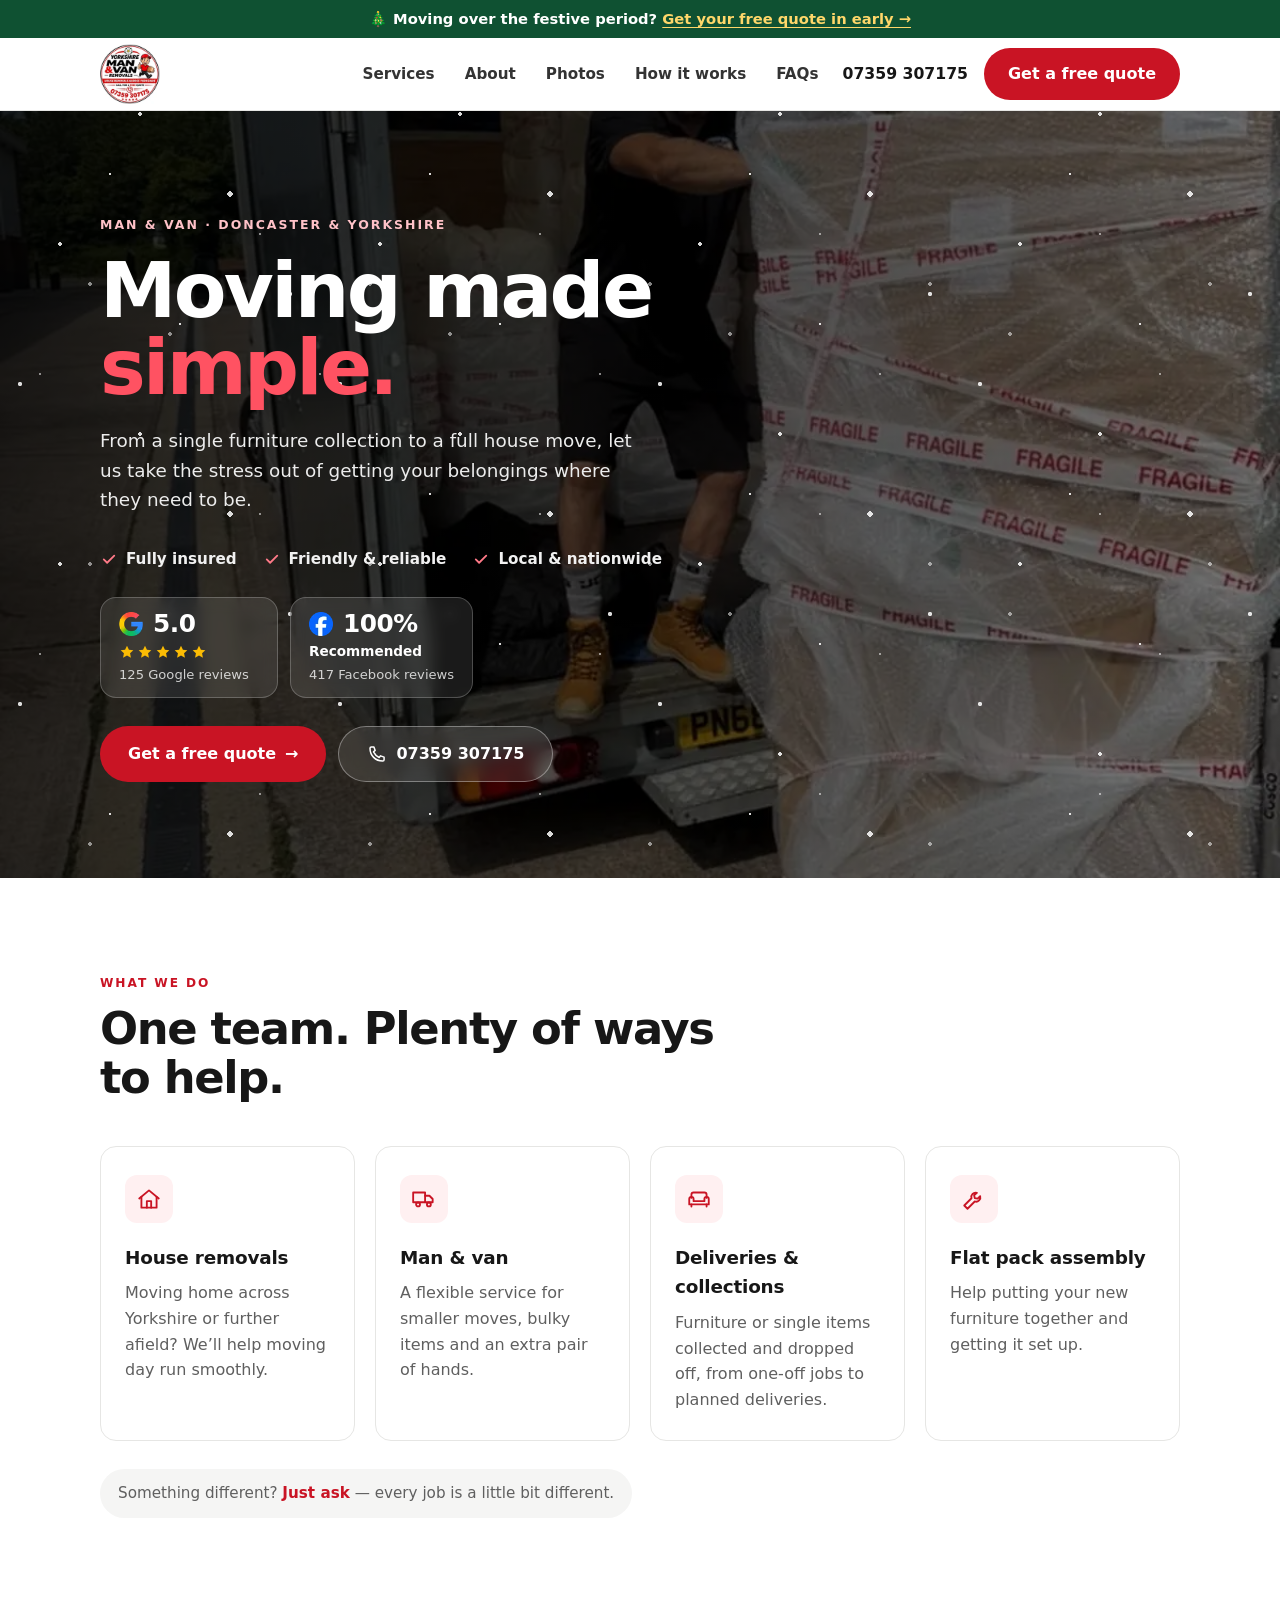
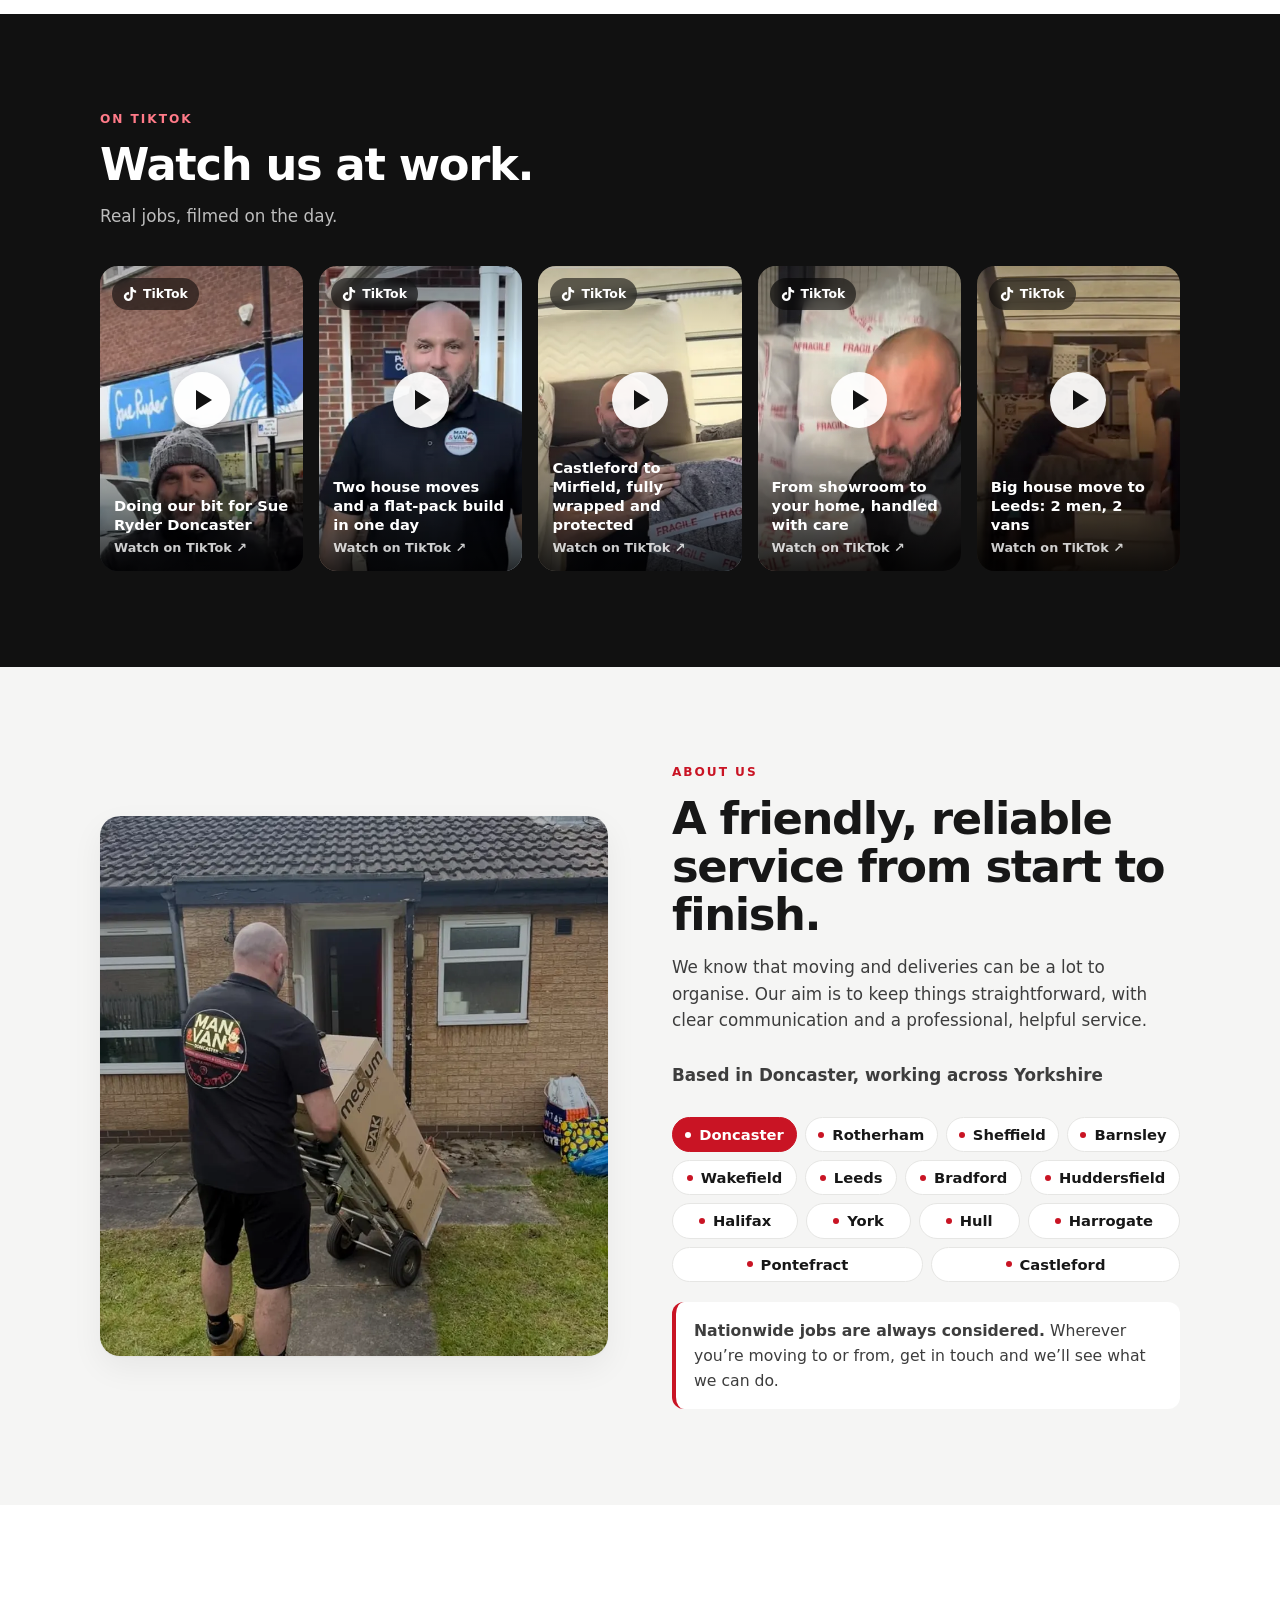
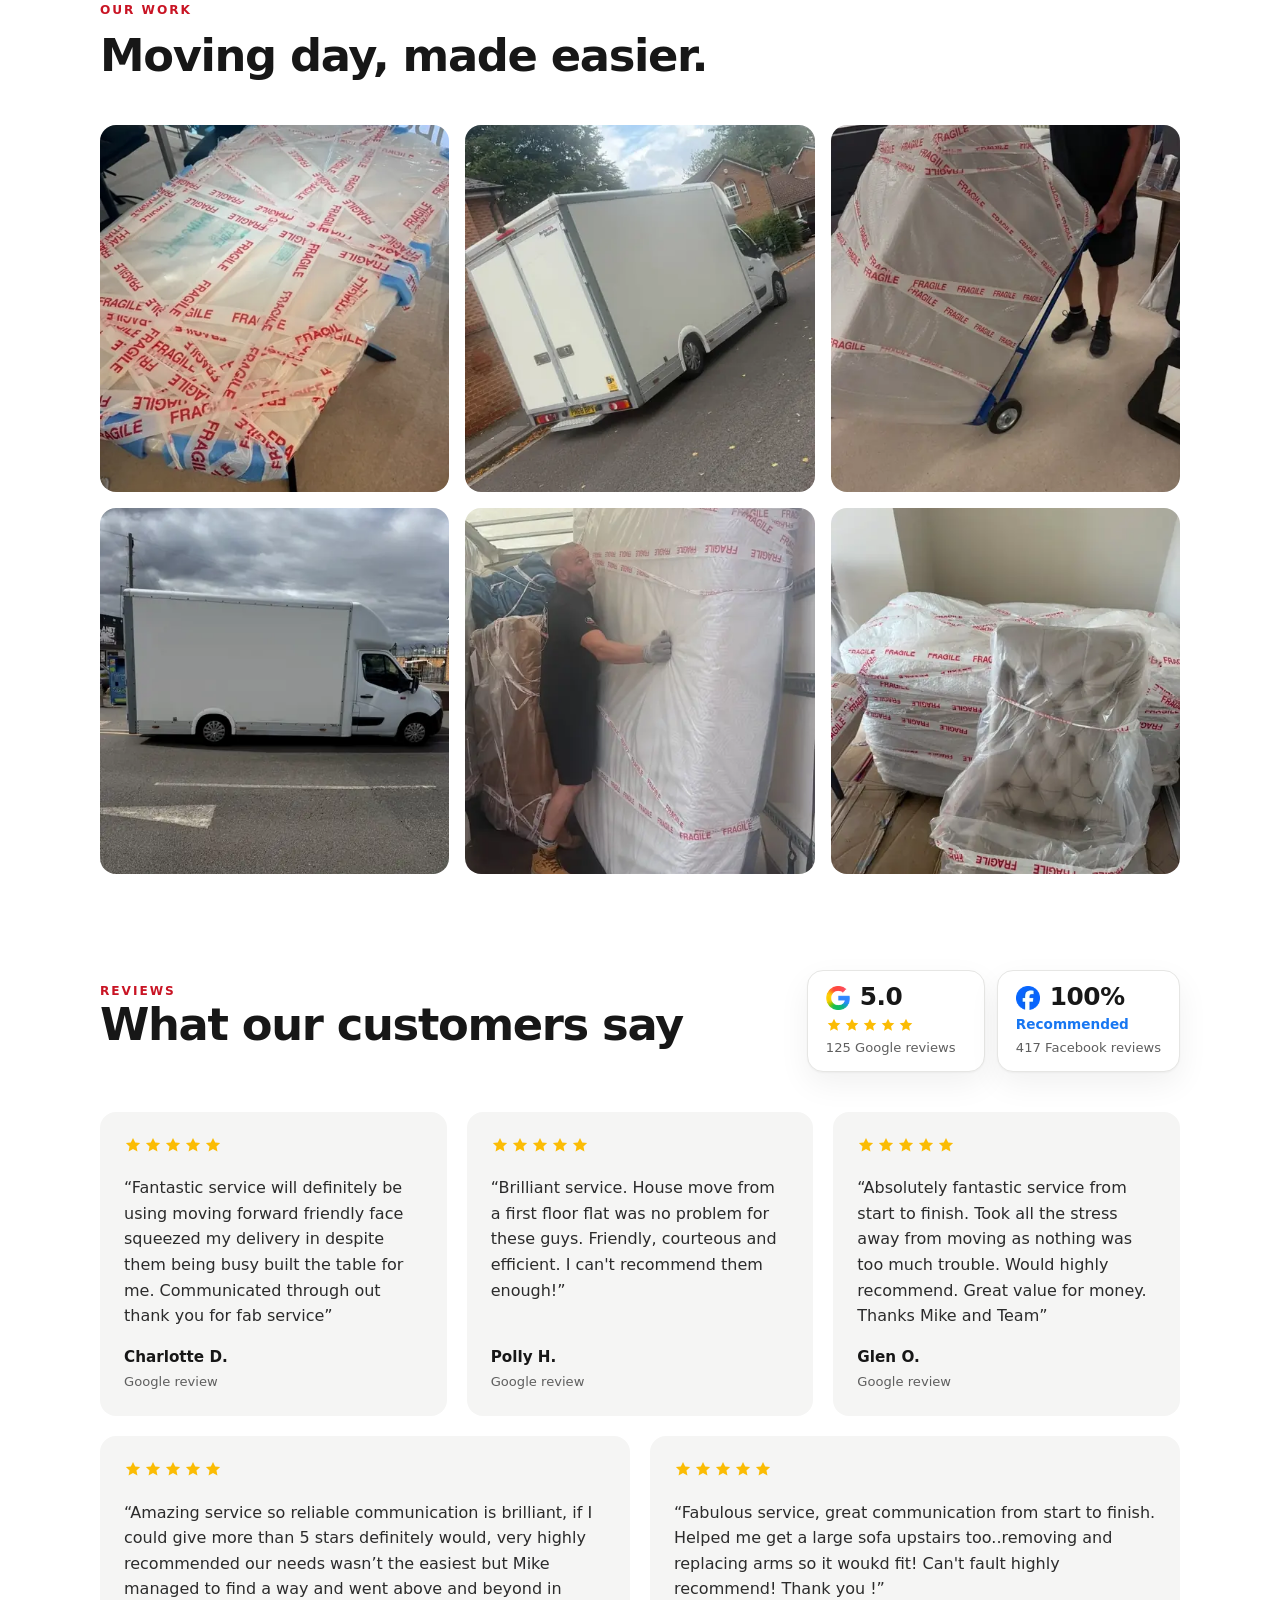
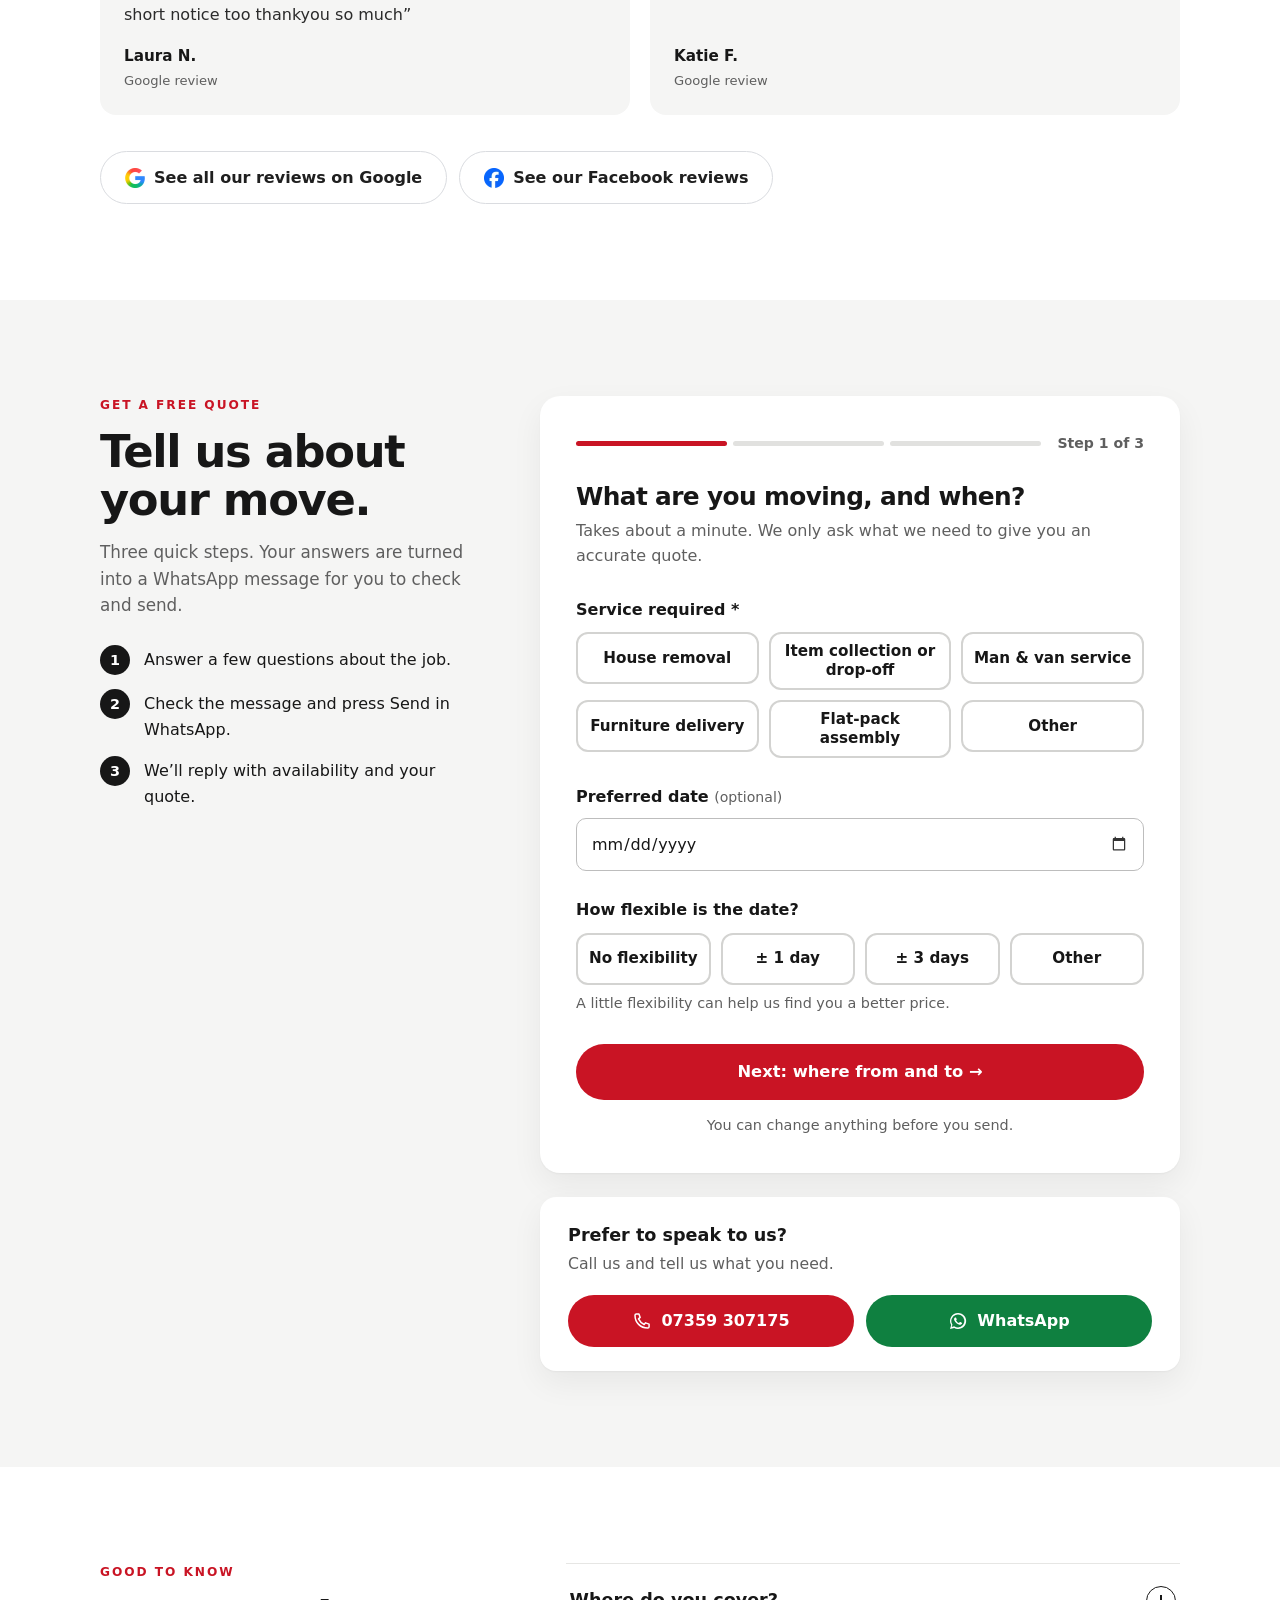
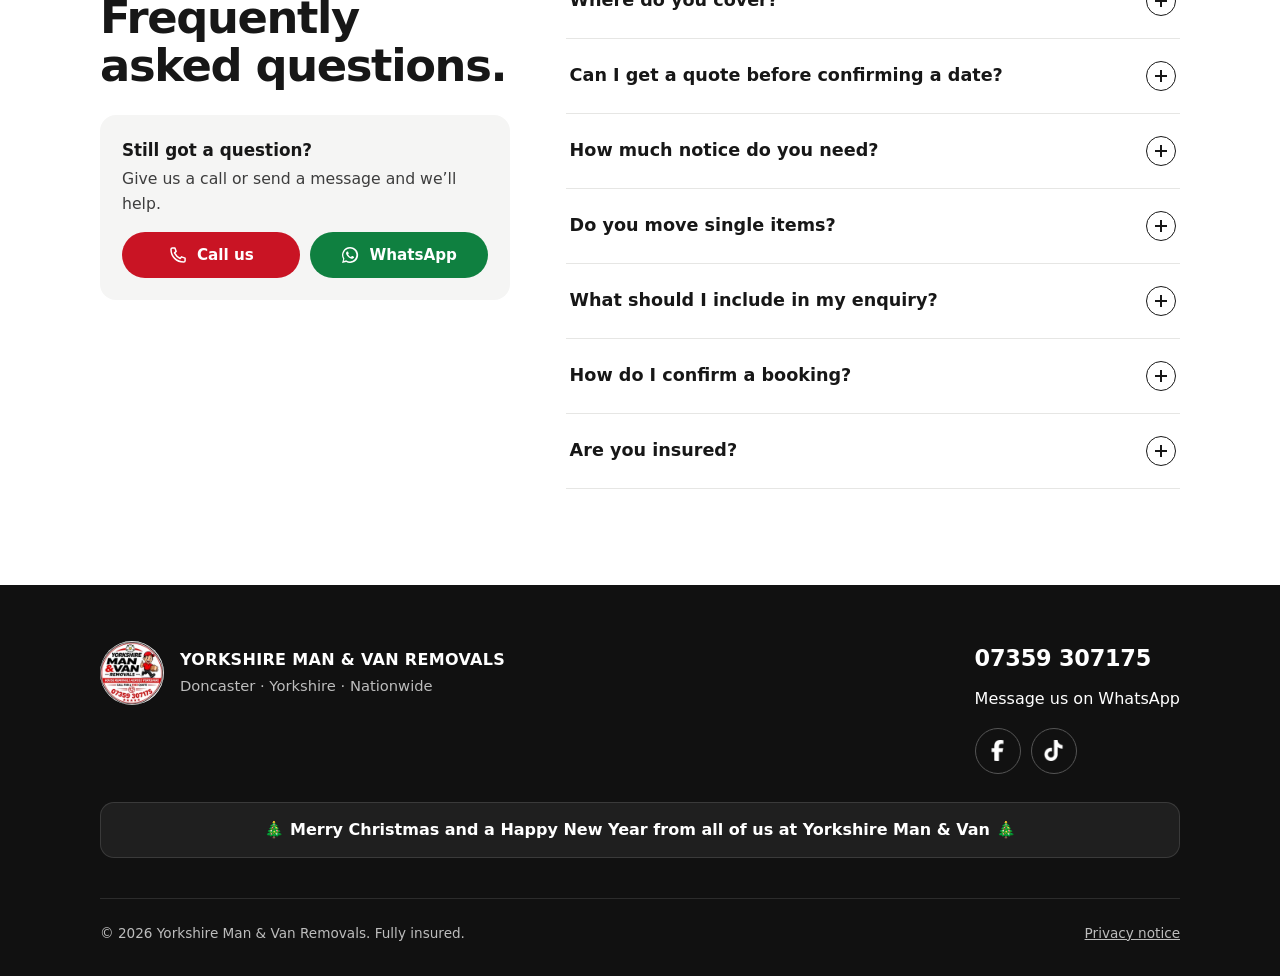
==== public/index.html @ eab1116a "Christmas touches: festive banner, gentle snowfall over main banner, footer greeting (all in css/fes" ====
<!doctype html>
<html lang="en-GB">
<head>
  <meta charset="utf-8">
  <meta name="viewport" content="width=device-width, initial-scale=1">
  <title>Yorkshire Man & Van Removals | Doncaster &amp; Yorkshire Removals – Free Quote</title>
  <meta name="description" content="Man and van, house removals, furniture deliveries and flat pack assembly across Doncaster and Yorkshire. Fully insured and friendly. Call 07359 307175 or get a free quote on WhatsApp.">
  <meta name="theme-color" content="#c91424">
  <link rel="canonical" href="https://yorkshiremanandvanremovals.co.uk/">

  <link rel="icon" type="image/png" sizes="32x32" href="favicon-32.png">
  <link rel="apple-touch-icon" href="apple-touch-icon.png">
  <link rel="manifest" href="site.webmanifest">

  <meta property="og:type" content="website">
  <meta property="og:locale" content="en_GB">
  <meta property="og:site_name" content="Yorkshire Man & Van Removals">
  <meta property="og:title" content="Yorkshire Man & Van Removals — Free Quote">
  <meta property="og:description" content="House removals, man and van, furniture deliveries and flat pack assembly across Doncaster and Yorkshire. Fully insured.">
  <meta property="og:url" content="https://yorkshiremanandvanremovals.co.uk/">
  <meta property="og:image" content="https://yorkshiremanandvanremovals.co.uk/og-image.jpg">
  <meta property="og:image:width" content="1200">
  <meta property="og:image:height" content="630">
  <meta property="og:image:type" content="image/jpeg">
  <meta property="og:image:alt" content="Yorkshire Man &amp; Van Removals van and team">
  <meta name="twitter:card" content="summary_large_image">

  <link rel="preload" as="image" href="assets/hero-1200.webp" imagesrcset="assets/hero-700.webp 700w, assets/hero-1200.webp 1200w" imagesizes="100vw" fetchpriority="high">
  <link rel="stylesheet" href="css/styles.css?v=50">
  <link rel="stylesheet" href="css/festive.css?v=50">

  <script type="application/ld+json">
  {
    "@context": "https://schema.org",
    "@type": "MovingCompany",
    "name": "Yorkshire Man & Van Removals",
    "url": "https://yorkshiremanandvanremovals.co.uk/",
    "logo": "https://yorkshiremanandvanremovals.co.uk/icon-512.png",
    "image": "https://yorkshiremanandvanremovals.co.uk/og-image.jpg",
    "telephone": "+447359307175",
    "description": "House removals, man and van services, furniture deliveries, flat pack assembly and collections across Doncaster and Yorkshire.",
    "areaServed": [
      {"@type": "AdministrativeArea", "name": "Yorkshire"},
      {"@type": "City", "name": "Doncaster"}
    ],
    "sameAs": [
      "https://www.facebook.com/100084891281969",
      "https://www.tiktok.com/@manandvandoncaste",
      "https://maps.app.goo.gl/fW2u2MpgDU1QJ3SB8"
    ]
  }
  </script>
</head>
<body>
  <!-- Icon sprite (defined once, reused everywhere) -->
  <svg width="0" height="0" focusable="false" aria-hidden="true" class="sr-only">
    <symbol id="i-wa" viewBox="0 0 32 32"><path fill="currentColor" d="M16.04 3.2A12.72 12.72 0 0 0 5.1 22.42L3.3 28.9l6.64-1.74A12.8 12.8 0 1 0 16.04 3.2Zm0 23.2c-2 0-3.96-.54-5.67-1.57l-.4-.24-3.94 1.03 1.05-3.84-.26-.42a10.43 10.43 0 1 1 9.22 5.04Zm5.73-7.8c-.31-.16-1.84-.91-2.13-1.01-.29-.1-.5-.16-.71.16-.21.31-.82 1.01-1 1.22-.18.21-.37.24-.68.08-.31-.16-1.31-.48-2.5-1.53-.92-.82-1.54-1.84-1.72-2.15-.18-.31-.02-.48.14-.64.14-.14.31-.37.47-.55.16-.18.21-.31.31-.52.1-.21.05-.39-.03-.55-.08-.16-.71-1.71-.97-2.34-.26-.61-.52-.53-.71-.54h-.61c-.21 0-.55.08-.84.39-.29.31-1.1 1.07-1.1 2.62s1.13 3.04 1.29 3.25c.16.21 2.22 3.39 5.38 4.75.75.32 1.34.52 1.8.66.76.24 1.45.21 2 .13.61-.09 1.84-.75 2.1-1.48.26-.73.26-1.35.18-1.48-.08-.13-.29-.21-.6-.37Z"/></symbol>
    <symbol id="i-phone" viewBox="0 0 24 24"><path d="M5.2 3.5h3.1l1.5 4.2-2 1.7a15.2 15.2 0 0 0 6.8 6.8l1.7-2 4.2 1.5v3.1c0 .9-.7 1.6-1.6 1.6C10.1 20.4 3.6 13.9 3.6 5.1c0-.9.7-1.6 1.6-1.6Z" fill="none" stroke="currentColor" stroke-width="1.8" stroke-linecap="round" stroke-linejoin="round"/></symbol>
    <symbol id="i-star" viewBox="0 0 24 24"><path fill="currentColor" d="M12 2.6l2.9 6 6.6.8-4.9 4.6 1.3 6.5L12 17.3l-5.9 3.2 1.3-6.5-4.9-4.6 6.6-.8z"/></symbol>
    <symbol id="i-check" viewBox="0 0 24 24"><path d="m5 12.5 4.5 4.5L19 7.5" fill="none" stroke="currentColor" stroke-width="2.4" stroke-linecap="round" stroke-linejoin="round"/></symbol>
    <symbol id="i-house" viewBox="0 0 24 24"><g fill="none" stroke="currentColor" stroke-width="1.7" stroke-linecap="round" stroke-linejoin="round"><path d="M3 11.5 12 4l9 7.5"/><path d="M5 10v10h14V10"/><path d="M10 20v-6h4v6"/></g></symbol>
    <symbol id="i-van" viewBox="0 0 24 24"><g fill="none" stroke="currentColor" stroke-width="1.7" stroke-linecap="round" stroke-linejoin="round"><path d="M2 6h11v9H2z"/><path d="M13 9h4l3 3v3h-7"/><circle cx="6.5" cy="17" r="1.8"/><circle cx="16.5" cy="17" r="1.8"/></g></symbol>
    <symbol id="i-sofa" viewBox="0 0 24 24"><g fill="none" stroke="currentColor" stroke-width="1.7" stroke-linecap="round" stroke-linejoin="round"><path d="M5 11V8a2 2 0 0 1 2-2h10a2 2 0 0 1 2 2v3"/><path d="M3 12a2 2 0 0 1 4 0v2h10v-2a2 2 0 0 1 4 0v5H3z"/><path d="M5 17v2M19 17v2"/></g></symbol>
    <symbol id="i-tools" viewBox="0 0 24 24"><g fill="none" stroke="currentColor" stroke-width="1.7" stroke-linecap="round" stroke-linejoin="round"><path d="M14.7 6.3a4 4 0 0 0-5 5L3 18l3 3 6.7-6.7a4 4 0 0 0 5-5l-2.4 2.4-2.6-.6-.6-2.6z"/></g></symbol>
  </svg>

  <a class="skip-link" href="#main">Skip to main content</a>

  <!-- festive: start -->
  <div class="festive-bar"><span class="fb-tree" aria-hidden="true">🎄</span>Moving over the festive period? <a href="#quote">Get your free quote in early →</a></div>
  <!-- festive: end -->

  <header><div class="wrap nav">
    <a class="brand" href="#home" aria-label="Yorkshire Man and Van Removals — home">
      <img src="assets/logo-160.webp" srcset="assets/logo-160.webp 1x, assets/logo-320.webp 2x" width="60" height="60" alt="Yorkshire Man & Van Removals logo" class="brand-logo">
    </a>
    <nav class="nav-links" id="site-nav" aria-label="Main">
      <a href="#services">Services</a><a href="#about">About</a><a href="#gallery">Photos</a><a href="#quote">How it works</a><a href="#faq">FAQs</a>
    </nav>
    <div class="header-actions">
      <a class="header-call" href="tel:+447359307175">07359 307175</a>
      <a class="btn" href="#quote">Get a free quote</a>
      <button class="menu-toggle" type="button" aria-expanded="false" aria-controls="site-nav" aria-label="Menu"><span></span></button>
    </div>
  </div></header>

  <main id="main">
    <section class="hero" id="home">
      <div class="snow" aria-hidden="true"></div><!-- festive -->
      <img class="hero-bg" src="assets/hero-1200.webp" srcset="assets/hero-700.webp 700w, assets/hero-1200.webp 1200w" sizes="100vw" width="1200" height="1598" alt="" fetchpriority="high" decoding="async">
      <div class="wrap">
        <div class="eyebrow">Man &amp; van · Doncaster &amp; Yorkshire</div>
        <h1>Moving made <span>simple.</span></h1>
        <p>From a single furniture collection to a full house move, let us take the stress out of getting your belongings where they need to be.</p>
        <ul class="hero-points">
          <li><svg aria-hidden="true"><use href="#i-check"/></svg> Fully insured</li>
          <li><svg aria-hidden="true"><use href="#i-check"/></svg> Friendly &amp; reliable</li>
          <li><svg aria-hidden="true"><use href="#i-check"/></svg> Local &amp; nationwide</li>
        </ul>
        <div class="rating-chips on-dark">
          <a class="rating-chip" href="https://maps.app.goo.gl/fW2u2MpgDU1QJ3SB8" target="_blank" rel="noopener"><span class="rc-top"><img src="assets/google-g-40.webp" srcset="assets/google-g-40.webp 1x, assets/google-g-80.webp 2x" width="24" height="24" alt=""><strong>5.0</strong></span><span class="rc-mid"><span class="star-row" aria-hidden="true"><svg><use href="#i-star"/></svg><svg><use href="#i-star"/></svg><svg><use href="#i-star"/></svg><svg><use href="#i-star"/></svg><svg><use href="#i-star"/></svg></span></span><span class="rc-sub">125 Google reviews</span></a>
          <a class="rating-chip" href="https://www.facebook.com/100084891281969/reviews" target="_blank" rel="noopener"><span class="rc-top"><img src="assets/facebook-f-40.webp" srcset="assets/facebook-f-40.webp 1x, assets/facebook-f-80.webp 2x" width="24" height="24" alt=""><strong>100%</strong></span><span class="rc-mid rc-rec">Recommended</span><span class="rc-sub">417 Facebook reviews</span></a>
        </div>
        <div class="hero-actions">
          <a class="btn" href="#quote">Get a free quote <span aria-hidden="true">→</span></a>
          <a class="btn hero-call-btn" href="tel:+447359307175"><svg aria-hidden="true"><use href="#i-phone"/></svg> 07359 307175</a>
        </div>
      </div>
    </section>


    <section id="services"><div class="wrap">
      <div class="section-head"><div class="kicker">What we do</div><h2>One team. Plenty of ways to help.</h2></div>
      <div class="services">
        <article class="service"><div class="icon" aria-hidden="true"><svg><use href="#i-house"/></svg></div><h3>House removals</h3><p>Moving home across Yorkshire or further afield? We’ll help moving day run smoothly.</p></article>
        <article class="service"><div class="icon" aria-hidden="true"><svg><use href="#i-van"/></svg></div><h3>Man &amp; van</h3><p>A flexible service for smaller moves, bulky items and an extra pair of hands.</p></article>
        <article class="service"><div class="icon" aria-hidden="true"><svg><use href="#i-sofa"/></svg></div><h3>Deliveries &amp; collections</h3><p>Furniture or single items collected and dropped off, from one-off jobs to planned deliveries.</p></article>
        <article class="service"><div class="icon" aria-hidden="true"><svg><use href="#i-tools"/></svg></div><h3>Flat pack assembly</h3><p>Help putting your new furniture together and getting it set up.</p></article>
      </div>
      <p class="services-note">Something different? <a href="#quote">Just ask</a> — every job is a little bit different.</p>
    </div></section>

    <section class="videos" id="videos"><div class="wrap">
      <div class="videos-head"><div class="section-head"><div class="kicker">On TikTok</div><h2>Watch us at work.</h2><p>Real jobs, filmed on the day.</p></div></div>
      <div class="video-grid">
          <a class="video-card" href="https://vm.tiktok.com/ZN8HejHgw/" target="_blank" rel="noopener"><img src="assets/tiktok-charity-360.webp" srcset="assets/tiktok-charity-360.webp 360w, assets/tiktok-charity-600.webp 600w" sizes="(max-width:800px) 70vw, 220px" width="360" height="450" loading="lazy" decoding="async" alt="Our driver giving a thumbs up outside the Sue Ryder charity shop in Doncaster"><span class="vc-badge"><span class="glyph glyph-tt" aria-hidden="true"></span> TikTok</span><span class="vc-play" aria-hidden="true"></span><span class="vc-caption">Doing our bit for Sue Ryder Doncaster<small>Watch on TikTok <span aria-hidden="true">↗</span></small></span></a>
          <a class="video-card" href="https://vm.tiktok.com/ZN8HeJXYy/" target="_blank" rel="noopener"><img src="assets/tiktok-busy-day-360.webp" srcset="assets/tiktok-busy-day-360.webp 360w, assets/tiktok-busy-day-600.webp 600w" sizes="(max-width:800px) 70vw, 220px" width="360" height="450" loading="lazy" decoding="async" alt="Our driver in a branded polo shirt outside a customer’s new home"><span class="vc-badge"><span class="glyph glyph-tt" aria-hidden="true"></span> TikTok</span><span class="vc-play" aria-hidden="true"></span><span class="vc-caption">Two house moves and a flat-pack build in one day<small>Watch on TikTok <span aria-hidden="true">↗</span></small></span></a>
          <a class="video-card" href="https://vm.tiktok.com/ZN8HeeKpD/" target="_blank" rel="noopener"><img src="assets/tiktok-castleford-360.webp" srcset="assets/tiktok-castleford-360.webp 360w, assets/tiktok-castleford-600.webp 600w" sizes="(max-width:800px) 70vw, 220px" width="360" height="450" loading="lazy" decoding="async" alt="Our driver in the van with wrapped mattresses and furniture"><span class="vc-badge"><span class="glyph glyph-tt" aria-hidden="true"></span> TikTok</span><span class="vc-play" aria-hidden="true"></span><span class="vc-caption">Castleford to Mirfield, fully wrapped and protected<small>Watch on TikTok <span aria-hidden="true">↗</span></small></span></a>
          <a class="video-card" href="https://vm.tiktok.com/ZN8HeU7eN/" target="_blank" rel="noopener"><img src="assets/tiktok-showroom-360.webp" srcset="assets/tiktok-showroom-360.webp 360w, assets/tiktok-showroom-600.webp 600w" sizes="(max-width:800px) 70vw, 220px" width="360" height="450" loading="lazy" decoding="async" alt="Our driver carrying furniture wrapped in fragile tape"><span class="vc-badge"><span class="glyph glyph-tt" aria-hidden="true"></span> TikTok</span><span class="vc-play" aria-hidden="true"></span><span class="vc-caption">From showroom to your home, handled with care<small>Watch on TikTok <span aria-hidden="true">↗</span></small></span></a>
          <a class="video-card" href="https://vm.tiktok.com/ZN8HeDAfo/" target="_blank" rel="noopener"><img src="assets/tiktok-leeds-360.webp" srcset="assets/tiktok-leeds-360.webp 360w, assets/tiktok-leeds-600.webp 600w" sizes="(max-width:800px) 70vw, 220px" width="360" height="450" loading="lazy" decoding="async" alt="Two of our team loading a fully packed removals van"><span class="vc-badge"><span class="glyph glyph-tt" aria-hidden="true"></span> TikTok</span><span class="vc-play" aria-hidden="true"></span><span class="vc-caption">Big house move to Leeds: 2 men, 2 vans<small>Watch on TikTok <span aria-hidden="true">↗</span></small></span></a>
      </div>
    </div></section>
    <section class="about" id="about"><div class="wrap about-grid">
      <img class="about-photo" src="assets/new_home_delivery-900.webp" srcset="assets/new_home_delivery-480.webp 480w, assets/new_home_delivery-900.webp 900w" sizes="(max-width:800px) 100vw, 520px" width="900" height="1198" loading="lazy" decoding="async" alt="Our driver carrying a boxed item on a sack truck to a customer's front door">
      <div>
        <div class="kicker">About us</div>
        <h2>A friendly, reliable service from start to finish.</h2>
        <p>We know that moving and deliveries can be a lot to organise. Our aim is to keep things straightforward, with clear communication and a professional, helpful service.</p>
        <p class="areas-label">Based in Doncaster, working across Yorkshire</p>
        <ul class="area-list">
          <li class="base">Doncaster</li><li>Rotherham</li><li>Sheffield</li><li>Barnsley</li><li>Wakefield</li><li>Leeds</li><li>Bradford</li><li>Huddersfield</li><li>Halifax</li><li>York</li><li>Hull</li><li>Harrogate</li><li>Pontefract</li><li>Castleford</li></ul>
        <p class="nationwide"><strong>Nationwide jobs are always considered.</strong> Wherever you’re moving to or from, get in touch and we’ll see what we can do.</p>
      </div>
    </div></section>

    <section class="gallery" id="gallery"><div class="wrap">
      <div class="section-head"><div class="kicker">Our work</div><h2>Moving day, made easier.</h2></div>
      <div class="photos">
        <button class="photo" type="button" data-full="assets/wrapped_table-900.webp" aria-label="Enlarge photo: Furniture carefully wrapped and protected before transport"><img src="assets/wrapped_table-480.webp" srcset="assets/wrapped_table-480.webp 480w, assets/wrapped_table-900.webp 900w" sizes="(max-width:800px) 50vw, 350px" width="480" height="639" loading="lazy" decoding="async" alt="Furniture carefully wrapped and protected before transport"></button>
        <button class="photo" type="button" data-full="assets/new_van_exterior-900.webp" aria-label="Enlarge photo: Yorkshire Man and Van removals vehicle"><img src="assets/new_van_exterior-480.webp" srcset="assets/new_van_exterior-480.webp 480w, assets/new_van_exterior-900.webp 900w" sizes="(max-width:800px) 50vw, 350px" width="480" height="639" loading="lazy" decoding="async" alt="Yorkshire Man and Van removals vehicle"></button>
        <button class="photo" type="button" data-full="assets/new_trolley_collection-900.webp" aria-label="Enlarge photo: Large furniture item protected and moved on a trolley"><img src="assets/new_trolley_collection-480.webp" srcset="assets/new_trolley_collection-480.webp 480w, assets/new_trolley_collection-900.webp 900w" sizes="(max-width:800px) 50vw, 350px" width="480" height="639" loading="lazy" decoding="async" alt="Large furniture item protected and moved on a trolley"></button>
        <button class="photo" type="button" data-full="assets/new_van_side-900.webp" aria-label="Enlarge photo: Removals van ready for a local job"><img src="assets/new_van_side-480.webp" srcset="assets/new_van_side-480.webp 480w, assets/new_van_side-900.webp 900w" sizes="(max-width:800px) 50vw, 350px" width="480" height="639" loading="lazy" decoding="async" alt="Removals van ready for a local job"></button>
        <button class="photo" type="button" data-full="assets/new_mattress_loading-900.webp" aria-label="Enlarge photo: Mattress safely loaded and secured inside the removals van"><img src="assets/new_mattress_loading-480.webp" srcset="assets/new_mattress_loading-480.webp 480w, assets/new_mattress_loading-900.webp 900w" sizes="(max-width:800px) 50vw, 350px" width="480" height="639" loading="lazy" decoding="async" alt="Mattress safely loaded and secured inside the removals van"></button>
        <button class="photo" type="button" data-full="assets/new_wrapped_sofa-900.webp" aria-label="Enlarge photo: Upholstered furniture protected with wrapping for delivery"><img src="assets/new_wrapped_sofa-480.webp" srcset="assets/new_wrapped_sofa-480.webp 480w, assets/new_wrapped_sofa-900.webp 900w" sizes="(max-width:800px) 50vw, 350px" width="480" height="639" loading="lazy" decoding="async" alt="Upholstered furniture protected with wrapping for delivery"></button>
      </div>
    </div></section>

    <dialog class="lightbox" id="lightbox" aria-label="Photo viewer">
      <div class="lightbox-inner">
        <img id="lightbox-img" src="[data-uri]" alt="">
        <div class="lightbox-bar">
          <button type="button" id="lb-prev" aria-label="Previous photo">‹</button>
          <span class="lightbox-count" id="lb-count" aria-live="polite"></span>
          <button type="button" id="lb-next" aria-label="Next photo">›</button>
          <button type="button" id="lb-close" aria-label="Close photo viewer">✕</button>
        </div>
      </div>
    </dialog>

    <section class="reviews" id="reviews"><div class="wrap">
      <div class="reviews-head">
      <div class="section-head"><div class="kicker">Reviews</div><h2>What our customers say</h2></div>
      <div class="rating-chips on-light">
        <a class="rating-chip" href="https://maps.app.goo.gl/fW2u2MpgDU1QJ3SB8" target="_blank" rel="noopener"><span class="rc-top"><img src="assets/google-g-40.webp" srcset="assets/google-g-40.webp 1x, assets/google-g-80.webp 2x" width="24" height="24" alt="" loading="lazy"><strong>5.0</strong></span><span class="rc-mid"><span class="star-row" aria-hidden="true"><svg><use href="#i-star"/></svg><svg><use href="#i-star"/></svg><svg><use href="#i-star"/></svg><svg><use href="#i-star"/></svg><svg><use href="#i-star"/></svg></span></span><span class="rc-sub">125 Google reviews</span></a>
        <a class="rating-chip" href="https://www.facebook.com/100084891281969/reviews" target="_blank" rel="noopener"><span class="rc-top"><img src="assets/facebook-f-40.webp" srcset="assets/facebook-f-40.webp 1x, assets/facebook-f-80.webp 2x" width="24" height="24" alt="" loading="lazy"><strong>100%</strong></span><span class="rc-mid rc-rec">Recommended</span><span class="rc-sub">417 Facebook reviews</span></a>
      </div>
      </div>
      <div class="review-grid">
        <figure class="review"><div class="review-stars" role="img" aria-label="5 out of 5 stars"><span class="star-row" aria-hidden="true"><svg><use href="#i-star"/></svg><svg><use href="#i-star"/></svg><svg><use href="#i-star"/></svg><svg><use href="#i-star"/></svg><svg><use href="#i-star"/></svg></span></div><blockquote><p>“Fantastic service will definitely be using moving forward friendly face squeezed my delivery in despite them being busy built the table for me. Communicated through out thank you for fab service”</p></blockquote><figcaption>Charlotte D.<span>Google review</span></figcaption></figure>
        <figure class="review"><div class="review-stars" role="img" aria-label="5 out of 5 stars"><span class="star-row" aria-hidden="true"><svg><use href="#i-star"/></svg><svg><use href="#i-star"/></svg><svg><use href="#i-star"/></svg><svg><use href="#i-star"/></svg><svg><use href="#i-star"/></svg></span></div><blockquote><p>“Brilliant service. House move from a first floor flat was no problem for these guys. Friendly, courteous and efficient. I can&#39;t recommend them enough!”</p></blockquote><figcaption>Polly H.<span>Google review</span></figcaption></figure>
        <figure class="review"><div class="review-stars" role="img" aria-label="5 out of 5 stars"><span class="star-row" aria-hidden="true"><svg><use href="#i-star"/></svg><svg><use href="#i-star"/></svg><svg><use href="#i-star"/></svg><svg><use href="#i-star"/></svg><svg><use href="#i-star"/></svg></span></div><blockquote><p>“Absolutely fantastic service from start to finish. Took all the stress away from moving as nothing was too much trouble. Would highly recommend. Great value for money. Thanks Mike and Team”</p></blockquote><figcaption>Glen O.<span>Google review</span></figcaption></figure>
        <figure class="review"><div class="review-stars" role="img" aria-label="5 out of 5 stars"><span class="star-row" aria-hidden="true"><svg><use href="#i-star"/></svg><svg><use href="#i-star"/></svg><svg><use href="#i-star"/></svg><svg><use href="#i-star"/></svg><svg><use href="#i-star"/></svg></span></div><blockquote><p>“Amazing service so reliable communication is brilliant, if I could give more than 5 stars definitely would, very highly recommended our needs wasn’t the easiest but Mike managed to find a way and went above and beyond in short notice too thankyou so much”</p></blockquote><figcaption>Laura N.<span>Google review</span></figcaption></figure>
        <figure class="review"><div class="review-stars" role="img" aria-label="5 out of 5 stars"><span class="star-row" aria-hidden="true"><svg><use href="#i-star"/></svg><svg><use href="#i-star"/></svg><svg><use href="#i-star"/></svg><svg><use href="#i-star"/></svg><svg><use href="#i-star"/></svg></span></div><blockquote><p>“Fabulous service, great communication from start to finish. Helped me get a large sofa upstairs too..removing and replacing arms so it woukd fit! Can&#39;t fault highly recommend! Thank you !”</p></blockquote><figcaption>Katie F.<span>Google review</span></figcaption></figure>
      </div>
      <p class="reviews-link"><a class="btn google" href="https://maps.app.goo.gl/fW2u2MpgDU1QJ3SB8" target="_blank" rel="noopener"><img src="assets/google-g-40.webp" srcset="assets/google-g-40.webp 1x, assets/google-g-80.webp 2x" width="20" height="20" alt="" loading="lazy"> See all our reviews on Google</a><a class="btn fb-light" href="https://www.facebook.com/100084891281969/reviews" target="_blank" rel="noopener"><img src="assets/facebook-f-40.webp" srcset="assets/facebook-f-40.webp 1x, assets/facebook-f-80.webp 2x" width="20" height="20" alt="" loading="lazy"> See our Facebook reviews</a></p>
    </div></section>

    <section class="quote" id="quote"><div class="wrap quote-grid">
      <div class="quote-intro">
        <div class="kicker">Get a free quote</div>
        <h2>Tell us about your move.</h2>
        <p>Three quick steps. Your answers are turned into a WhatsApp message for you to check and send.</p>
        <ol class="next-steps">
          <li>Answer a few questions about the job.</li>
          <li>Check the message and press Send in WhatsApp.</li>
          <li>We’ll reply with availability and your quote.</li>
        </ol>
      </div>

      <div class="quote-main">
      <form id="bookingForm" novalidate>
        <div class="form-top">
          <div class="progress" id="progress" role="progressbar" aria-label="Enquiry progress" aria-valuemin="1" aria-valuemax="3" aria-valuenow="1"><span class="on"></span><span></span><span></span></div>
          <p class="step-count" id="stepCount">Step 1 of 3</p>
        </div>

        <!-- STEP 1 -->
        <section class="step" data-step="1" aria-labelledby="s1-title">
          <h3 id="s1-title" tabindex="-1">What are you moving, and when?</h3>
          <p class="step-lead">Takes about a minute. We only ask what we need to give you an accurate quote.</p>
          <div class="step-body">
            <fieldset>
              <legend>Service required *</legend>
              <div class="choices svc">
                <label class="choice"><input type="radio" name="service" value="House removal" required><span>House removal</span></label>
                <label class="choice"><input type="radio" name="service" value="Item collection or drop-off"><span>Item collection or drop-off</span></label>
                <label class="choice"><input type="radio" name="service" value="Man &amp; van service"><span>Man &amp; van service</span></label>
                <label class="choice"><input type="radio" name="service" value="Furniture delivery"><span>Furniture delivery</span></label>
                <label class="choice"><input type="radio" name="service" value="Flat-pack assembly"><span>Flat-pack assembly</span></label>
                <label class="choice"><input type="radio" name="service" value="Other"><span>Other</span></label>
              </div>
            </fieldset>
            <div class="field"><label for="date">Preferred date <span class="opt">(optional)</span></label><input id="date" name="date" type="date"></div>
            <fieldset>
              <legend>How flexible is the date?</legend>
              <div class="choices cols-4">
                <label class="choice"><input type="radio" name="flexibility" value="No flexibility"><span>No flexibility</span></label>
                <label class="choice"><input type="radio" name="flexibility" value="± 1 day"><span>± 1 day</span></label>
                <label class="choice"><input type="radio" name="flexibility" value="± 3 days"><span>± 3 days</span></label>
                <label class="choice"><input type="radio" name="flexibility" value="Other"><span>Other</span></label>
              </div>
              <small class="help">A little flexibility can help us find you a better price.</small>
              <div class="field extra-gap" id="flexOtherWrap" hidden><label for="flexOther">Tell us a bit more <span class="opt">(optional)</span></label><input id="flexOther" name="flexOther" type="text" placeholder="For example: any weekday after 3 February"></div>
            </fieldset>
          </div>
          <div class="step-actions"><button class="btn primary" type="button" data-next>Next: where from and to →</button></div>
          <p class="micro">You can change anything before you send.</p>
        </section>

        <!-- STEP 2 -->
        <section class="step" data-step="2" aria-labelledby="s2-title" hidden>
          <h3 id="s2-title" tabindex="-1">Where from, and where to?</h3>
          <p class="step-lead">A postcode is enough for now. The access questions help us plan time and team size.</p>
          <div class="step-body">

            <div class="addr-card" id="collectionCard">
              <h4>Collection</h4>
              <div class="field"><label for="c-post">Postcode *</label><input id="c-post" name="c-post" type="text" autocomplete="postal-code" autocapitalize="characters" required pattern="[A-Za-z]{1,2}[0-9][A-Za-z0-9]?\s*[0-9][A-Za-z]{2}" title="Please enter a UK postcode, for example DN1 1AA" placeholder="For example: DN1 1AA"></div>
              <div class="row2">
                <div class="field"><label for="c-type">Property</label><select id="c-type" name="c-type"><option value="">Choose</option><option>House</option><option>Flat</option><option>Storage unit</option><option>Shop or office</option></select></div>
                <div class="field"><label for="c-floor">Floor</label><select id="c-floor" name="c-floor"><option value="">Choose</option><option>Ground</option><option>1st</option><option>2nd</option><option>3rd or higher</option></select></div>
              </div>
              <fieldset id="c-lift-wrap" hidden><legend>Is there a lift?</legend>
                <div class="choices cols-3">
                  <label class="choice"><input type="radio" name="c-lift" value="Yes"><span>Yes</span></label>
                  <label class="choice"><input type="radio" name="c-lift" value="No"><span>No</span></label>
                  <label class="choice"><input type="radio" name="c-lift" value="Not sure"><span>Not sure</span></label>
                </div>
              </fieldset>
              <fieldset><legend>How far is parking from the door?</legend>
                <div class="choices cols-3">
                  <label class="choice"><input type="radio" name="c-park" value="At the door"><span>At the door</span></label>
                  <label class="choice"><input type="radio" name="c-park" value="Short walk"><span>Short walk</span></label>
                  <label class="choice"><input type="radio" name="c-park" value="Long carry"><span>Long carry</span></label>
                </div>
              </fieldset>
            </div>

            <div class="addr-card" id="deliveryCard">
              <h4>Delivery</h4>
              <div class="check"><input id="noDelivery" name="noDelivery" type="checkbox"><label for="noDelivery">No delivery address needed (for example, assembly only)</label></div>
              <div class="addr-fields" id="deliveryFields">
              <div class="field"><label for="d-post">Postcode *</label><input id="d-post" name="d-post" type="text" autocapitalize="characters" required pattern="[A-Za-z]{1,2}[0-9][A-Za-z0-9]?\s*[0-9][A-Za-z]{2}" title="Please enter a UK postcode, for example S1 2AB" placeholder="For example: S1 2AB"></div>
              <div class="row2">
                <div class="field"><label for="d-type">Property</label><select id="d-type" name="d-type"><option value="">Choose</option><option>House</option><option>Flat</option><option>Storage unit</option><option>Shop or office</option></select></div>
                <div class="field"><label for="d-floor">Floor</label><select id="d-floor" name="d-floor"><option value="">Choose</option><option>Ground</option><option>1st</option><option>2nd</option><option>3rd or higher</option></select></div>
              </div>
              <fieldset id="d-lift-wrap" hidden><legend>Is there a lift?</legend>
                <div class="choices cols-3">
                  <label class="choice"><input type="radio" name="d-lift" value="Yes"><span>Yes</span></label>
                  <label class="choice"><input type="radio" name="d-lift" value="No"><span>No</span></label>
                  <label class="choice"><input type="radio" name="d-lift" value="Not sure"><span>Not sure</span></label>
                </div>
              </fieldset>
              <fieldset><legend>How far is parking from the door?</legend>
                <div class="choices cols-3">
                  <label class="choice"><input type="radio" name="d-park" value="At the door"><span>At the door</span></label>
                  <label class="choice"><input type="radio" name="d-park" value="Short walk"><span>Short walk</span></label>
                  <label class="choice"><input type="radio" name="d-park" value="Long carry"><span>Long carry</span></label>
                </div>
              </fieldset>
              </div>
            </div>

          </div>
          <div class="step-actions">
            <button class="btn primary" type="button" data-next>Next: what’s being moved →</button>
            <button class="btn link" type="button" data-back>← Back</button>
          </div>
        </section>

        <!-- STEP 3 -->
        <section class="step" data-step="3" aria-labelledby="s3-title" hidden>
          <h3 id="s3-title" tabindex="-1">What’s being moved?</h3>
          <p class="step-lead">Rough numbers are fine. We’ll confirm the details with you.</p>
          <div class="step-body">

            <fieldset>
              <legend>Items</legend>
              <div class="items">
                <div class="item" data-one="bed or mattress" data-many="beds or mattresses"><span class="item-label">Beds and mattresses</span><div class="stepper"><button type="button" class="step-btn" data-dir="-1" aria-label="Remove one: beds and mattresses" disabled>−</button><output class="count">0</output><button type="button" class="step-btn" data-dir="1" aria-label="Add one: beds and mattresses">+</button></div></div>
                <div class="item" data-one="sofa or armchair" data-many="sofas or armchairs"><span class="item-label">Sofas and armchairs</span><div class="stepper"><button type="button" class="step-btn" data-dir="-1" aria-label="Remove one: sofas and armchairs" disabled>−</button><output class="count">0</output><button type="button" class="step-btn" data-dir="1" aria-label="Add one: sofas and armchairs">+</button></div></div>
                <div class="item" data-one="wardrobe or chest of drawers" data-many="wardrobes or chests of drawers"><span class="item-label">Wardrobes and drawers</span><div class="stepper"><button type="button" class="step-btn" data-dir="-1" aria-label="Remove one: wardrobes and drawers" disabled>−</button><output class="count">0</output><button type="button" class="step-btn" data-dir="1" aria-label="Add one: wardrobes and drawers">+</button></div></div>
                <div class="item" data-one="table or chair" data-many="tables or chairs"><span class="item-label">Tables and chairs</span><div class="stepper"><button type="button" class="step-btn" data-dir="-1" aria-label="Remove one: tables and chairs" disabled>−</button><output class="count">0</output><button type="button" class="step-btn" data-dir="1" aria-label="Add one: tables and chairs">+</button></div></div>
                <div class="item" data-one="large appliance" data-many="large appliances"><span class="item-label">Fridge, washer or cooker</span><div class="stepper"><button type="button" class="step-btn" data-dir="-1" aria-label="Remove one: fridge, washer or cooker" disabled>−</button><output class="count">0</output><button type="button" class="step-btn" data-dir="1" aria-label="Add one: fridge, washer or cooker">+</button></div></div>
                <div class="item" data-one="box or bag" data-many="boxes and bags"><span class="item-label">Boxes and bags</span><div class="stepper"><button type="button" class="step-btn" data-dir="-1" aria-label="Remove one: boxes and bags" disabled>−</button><output class="count">0</output><button type="button" class="step-btn" data-dir="1" aria-label="Add one: boxes and bags">+</button></div></div>
              </div>
            </fieldset>

            <div class="field"><label for="heavy">Anything heavy or awkward? <span class="opt">(optional)</span></label><textarea id="heavy" name="heavy" placeholder="For example: piano, safe, glass cabinet"></textarea></div>

            <fieldset>
              <legend>Need any extras?</legend>
              <div>
                <div class="check"><input id="x-dismantle" type="checkbox" name="extras" value="Dismantling and reassembly"><label for="x-dismantle">Dismantling and reassembly</label></div>
                <div class="check"><input id="x-assembly" type="checkbox" name="extras" value="Flat-pack assembly"><label for="x-assembly">Flat-pack assembly</label></div>
              </div>
            </fieldset>

            <fieldset>
              <legend>Team size</legend>
              <div class="choices cols-2">
                <label class="choice"><input type="radio" name="team" value="Just the driver"><span>Just the driver</span></label>
                <label class="choice"><input type="radio" name="team" value="Driver + 1"><span>Driver + 1</span></label>
                <label class="choice"><input type="radio" name="team" value="Driver + 2"><span>Driver + 2</span></label>
                <label class="choice"><input type="radio" name="team" value="Not sure"><span>Not sure</span></label>
              </div>
              <small class="help">Who do you need on the day?</small>
            </fieldset>

            <div class="row2">
              <div class="field"><label for="name">Your name *</label><input id="name" name="name" type="text" autocomplete="name" required placeholder="Full name"></div>
              <div class="field"><label for="phone">Phone number *</label><input id="phone" name="phone" type="tel" inputmode="tel" autocomplete="tel" required pattern="[0-9+\s\-\(\)]{10,}" title="Please enter a valid phone number, for example 07123 456789" placeholder="07..."></div>
            </div>
            <div class="field"><label for="email">Email <span class="opt">(optional)</span></label><input id="email" name="email" type="email" autocomplete="email" placeholder="you@example.com"></div>

            <div class="tip"><strong>Got photos?</strong> When WhatsApp opens, add a few pictures of the larger items. It helps us quote accurately.</div>
          </div>

          <div class="step-actions">
            <button class="btn whatsapp primary" type="submit"><svg aria-hidden="true"><use href="#i-wa"/></svg> Continue to WhatsApp</button>
            <button class="btn link" type="button" data-back>← Back</button>
          </div>
          <p class="micro">Nothing is sent until you press Send in WhatsApp. <a href="privacy.html">Privacy notice</a></p>

          <div class="form-result" id="formResult" hidden role="status">
            <p>WhatsApp should now be opening with your message ready to send. Nothing has been sent until you press Send there.</p>
            <div class="form-result-actions">
              <a class="btn whatsapp" id="resultLink" href="https://wa.me/447359307175" target="_blank" rel="noopener">Open WhatsApp again</a>
              <button class="btn ghost" type="button" id="copyBtn">Copy my message</button>
            </div>
          </div>
        </section>
      </form>
        <div class="talk">
          <div class="talk-text">
            <h3>Prefer to speak to us?</h3>
            <p>Call us and tell us what you need.</p>
          </div>
          <div class="talk-actions">
            <a class="btn" href="tel:+447359307175"><svg aria-hidden="true"><use href="#i-phone"/></svg> 07359 307175</a>
            <a class="btn whatsapp" href="https://wa.me/447359307175" target="_blank" rel="noopener"><svg aria-hidden="true"><use href="#i-wa"/></svg> WhatsApp</a>
          </div>
        </div>
      </div>
    </div></section>

    <section id="faq"><div class="wrap">
      <div class="faq-grid">
      <div class="faq-side">
        <div class="section-head"><div class="kicker">Good to know</div><h2>Frequently asked questions.</h2></div>
        <div class="faq-cta"><p><strong>Still got a question?</strong> Give us a call or send a message and we’ll help.</p><div class="faq-cta-actions"><a class="btn" href="tel:+447359307175"><svg aria-hidden="true"><use href="#i-phone"/></svg> Call us</a><a class="btn whatsapp" href="https://wa.me/447359307175" target="_blank" rel="noopener"><svg aria-hidden="true"><use href="#i-wa"/></svg> WhatsApp</a></div></div>
      </div>
      <div class="faq-list">
        <details class="faq"><summary>Where do you cover?</summary><div class="faq-body"><p>We’re based in Doncaster and cover the whole of Yorkshire. Nationwide jobs are considered too — send us your collection and delivery postcodes and we’ll let you know.</p></div></details>
        <details class="faq"><summary>Can I get a quote before confirming a date?</summary><div class="faq-body"><p>Of course. Quotes are free, and your date can be provisional — just send us the details you have.</p></div></details>
        <details class="faq"><summary>How much notice do you need?</summary><div class="faq-body"><p>The more notice the better, especially for full house moves. But we always try to help with short-notice jobs too, so get in touch and we’ll check what we can do.</p></div></details>
        <details class="faq"><summary>Do you move single items?</summary><div class="faq-body"><p>Yes. Single items, furniture deliveries and smaller man and van jobs are all welcome.</p></div></details>
        <details class="faq"><summary>What should I include in my enquiry?</summary><div class="faq-body"><p>The form covers it: collection and delivery postcodes, roughly what’s being moved, your preferred date and access details such as stairs, lifts and parking. Photos sent on WhatsApp help too.</p></div></details>
        <details class="faq"><summary>How do I confirm a booking?</summary><div class="faq-body"><p>Send your enquiry and we’ll discuss the details, availability and quote with you directly.</p></div></details>
        <details class="faq"><summary>Are you insured?</summary><div class="faq-body"><p>Yes, we’re fully insured, so you can relax while we look after your belongings.</p></div></details>
      </div>
      </div>
    </div></section>
  </main>

  <footer><div class="wrap">
    <div class="footer-row">
      <div class="footer-brand">
        <img src="assets/logo-160.webp" width="64" height="64" alt="" loading="lazy">
        <div><strong>YORKSHIRE MAN &amp; VAN REMOVALS</strong><span class="footer-muted">Doncaster · Yorkshire · Nationwide</span></div>
      </div>
      <div class="footer-contact">
        <a class="big" href="tel:+447359307175">07359 307175</a>
        <a href="https://wa.me/447359307175" target="_blank" rel="noopener">Message us on WhatsApp</a>
        <div class="socials">
          <a href="https://www.facebook.com/100084891281969" target="_blank" rel="noopener" aria-label="Yorkshire Man &amp; Van on Facebook"><span class="glyph glyph-fb" aria-hidden="true"></span></a>
          <a href="https://www.tiktok.com/@manandvandoncaste?_r=1&amp;_t=ZN-9BcSqRmfzFe" target="_blank" rel="noopener" aria-label="Yorkshire Man &amp; Van on TikTok"><span class="glyph glyph-tt" aria-hidden="true"></span></a>
        </div>
      </div>
    </div>
    <p class="festive-greeting"><span aria-hidden="true">🎄</span>Merry Christmas and a Happy New Year from all of us at Yorkshire Man &amp; Van<span aria-hidden="true">🎄</span></p><!-- festive -->
    <div class="footer-small"><span>© <span id="year">2026</span> Yorkshire Man &amp; Van Removals. Fully insured.</span><a href="privacy.html">Privacy notice</a></div>
  </div></footer>

  <div class="sticky-actions" id="stickyActions">
    <a class="btn" href="tel:+447359307175"><svg aria-hidden="true"><use href="#i-phone"/></svg> Call</a>
    <a class="btn whatsapp" href="https://wa.me/447359307175" target="_blank" rel="noopener" aria-label="Message us on WhatsApp"><svg aria-hidden="true"><use href="#i-wa"/></svg> WhatsApp</a>
  </div>

  <script src="js/main.js?v=50" defer></script>
</body>
</html>
---- public/css/styles.css ----
/* Yorkshire Man & Van Removals — stylesheet (v11: simplified, calmer layout) */
:root{
  --gutter:24px;
  --red:#c91424;--red-dark:#a80f1d;--red-tint:#fff0f1;--ink:#171717;--muted:#5f5f5f;--soft:#f5f5f4;--line:#e6e6e4;
  --wa:#0f8040;--wa-dark:#0b6a35;           /* WhatsApp green darkened so white text passes WCAG AA */
  --radius:16px;--header-h:72px;
  --shadow:0 1px 2px rgba(0,0,0,.04),0 12px 32px rgba(0,0,0,.06);
}
*{box-sizing:border-box}
html{scroll-behavior:smooth;scroll-padding-top:calc(var(--header-h) + 16px);-webkit-text-size-adjust:100%}
body{margin:0;font-family:system-ui,-apple-system,"Segoe UI",Roboto,Helvetica,Arial,sans-serif;color:var(--ink);background:#fff;line-height:1.6;-webkit-font-smoothing:antialiased}
a{color:inherit;text-decoration:none}
img{max-width:100%;display:block}
[hidden]{display:none!important}
.wrap{width:min(1080px,calc(100% - 48px));margin:auto}
.sr-only{position:absolute;width:1px;height:1px;overflow:hidden;clip:rect(0 0 0 0);white-space:nowrap}

/* Accessibility */
.skip-link{position:absolute;left:12px;top:-60px;z-index:100;background:#111;color:#fff;padding:12px 18px;border-radius:10px;font-weight:700;transition:top .15s}
.skip-link:focus{top:12px}
:focus-visible{outline:3px solid #111;outline-offset:3px;border-radius:6px}
.hero :focus-visible,footer :focus-visible{outline-color:#fff}

/* Header */
header{position:sticky;top:0;z-index:30;background:rgba(255,255,255,.94);-webkit-backdrop-filter:saturate(1.4) blur(10px);backdrop-filter:saturate(1.4) blur(10px);border-bottom:1px solid var(--line)}
.nav{min-height:var(--header-h);display:flex;align-items:center;justify-content:space-between;gap:24px}
.brand-logo{width:60px;height:60px;object-fit:contain}
.nav-links{display:flex;gap:30px;align-items:center;font-size:.95rem;font-weight:600;margin-left:auto}
.nav-links a{color:#333}
.nav-links a:hover{color:var(--red)}
.header-actions{display:flex;align-items:center;gap:16px}
.header-call{font-weight:800;font-size:.98rem;white-space:nowrap}
.header-call:hover{color:var(--red)}
.menu-toggle{display:none;width:46px;height:46px;border:1.5px solid #111;border-radius:12px;background:#fff;cursor:pointer;padding:0;align-items:center;justify-content:center}
.menu-toggle span,.menu-toggle span:before,.menu-toggle span:after{display:block;width:20px;height:2px;background:#111;border-radius:2px;position:relative;transition:.2s}
.menu-toggle span:before,.menu-toggle span:after{content:"";position:absolute;left:0}
.menu-toggle span:before{top:-6px}.menu-toggle span:after{top:6px}
.menu-toggle[aria-expanded="true"] span{background:transparent}
.menu-toggle[aria-expanded="true"] span:before{top:0;transform:rotate(45deg)}
.menu-toggle[aria-expanded="true"] span:after{top:0;transform:rotate(-45deg)}

/* Buttons */
.btn{display:inline-flex;align-items:center;justify-content:center;gap:9px;background:var(--red);color:#fff;padding:13px 24px;border:0;border-radius:999px;font:inherit;font-weight:700;cursor:pointer;transition:background .2s,transform .2s;min-height:48px;white-space:nowrap}
.btn:hover{background:var(--red-dark);transform:translateY(-1px)}
.btn.whatsapp{background:var(--wa)}
.btn.whatsapp:hover{background:var(--wa-dark)}
.btn.ghost{background:transparent;color:var(--ink);border:1.5px solid #cfcfcf}
.btn.ghost:hover{background:var(--soft);transform:none}
.btn.link{background:none;color:var(--ink);text-decoration:underline;padding:10px 14px;min-height:44px}
.btn.link:hover{background:none;color:var(--red);transform:none}
.btn svg{width:20px;height:20px;flex:0 0 auto}

/* Hero */
.hero{position:relative;isolation:isolate;overflow:hidden;background:#111;color:#fff;padding:104px 0 96px}
.hero-bg{position:absolute;inset:0;width:100%;height:100%;object-fit:cover;object-position:center;z-index:-2}
.hero:after{content:"";position:absolute;inset:0;z-index:-1;background:linear-gradient(105deg,rgba(0,0,0,.88),rgba(0,0,0,.5))}
.eyebrow{font-weight:700;letter-spacing:.16em;text-transform:uppercase;font-size:.78rem;color:#ffc2c8}
h1{font-size:clamp(2.6rem,6vw,4.8rem);line-height:1;letter-spacing:-.035em;font-weight:800;margin:18px 0 20px;max-width:720px}
h1 span{color:#ff5262}
.hero p{font-size:1.15rem;color:#ececec;max-width:540px;margin:0 0 32px}
.hero-actions{display:flex;gap:12px;flex-wrap:wrap}
.hero-actions .btn{min-height:54px;padding:14px 28px;font-size:1rem}
.hero-points{display:flex;flex-wrap:wrap;gap:8px 26px;list-style:none;margin:0 0 26px;padding:0;font-size:.95rem;font-weight:600;color:#f1f1f1}
.hero-points li{display:flex;align-items:center;gap:8px}
.hero-points svg{width:18px;height:18px;color:#ff7a88;flex:0 0 auto}

/* Sections */
section{padding:96px 0}
.section-head{max-width:620px;margin-bottom:44px}
.kicker{color:var(--red);font-weight:700;text-transform:uppercase;letter-spacing:.16em;font-size:.76rem}
h2{font-size:clamp(1.9rem,3.6vw,2.8rem);line-height:1.08;letter-spacing:-.03em;font-weight:800;margin:12px 0 14px}
.section-head p{color:var(--muted);margin:0;font-size:1.05rem}

/* Services */
.services{display:grid;grid-template-columns:repeat(4,1fr);gap:20px}
.service{border:1px solid var(--line);border-radius:var(--radius);padding:28px 24px;background:#fff;transition:transform .2s,box-shadow .2s}
.service:hover{transform:translateY(-3px);box-shadow:var(--shadow)}
.service .icon{width:48px;height:48px;border-radius:12px;background:var(--red-tint);color:var(--red);display:grid;place-items:center;margin-bottom:20px}
.service .icon svg{width:26px;height:26px}
.service h3{margin:0 0 8px;font-size:1.15rem;letter-spacing:-.01em}
.service p{color:var(--muted);margin:0;font-size:1rem}
.services-note{margin:28px 0 0;color:var(--muted)}
.services-note a{color:var(--red);font-weight:700}

/* About + areas */
.about{background:var(--soft)}
.about-grid{display:grid;grid-template-columns:1fr 1fr;gap:64px;align-items:center}
.about-photo{width:100%;height:100%;min-height:420px;max-height:540px;object-fit:cover;border-radius:20px;box-shadow:var(--shadow)}
.about p{font-size:1.05rem;color:#3d3d3d;margin:0 0 28px}
.areas-label{font-weight:700;font-size:.95rem;margin:0 0 12px}
.area-list{display:grid;grid-template-columns:repeat(2,minmax(0,1fr));gap:12px 20px;list-style:none;margin:0;padding:22px 24px;background:#fff;border:1px solid var(--line);border-radius:14px}
.area-list li{display:flex;align-items:center;gap:9px;font-weight:600;font-size:.98rem;line-height:1.3}
.area-list li:before{content:"";flex:0 0 7px;height:7px;border-radius:50%;background:var(--red)}
.area-list li.base{font-weight:800}
.about .nationwide{margin:22px 0 0;font-size:.98rem;color:#3d3d3d}

/* Gallery */
.photos{display:grid;grid-template-columns:repeat(3,minmax(0,1fr));gap:16px}
.photo{padding:0;border:0;background:#eee;border-radius:var(--radius);overflow:hidden;cursor:zoom-in;display:block;position:relative;aspect-ratio:1/1.05}
.photo img{height:100%;width:100%;object-fit:cover;transition:transform .4s}
.photo:hover img{transform:scale(1.04)}
.lightbox{border:0;padding:0;background:transparent;max-width:100vw;max-height:100vh;width:100%;height:100%;color:#fff}
.lightbox::backdrop{background:rgba(0,0,0,.92)}
.lightbox-inner{display:grid;grid-template-rows:1fr auto;height:100%;padding:18px;gap:12px;place-items:center}
.lightbox img{max-width:100%;max-height:calc(100vh - 120px);width:auto;height:auto;object-fit:contain;border-radius:12px}
.lightbox-bar{display:flex;gap:10px;align-items:center;justify-content:center}
.lightbox-bar button{min-width:52px;min-height:52px;border-radius:999px;border:2px solid #fff;background:#111;color:#fff;font-size:1.3rem;font-weight:700;cursor:pointer;padding:0 18px}
.lightbox-bar button:hover{background:#fff;color:#111}
.lightbox-count{min-width:70px;text-align:center;font-weight:600}

/* Quote section */
.quote{background:var(--soft)}
.quote-grid{display:grid;grid-template-columns:.75fr 1.25fr;gap:56px;align-items:start}
.quote-intro{position:sticky;top:calc(var(--header-h) + 28px)}
.quote-intro>p{color:var(--muted);font-size:1.05rem;margin:0 0 28px}
.next-steps{list-style:none;margin:0 0 32px;padding:0;counter-reset:s;display:grid;gap:16px}
.next-steps li{counter-increment:s;display:flex;gap:14px;align-items:flex-start;font-size:1rem}
.next-steps li:before{content:counter(s);flex:0 0 30px;height:30px;border-radius:50%;background:var(--ink);color:#fff;font-weight:700;font-size:.9rem;display:grid;place-items:center;margin-top:-2px}
.quote-main{display:grid;gap:24px;min-width:0}
.talk{background:#fff;border-radius:16px;padding:24px 28px;box-shadow:var(--shadow)}
.talk h3{margin:0 0 2px;font-size:1.1rem}
.talk p{margin:0;color:var(--muted);font-size:.98rem}
.talk-actions{display:grid;grid-template-columns:repeat(2,minmax(0,1fr));gap:12px;margin-top:18px}
.talk-actions .btn{min-height:52px;padding:12px 16px;width:100%}

/* Social band */
.social-band{background:var(--soft);text-align:center;padding:72px 0}
.social-band h2{font-size:clamp(1.5rem,3vw,2.1rem);margin:0 0 10px}
.social-band p{margin:0;color:var(--muted);font-size:1.05rem}
.social-actions{display:grid;grid-template-columns:repeat(2,150px);justify-content:center;gap:12px;margin:26px 0 0}
.social-actions .btn{min-height:50px;padding:12px 14px;width:100%}
.social-actions .btn{color:#fff}
.btn.social-fb{background:#1665d8;color:#fff}.btn.social-fb:hover{background:#0b57c8}
.btn.fb-light{background:#fff;color:#1f1f1f;border:1.5px solid #dadce0}.btn.fb-light:hover{background:#f8f9fa;border-color:#c4c7c5}
.btn.fb-light img{width:20px;height:20px;flex:0 0 auto}
.glyph{display:inline-block;width:20px;height:20px;flex:0 0 auto;background:currentColor;-webkit-mask:var(--g) center/contain no-repeat;mask:var(--g) center/contain no-repeat}
.glyph-fb{--g:url(../assets/facebook-f-glyph.webp)}
.glyph-tt{--g:url(../assets/tiktok-glyph.webp)}
.socials .glyph{width:21px;height:21px}
.social-tt{background:#111}.social-tt:hover{background:#000}

/* Form */
form{background:#fff;padding:36px;border-radius:20px;box-shadow:var(--shadow);min-width:0}
.form-top{display:flex;align-items:center;gap:16px;margin-bottom:28px}
.progress{display:flex;gap:6px;flex:1}
.progress span{flex:1;height:5px;border-radius:3px;background:#e1e1df;transition:background .25s}
.progress span.on{background:var(--red)}
.step-count{margin:0;font-size:.88rem;font-weight:700;color:var(--muted);white-space:nowrap}
.step{padding:0}
.step h3{margin:0 0 6px;font-size:1.55rem;line-height:1.15;letter-spacing:-.025em;font-weight:800;outline:none}
.step-lead{margin:0 0 28px;color:var(--muted)}
.step-body{display:grid;gap:26px}
fieldset{border:0;margin:0;padding:0;min-width:0}
legend,label.lbl{display:block;font-weight:700;font-size:1rem;margin-bottom:10px;padding:0}
.opt{font-weight:500;color:var(--muted);font-size:.88em}
.help{display:block;margin-top:8px;color:var(--muted);font-size:.9rem;line-height:1.5}
.field{display:flex;flex-direction:column;gap:8px;min-width:0}
.field label{font-weight:700;font-size:1rem}
.row2{display:grid;grid-template-columns:minmax(0,1fr) minmax(0,1fr);gap:16px}
input[type=text],input[type=tel],input[type=email],input[type=date],select,textarea{display:block;width:100%;min-width:0;max-width:100%;font:inherit;font-size:16px;line-height:1.45;padding:13px 14px;border:1px solid #bdbdbd;border-radius:10px;background:#fff;color:var(--ink)}
input[type=text],input[type=tel],input[type=email],input[type=date],select{min-height:52px}
input[type=date]{-webkit-appearance:none;appearance:none;overflow:hidden}
input[type=date]::-webkit-date-and-time-value{text-align:left;min-height:1.45em}
input[type=date]::-webkit-calendar-picker-indicator{margin-left:8px;opacity:.8}
input:focus,select:focus,textarea:focus{outline:3px solid #f3a0a8;border-color:var(--red)}
input:user-invalid,select:user-invalid{border-color:#b00020;background:#fff7f8}
textarea{min-height:96px;resize:vertical}
::placeholder{color:#6f6f6f;opacity:1}

/* Choice tiles (real radio buttons, visually restyled) */
.choices{display:grid;gap:10px}
.cols-2{grid-template-columns:repeat(2,minmax(0,1fr))}
.cols-3,.svc{grid-template-columns:repeat(3,minmax(0,1fr))}
.cols-4{grid-template-columns:repeat(4,minmax(0,1fr))}
.extra-gap{margin-top:14px}
.choice{position:relative;display:block}
.choice input{position:absolute;inset:0;width:100%;height:100%;margin:0;opacity:0;cursor:pointer}
.choice span{display:flex;align-items:center;justify-content:center;text-align:center;min-height:52px;padding:8px 10px;border:2px solid #d3d3d1;border-radius:12px;background:#fff;font-weight:600;font-size:.95rem;line-height:1.25;transition:border-color .15s,background .15s}
.choice input:hover+span{border-color:#9a9a9a}
.choice input:checked+span{background:var(--red-tint);border-color:var(--red);color:var(--red-dark);font-weight:700}
.choice input:focus-visible+span{outline:3px solid #111;outline-offset:2px}
.choices.left .choice span{justify-content:flex-start;text-align:left;padding-left:16px}

/* Address cards */
.addr-card{border:1px solid var(--line);background:#fafaf9;border-radius:14px;padding:22px;display:grid;gap:22px}
.addr-fields{display:grid;gap:22px}
.addr-card .check{background:#fff;border:1px solid #d3d3d1;border-radius:12px;padding:6px 16px}
.addr-card h4{margin:0;font-size:1.05rem;color:var(--red);letter-spacing:-.01em}
.check{display:flex;align-items:center;gap:12px;min-height:48px}
.check input{width:22px;height:22px;margin:0;accent-color:var(--red);flex:0 0 auto}
.check label{font-size:1rem;line-height:1.4}

/* Item steppers */
.items{display:grid}
.item{display:flex;align-items:center;justify-content:space-between;gap:12px;min-height:60px;border-bottom:1px solid var(--line)}
.item:first-child{border-top:1px solid var(--line)}
.item-label{font-weight:600;line-height:1.3}
.stepper{display:flex;align-items:center;gap:4px;flex:0 0 auto}
.step-btn{width:44px;height:44px;border-radius:50%;border:2px solid var(--ink);background:#fff;color:var(--ink);font:inherit;font-size:1.4rem;font-weight:600;line-height:1;cursor:pointer;padding:0}
.step-btn:hover:not(:disabled){background:var(--ink);color:#fff}
.step-btn:disabled{border-color:#d0d0d0;color:#a0a0a0;cursor:not-allowed}
.count{min-width:34px;text-align:center;font-size:1.1rem;font-weight:700}

.tip{background:#effaf3;border:1px dashed #5aa97b;border-radius:14px;padding:16px 18px;font-size:.95rem;color:#1b3a28}
.step-actions{display:flex;align-items:center;gap:12px;margin-top:30px;flex-wrap:wrap}
.step-actions .btn:first-child{flex:1 1 220px}
.step-actions .primary{min-height:56px;font-size:1.02rem}
.micro{margin:14px 0 0;text-align:center;font-size:.9rem;color:var(--muted)}
.micro a{text-decoration:underline;font-weight:600}
.form-result{margin-top:20px;padding:18px;border-radius:14px;background:#effaf3;border:1px solid #9bd6b1}
.form-result p{margin:0 0 12px;font-weight:600}
.form-result-actions{display:flex;flex-wrap:wrap;gap:10px}
.form-result .btn{min-height:46px;padding:10px 20px;font-size:.95rem}

/* FAQ accordion */
.faq-list{max-width:820px;border-top:1px solid var(--line)}
.faq{border-bottom:1px solid var(--line)}
.faq summary{list-style:none;cursor:pointer;display:flex;align-items:center;justify-content:space-between;gap:20px;padding:22px 4px;min-height:64px;font-weight:700;font-size:1.1rem;line-height:1.35}
.faq summary::-webkit-details-marker{display:none}
.faq summary:hover{color:var(--red)}
.faq summary:after{content:"";flex:0 0 28px;height:28px;border-radius:50%;background:
  linear-gradient(currentColor,currentColor) center/12px 2px no-repeat,
  linear-gradient(currentColor,currentColor) center/2px 12px no-repeat;border:1.5px solid currentColor;transition:transform .25s}
.faq[open] summary:after{background:linear-gradient(currentColor,currentColor) center/12px 2px no-repeat;transform:rotate(180deg)}
.faq[open] summary{color:var(--red)}
.faq-body{padding:0 52px 24px 4px;animation:faqin .25s ease}
.faq-body p{margin:0;color:#444;font-size:1.02rem}
@keyframes faqin{from{opacity:0;transform:translateY(-6px)}to{opacity:1;transform:none}}

/* Footer */
footer{background:#111;color:#fff;padding:56px 0 32px}
.footer-row{display:flex;justify-content:space-between;align-items:flex-start;gap:32px;flex-wrap:wrap}
.footer-brand{display:flex;align-items:center;gap:16px}
.footer-brand img{width:64px;height:64px;border-radius:50%;background:#fff}
.footer-brand strong{display:block;letter-spacing:.02em}
.footer-muted{color:#bdbdbd;font-size:.92rem}
.footer-contact{display:flex;flex-direction:column;gap:10px;align-items:flex-start}
.footer-contact a.big{font-size:1.4rem;font-weight:800;letter-spacing:-.01em}
.footer-contact a:hover{color:#ff7a88}
.socials{display:flex;gap:10px;margin-top:6px}
.socials a{width:46px;height:46px;border-radius:50%;border:1.5px solid #555;display:grid;place-items:center;transition:background .2s,border-color .2s}
.socials a:hover{background:#fff;border-color:#fff;color:#111}
.socials svg{width:22px;height:22px}
.footer-small{color:#bdbdbd;font-size:.85rem;margin-top:40px;padding-top:24px;border-top:1px solid #2c2c2c;display:flex;gap:18px;flex-wrap:wrap;justify-content:space-between}
.footer-small a{text-decoration:underline}

/* Mobile call + WhatsApp bar */
.sticky-actions{display:none}

/* Simple pages (privacy, 404) */
.page{padding:64px 0 80px;max-width:760px}
.page h1{font-size:clamp(2rem,5vw,3rem);line-height:1.1;margin-top:0;color:var(--ink)}
.page h2{font-size:1.35rem;letter-spacing:-.01em;margin:34px 0 8px}
.page p,.page li{color:#333}
.page a:not(.btn){color:var(--red);text-decoration:underline;font-weight:600}

/* Tablet */
@media(max-width:1000px){
  .header-call{display:none}
  .nav-links{gap:22px}
  .services{grid-template-columns:repeat(2,1fr)}
  .about-grid{gap:40px}
  .quote-grid{grid-template-columns:1fr;gap:40px}
  .quote-intro{position:static}
}
@media(max-width:800px){
  :root{--header-h:68px}
  section{padding:72px 0}
  .menu-toggle{display:inline-flex}
  .nav{position:relative}
  .nav-links{display:none;position:absolute;left:-24px;right:-24px;top:100%;flex-direction:column;align-items:stretch;gap:0;background:#fff;border-bottom:1px solid var(--line);box-shadow:0 18px 30px rgba(0,0,0,.12);padding:6px 24px 14px;margin:0}
  .nav-links.open{display:flex}
  .nav-links a{padding:15px 2px;border-bottom:1px solid var(--line);font-size:1.05rem}
  .nav-links a:last-child{border-bottom:0}
  .about-grid{grid-template-columns:1fr}
  .about-photo{min-height:280px;max-height:420px}
  .photos{grid-template-columns:1fr 1fr;gap:12px}
  body{padding-bottom:78px}
  .sticky-actions{display:flex;position:fixed;left:0;right:0;bottom:0;z-index:20;padding:10px 12px calc(10px + env(safe-area-inset-bottom));background:#fff;border-top:1px solid var(--line);box-shadow:0 -8px 24px rgba(0,0,0,.1);transition:opacity .2s,transform .2s}
  .sticky-actions .btn{flex:1 1 0;border-radius:12px;min-height:54px;font-size:1.02rem;margin:0 4px}
  .sticky-actions.is-hidden{opacity:0;pointer-events:none;transform:translateY(16px)}
}
/* Phone */
@media(max-width:520px){
  :root{--gutter:16px}
  .wrap{width:calc(100% - 32px)}
  .nav-links{left:-16px;right:-16px;padding-left:16px;padding-right:16px}
  .header-actions .btn{padding:11px 16px;font-size:.92rem;min-height:44px}
  .brand-logo{width:54px;height:54px}
  section{padding:60px 0}
  .section-head{margin-bottom:32px}
  .hero{padding:68px 0 64px}
  h1{font-size:clamp(2.6rem,11.5vw,3.4rem)}
  .hero p{font-size:1.08rem}
  .hero-actions{flex-direction:column}
  .hero-actions .btn{width:100%}
  .hero-points{flex-direction:column;gap:10px;margin:0 0 24px}
  .social-band{padding:56px 0}
  .social-actions{grid-template-columns:repeat(2,minmax(0,1fr))}
  .services{grid-template-columns:1fr;gap:14px}
  .service{padding:22px}
  form{padding:22px 18px}
  .row2{grid-template-columns:1fr}
  .svc,.cols-4{grid-template-columns:1fr 1fr}
  .choice span{padding:8px 6px;font-size:.92rem}
  .addr-card{padding:18px}
  .step h3{font-size:1.4rem}
  .step-actions{flex-direction:column;align-items:stretch}
  .step-actions .btn,.step-actions .btn:first-child{width:100%;flex:0 0 auto}
  .faq summary{font-size:1.04rem}
  .faq-body{padding-right:8px}
  .footer-row{flex-direction:column}
  .talk-actions{grid-template-columns:1fr}
}
@media(prefers-reduced-motion:reduce){
  html{scroll-behavior:auto}
  *,*:before,*:after{transition:none!important;animation:none!important}
}
@media print{
  header,.sticky-actions,.gallery{display:none!important}
  section{padding:24px 0}
}
.photo.no-zoom{cursor:default}
@media (max-width:360px){.area-list{gap:12px 10px;padding:20px 16px}.area-list li{gap:7px;font-size:.92rem}}

.reviews{background:#fff}
.reviews h2{margin:0 0 22px}
.reviews-intro{margin:0 0 28px;color:var(--muted);font-size:1.05rem}
.review-grid{display:grid;grid-template-columns:repeat(6,minmax(0,1fr));gap:20px}
.review{grid-column:span 2;margin:0;padding:24px;background:var(--soft);border-radius:var(--radius);display:flex;flex-direction:column}
.review:nth-child(n+4){grid-column:span 3}
.stars{color:#d97706;letter-spacing:2px;font-size:1.05rem;margin-bottom:12px}
.review blockquote{margin:0 0 16px;flex:1}
.review blockquote p{margin:0;font-size:1rem;line-height:1.6;color:#2b2b2b}
.review figcaption{font-weight:700;font-size:.95rem}
.reviews-link{margin:32px 0 0}
@media (max-width:900px){.review,.review:nth-child(n+4){grid-column:span 6}}
@media (max-width:600px){.reviews-link .btn{width:100%}}
.reviews-link{display:flex;flex-wrap:wrap;gap:12px}
.reviews-link svg{width:18px;height:18px}
.star-row{display:inline-flex;gap:2px;color:#fbbc04;flex:0 0 auto}
.star-row svg{width:17px;height:17px;display:block}
/* Reviews section layout */
.reviews-head{display:flex;flex-wrap:wrap;align-items:flex-end;justify-content:space-between;gap:20px 32px;margin-bottom:40px}
.reviews-head .section-head{margin-bottom:0}
.btn.google{background:#fff;color:#1f1f1f;border:1.5px solid #dadce0}
.btn.google:hover{background:#f8f9fa;border-color:#c4c7c5}
.btn.google img{width:20px;height:20px;flex:0 0 auto}
.review-stars{margin-bottom:14px}
.review-stars .star-row svg{width:18px;height:18px}
.review figcaption{display:flex;flex-direction:column;gap:2px}
.review figcaption span{font-weight:500;font-size:.82rem;color:var(--muted)}
.reviews-link{margin:36px 0 0}
@media (max-width:700px){
  .reviews-head{margin-bottom:28px}
  .review-grid{display:flex;overflow-x:auto;scroll-snap-type:x mandatory;gap:14px;margin:0 calc(50% - 50vw);padding:4px calc(50vw - 50%) 12px;scroll-padding:0 var(--gutter);-webkit-overflow-scrolling:touch;scrollbar-width:none}
  .review-grid::-webkit-scrollbar{display:none}
  .review,.review:nth-child(n+4){flex:0 0 84%;scroll-snap-align:start}
  .reviews-link{margin-top:24px}
}
/* Rating chips (hero + reviews section) */
.rating-chips{display:flex;flex-wrap:wrap;gap:12px}
.rating-chip{display:flex;flex-direction:column;gap:6px;min-width:178px;padding:14px 18px;border-radius:16px;text-decoration:none;transition:transform .2s,background .2s}
.rating-chip:hover{transform:translateY(-2px)}
.rc-top{display:flex;align-items:center;gap:10px}
.rc-top img{width:24px;height:24px;flex:0 0 auto}
.rc-top strong{font-size:1.55rem;font-weight:800;line-height:1;letter-spacing:-.02em}
.rc-mid{display:flex;align-items:center;height:18px;font-size:.85rem;font-weight:700;line-height:1}
.rc-mid .star-row svg{width:16px;height:16px}
.rc-sub{font-size:.82rem;line-height:1.25}
.on-dark{margin:0 0 28px}
.on-dark .rating-chip{background:rgba(255,255,255,.1);border:1px solid rgba(255,255,255,.22);-webkit-backdrop-filter:blur(8px);backdrop-filter:blur(8px);color:#fff}
.on-dark .rating-chip:hover{background:rgba(255,255,255,.16)}
.on-dark .rc-sub{color:rgba(255,255,255,.78)}
.on-light .rating-chip{background:#fff;border:1px solid var(--line);box-shadow:var(--shadow);color:var(--ink)}
.on-light .rc-sub{color:var(--muted)}
.on-light .rc-rec{color:#1877f2}
@media (max-width:700px){
  .rating-chips{width:100%}
  .rating-chip{flex:1 1 0;min-width:0;padding:12px 14px}
  .rc-top strong{font-size:1.4rem}
}
@media (max-width:380px){.rating-chip{padding:12px}.rc-sub{font-size:.76rem}}

/* ===== Design polish (v42) ===== */
/* Hero: secondary call button */
.btn.hero-call-btn{background:rgba(255,255,255,.1);border:1.5px solid rgba(255,255,255,.35);color:#fff;-webkit-backdrop-filter:blur(8px);backdrop-filter:blur(8px)}
.btn.hero-call-btn:hover{background:rgba(255,255,255,.2)}

/* Services: softer cards, subtle red hover */
.service{background:#fff;border-color:var(--line)}
.service:hover{border-color:#f3c3c8}
.services-note{display:inline-block;margin:28px 0 0;padding:12px 18px;background:var(--soft);border-radius:999px;font-size:.95rem}

/* Areas: compact pills instead of a long list */
.area-list{display:flex;flex-wrap:wrap;gap:8px;padding:0;background:none;border:0;border-radius:0}
.area-list li{gap:8px;padding:8px 14px;background:#fff;border:1px solid var(--line);border-radius:999px;font-size:.92rem;font-weight:600}
.area-list li:before{flex:0 0 6px;height:6px}
.area-list li.base{background:var(--red);border-color:var(--red);color:#fff}
.area-list li.base:before{background:#fff}
.about .nationwide{margin:20px 0 0;padding:16px 18px;background:#fff;border-left:4px solid var(--red);border-radius:12px;font-size:.98rem}

/* Even spacing between same-colour sections */
.gallery{padding-bottom:48px}
.gallery~.reviews{padding-top:48px}

/* FAQ: heading + contact on the left, questions on the right */
.faq-grid{display:grid;grid-template-columns:.8fr 1.2fr;gap:56px;align-items:start}
.faq-side{position:sticky;top:calc(var(--header-h) + 28px)}
.faq-side .section-head{margin-bottom:24px}
.faq-list{max-width:none}
.faq-cta{background:var(--soft);border-radius:var(--radius);padding:22px}
.faq-cta p{margin:0 0 16px;color:#3d3d3d;font-size:.98rem}
.faq-cta p strong{display:block;color:var(--ink);font-size:1.05rem;margin-bottom:2px}
.faq-cta-actions{display:grid;grid-template-columns:1fr 1fr;gap:10px}
.faq-cta-actions .btn{min-height:46px;padding:10px 14px;font-size:.95rem}

/* Social band: tighter */
.social-band{padding:64px 0}

@media(max-width:1000px){
  .faq-grid{grid-template-columns:1fr;gap:28px}
  .faq-side{position:static}
}
@media(max-width:800px){
  .about-photo{min-height:0;max-height:none;aspect-ratio:4/3;height:auto}
  .faq-cta{display:none}
  /* Gallery: swipe on phones, like the reviews */
  .photos{display:flex;overflow-x:auto;scroll-snap-type:x mandatory;gap:12px;margin:0 calc(50% - 50vw);padding:4px calc(50vw - 50%) 8px;scroll-padding:0 var(--gutter);scrollbar-width:none}
  .photos::-webkit-scrollbar{display:none}
  .photo{flex:0 0 72%;scroll-snap-align:start;aspect-ratio:4/5}
}
@media(max-width:520px){
  .hero-actions .btn.hero-call-btn{display:none}
  /* Services: compact rows with the icon beside the title */
  .services{gap:12px}
  .service{display:grid;grid-template-columns:44px 1fr;column-gap:16px;padding:18px}
  .service .icon{grid-row:span 2;width:44px;height:44px;margin:0}
  .service h3{margin:2px 0 4px;font-size:1.08rem}
  .service p{font-size:.95rem;line-height:1.5}
  .services-note{border-radius:14px;display:block}
  .area-list li{padding:7px 12px;font-size:.88rem}
  .gallery{padding-bottom:36px}
  .gallery~.reviews{padding-top:36px}
  .next-steps{gap:12px;margin-bottom:8px}
  .next-steps li{font-size:.96rem}
  .quote-intro>p{margin-bottom:20px}
  .faq summary{padding:18px 2px;min-height:56px}
  .faq-cta-actions .btn{width:100%}
  .social-band{padding:48px 0}
}

/* TikTok highlights */
.videos{background:var(--soft)}
.videos-head{display:flex;flex-wrap:wrap;align-items:flex-end;justify-content:space-between;gap:20px 32px;margin-bottom:36px}
.videos-head .section-head{margin-bottom:0}
.videos-head .social-actions{margin:0}
.video-grid{display:grid;grid-template-columns:repeat(5,minmax(0,1fr));gap:16px}
.video-card{position:relative;display:block;aspect-ratio:4/5;border-radius:18px;overflow:hidden;background:#111;color:#fff;isolation:isolate;box-shadow:var(--shadow)}
.video-card img{position:absolute;inset:0;width:100%;height:100%;object-fit:cover;z-index:-2;transition:transform .4s}
.video-card:after{content:"";position:absolute;inset:0;z-index:-1;background:linear-gradient(180deg,rgba(0,0,0,.25) 0%,rgba(0,0,0,0) 30%,rgba(0,0,0,0) 50%,rgba(0,0,0,.82) 100%)}
.video-card:hover img{transform:scale(1.04)}
.vc-badge{position:absolute;top:12px;left:12px;display:inline-flex;align-items:center;gap:6px;padding:6px 11px;border-radius:999px;background:rgba(0,0,0,.55);-webkit-backdrop-filter:blur(6px);backdrop-filter:blur(6px);font-size:.78rem;font-weight:700}
.vc-badge .glyph{width:14px;height:14px}
.vc-play{position:absolute;top:50%;left:50%;width:56px;height:56px;margin:-28px 0 0 -28px;border-radius:50%;background:rgba(255,255,255,.92);box-shadow:0 8px 24px rgba(0,0,0,.3);transition:transform .2s}
.vc-play:before{content:"";position:absolute;top:50%;left:54%;transform:translate(-50%,-50%);border-style:solid;border-width:10px 0 10px 16px;border-color:transparent transparent transparent #111}
.video-card:hover .vc-play{transform:scale(1.08)}
.vc-caption{position:absolute;left:14px;right:14px;bottom:14px;font-weight:700;font-size:.92rem;line-height:1.3}
.vc-caption small{display:block;margin-top:6px;font-size:.8rem;font-weight:600;color:rgba(255,255,255,.8)}
@media(max-width:1000px){
  .video-grid{display:flex;overflow-x:auto;scroll-snap-type:x mandatory;gap:12px;margin:0 calc(50% - 50vw);padding:4px calc(50vw - 50%) 8px;scroll-padding:0 var(--gutter);scrollbar-width:none}
  .video-grid::-webkit-scrollbar{display:none}
  .video-card{flex:0 0 min(72%,300px);scroll-snap-align:start}
  .vc-caption{font-size:1rem}
}
@media(max-width:800px){.videos-head .social-actions{width:100%}}
@media(min-width:1001px){.video-card{aspect-ratio:2/3}.vc-play{top:44%}}
/* Video section sits between two light sections, so give it a dark backdrop */
.videos{background:#111;color:#fff}
.videos .kicker{color:#ff7a88}
.videos .section-head p{color:#bdbdbd}
.videos .video-card{box-shadow:none}
.videos :focus-visible{outline-color:#fff}
/* Areas: tags keep their natural size but stretch to fill each row, so both edges line up */
.area-list{gap:0 8px;margin-bottom:-8px}
.area-list li{flex:1 1 auto;justify-content:center;padding:7px 12px;margin-bottom:8px}
.area-list li.area-break{flex:0 0 100%;height:0;padding:0;margin:0;border:0;overflow:hidden}
.area-list li.area-break:before{display:none}
@media(max-width:520px){.area-list li{font-size:.88rem}}
---- public/css/festive.css ----
/* ===== Christmas touches =====
   To remove after the holidays: delete this file, its <link> in index.html,
   and the three blocks marked "festive" in index.html. */

/* Top banner */
.festive-bar{position:relative;z-index:31;background:#0f5132;color:#fff;font-size:.92rem;font-weight:600;text-align:center;padding:9px 16px;line-height:1.35}
.festive-bar a{color:#ffd76a;text-decoration:underline;text-underline-offset:3px;white-space:nowrap}
.festive-bar a:hover{color:#fff}
.festive-bar .fb-tree{margin-right:6px}

/* Gentle snowfall over the main banner photo */
.hero .wrap{position:relative;z-index:1}
.snow{position:absolute;inset:-10% 0 0;z-index:0;pointer-events:none;opacity:.85;
  background-image:
    radial-gradient(4.2px 4.2px at 20px 30px,#fff 50%,transparent 51%),
    radial-gradient(3.4px 3.4px at 140px 80px,#fff 50%,transparent 51%),
    radial-gradient(5.1px 5.1px at 230px 160px,#fff 50%,transparent 51%),
    radial-gradient(3.4px 3.4px at 60px 210px,#fff 50%,transparent 51%),
    radial-gradient(4.2px 4.2px at 290px 260px,#fff 50%,transparent 51%),
    radial-gradient(2.5px 2.5px at 110px 140px,#fff 50%,transparent 51%),
    radial-gradient(2.5px 2.5px at 180px 290px,#fff 50%,transparent 51%);
  background-size:320px 320px;animation:snowfall 18s linear infinite}
.snow:after{content:"";position:absolute;inset:0;opacity:.6;
  background-image:
    radial-gradient(2.5px 2.5px at 40px 60px,#fff 50%,transparent 51%),
    radial-gradient(3.4px 3.4px at 170px 20px,#fff 50%,transparent 51%),
    radial-gradient(2.5px 2.5px at 260px 200px,#fff 50%,transparent 51%),
    radial-gradient(3.4px 3.4px at 90px 250px,#fff 50%,transparent 51%);
  background-size:280px 280px;animation:snowfall 26s linear infinite}
@keyframes snowfall{from{background-position:0 0}to{background-position:60px 640px}}
@media (prefers-reduced-motion:reduce){.snow,.snow:after{animation:none}}

/* Footer greeting */
.festive-greeting{margin:28px 0 18px;padding:14px 18px;border-radius:14px;background:rgba(255,255,255,.06);border:1px solid rgba(255,255,255,.12);font-weight:600;text-align:center}
.festive-greeting span{margin:0 6px}
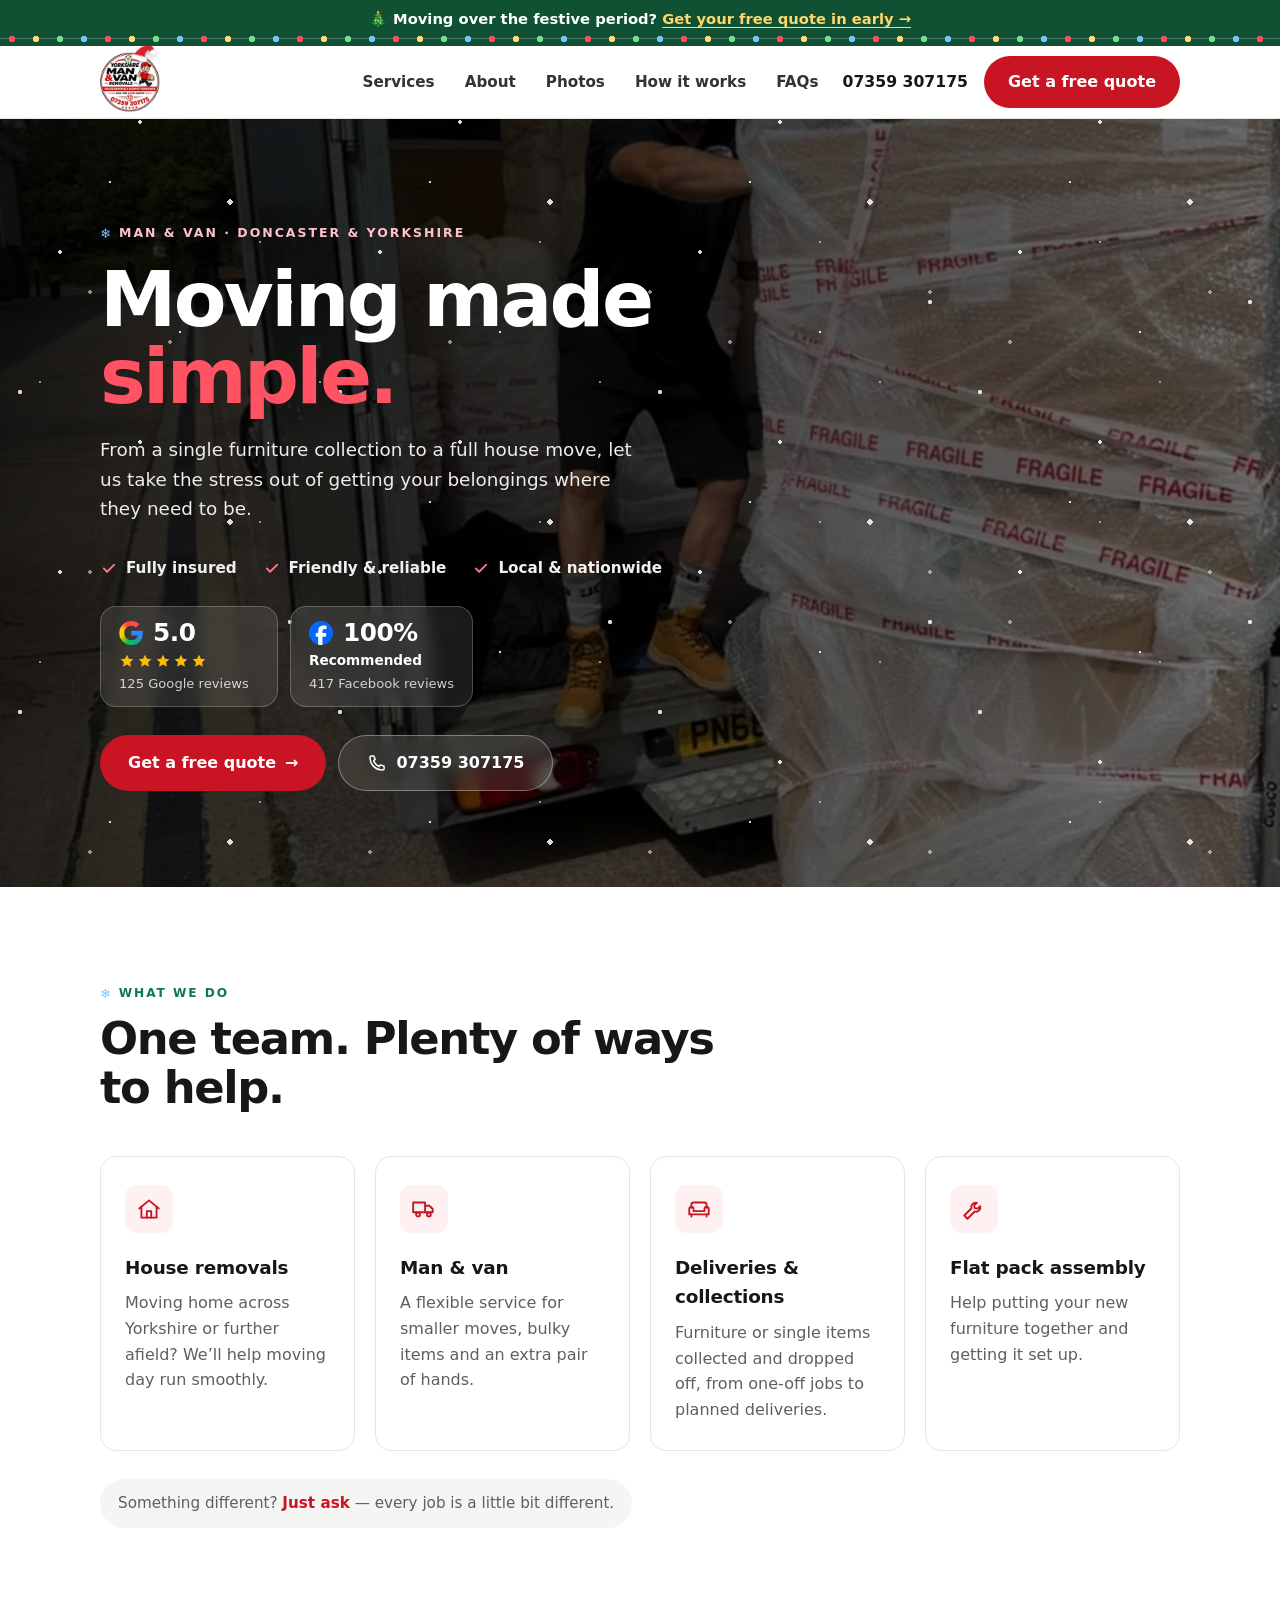
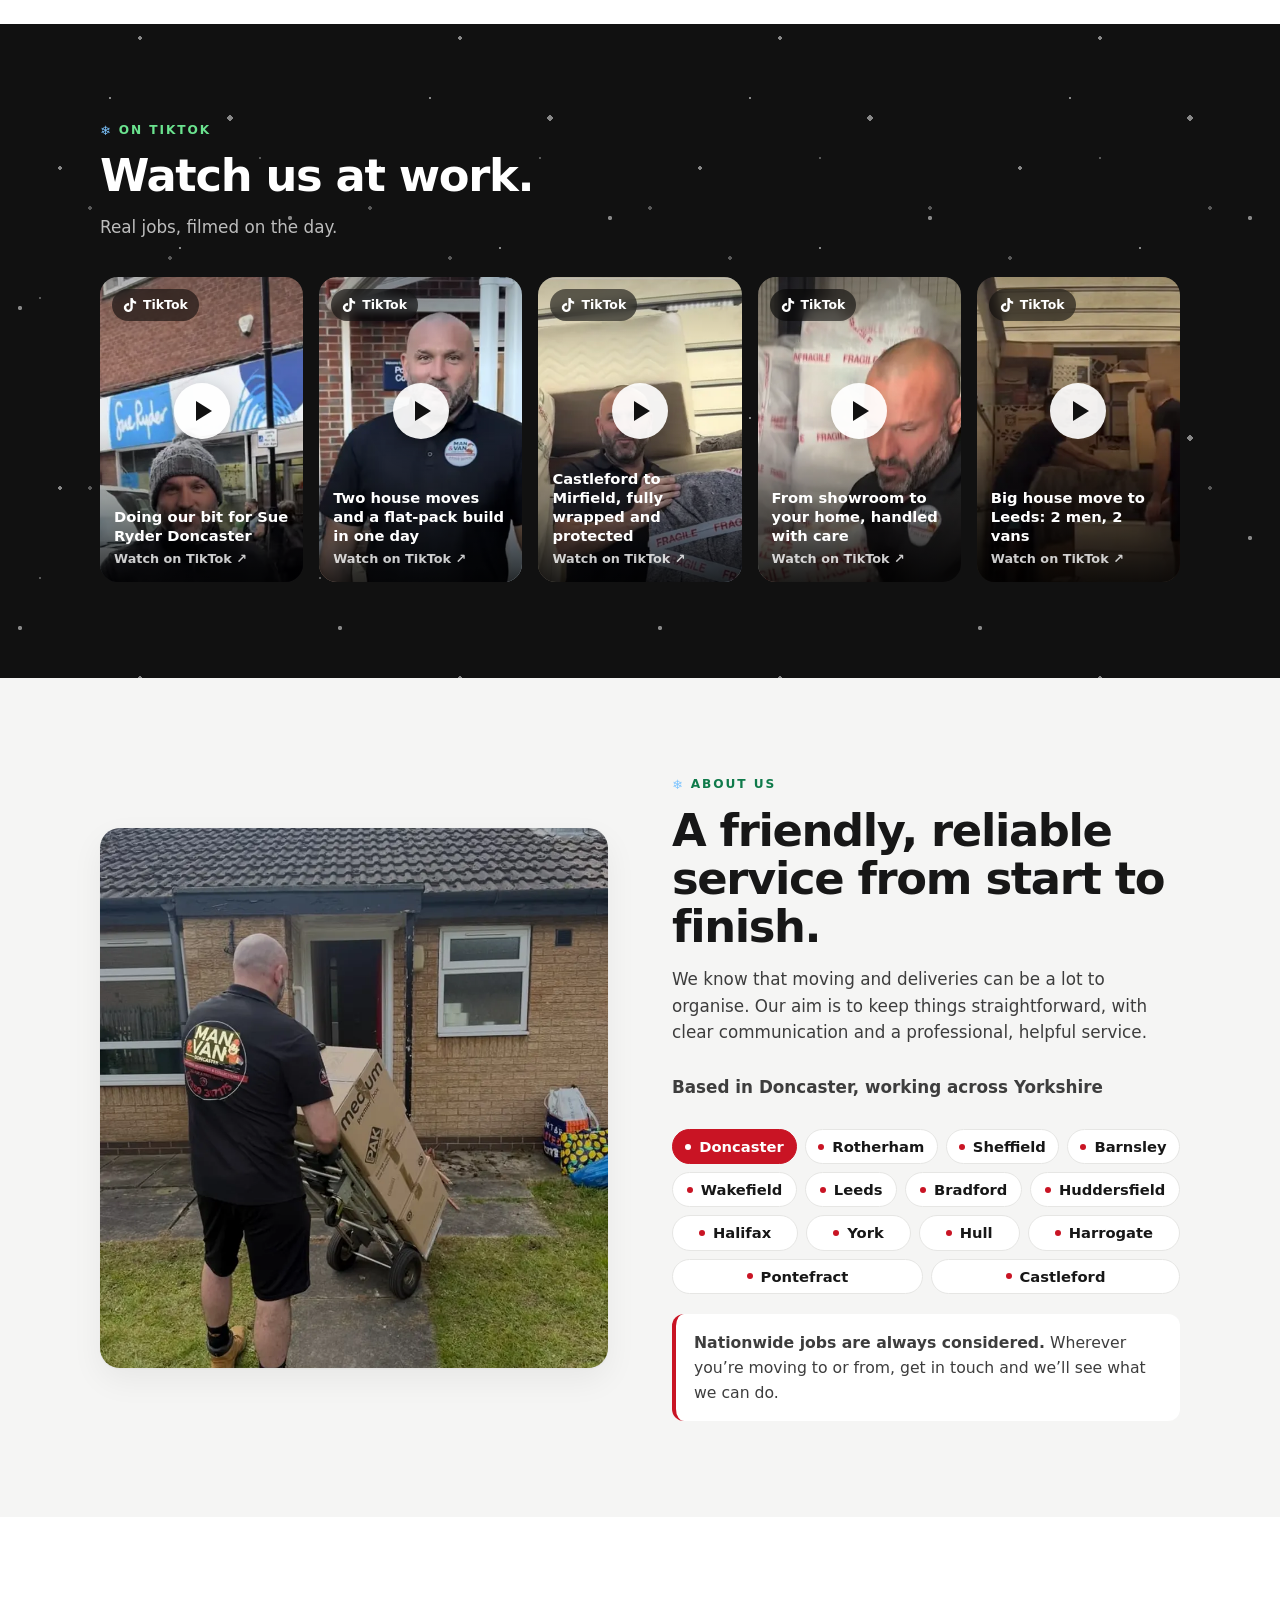
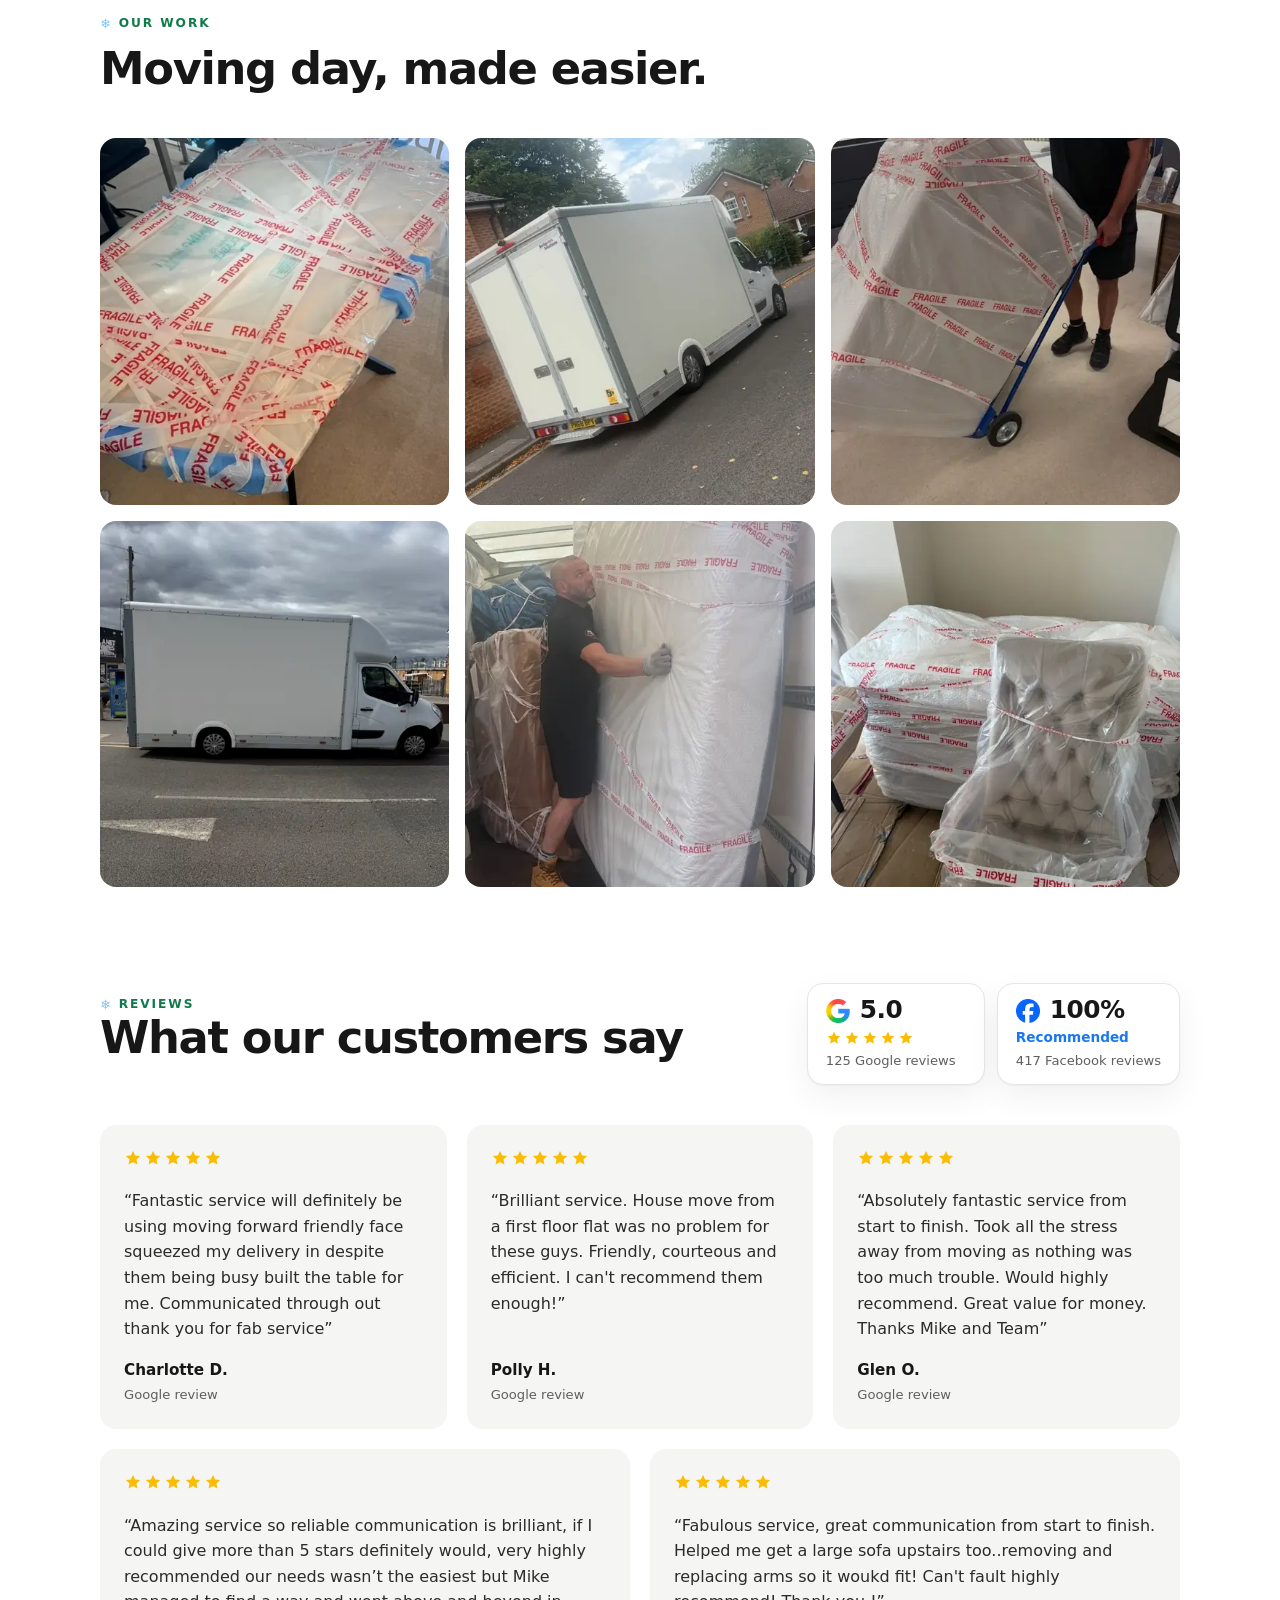
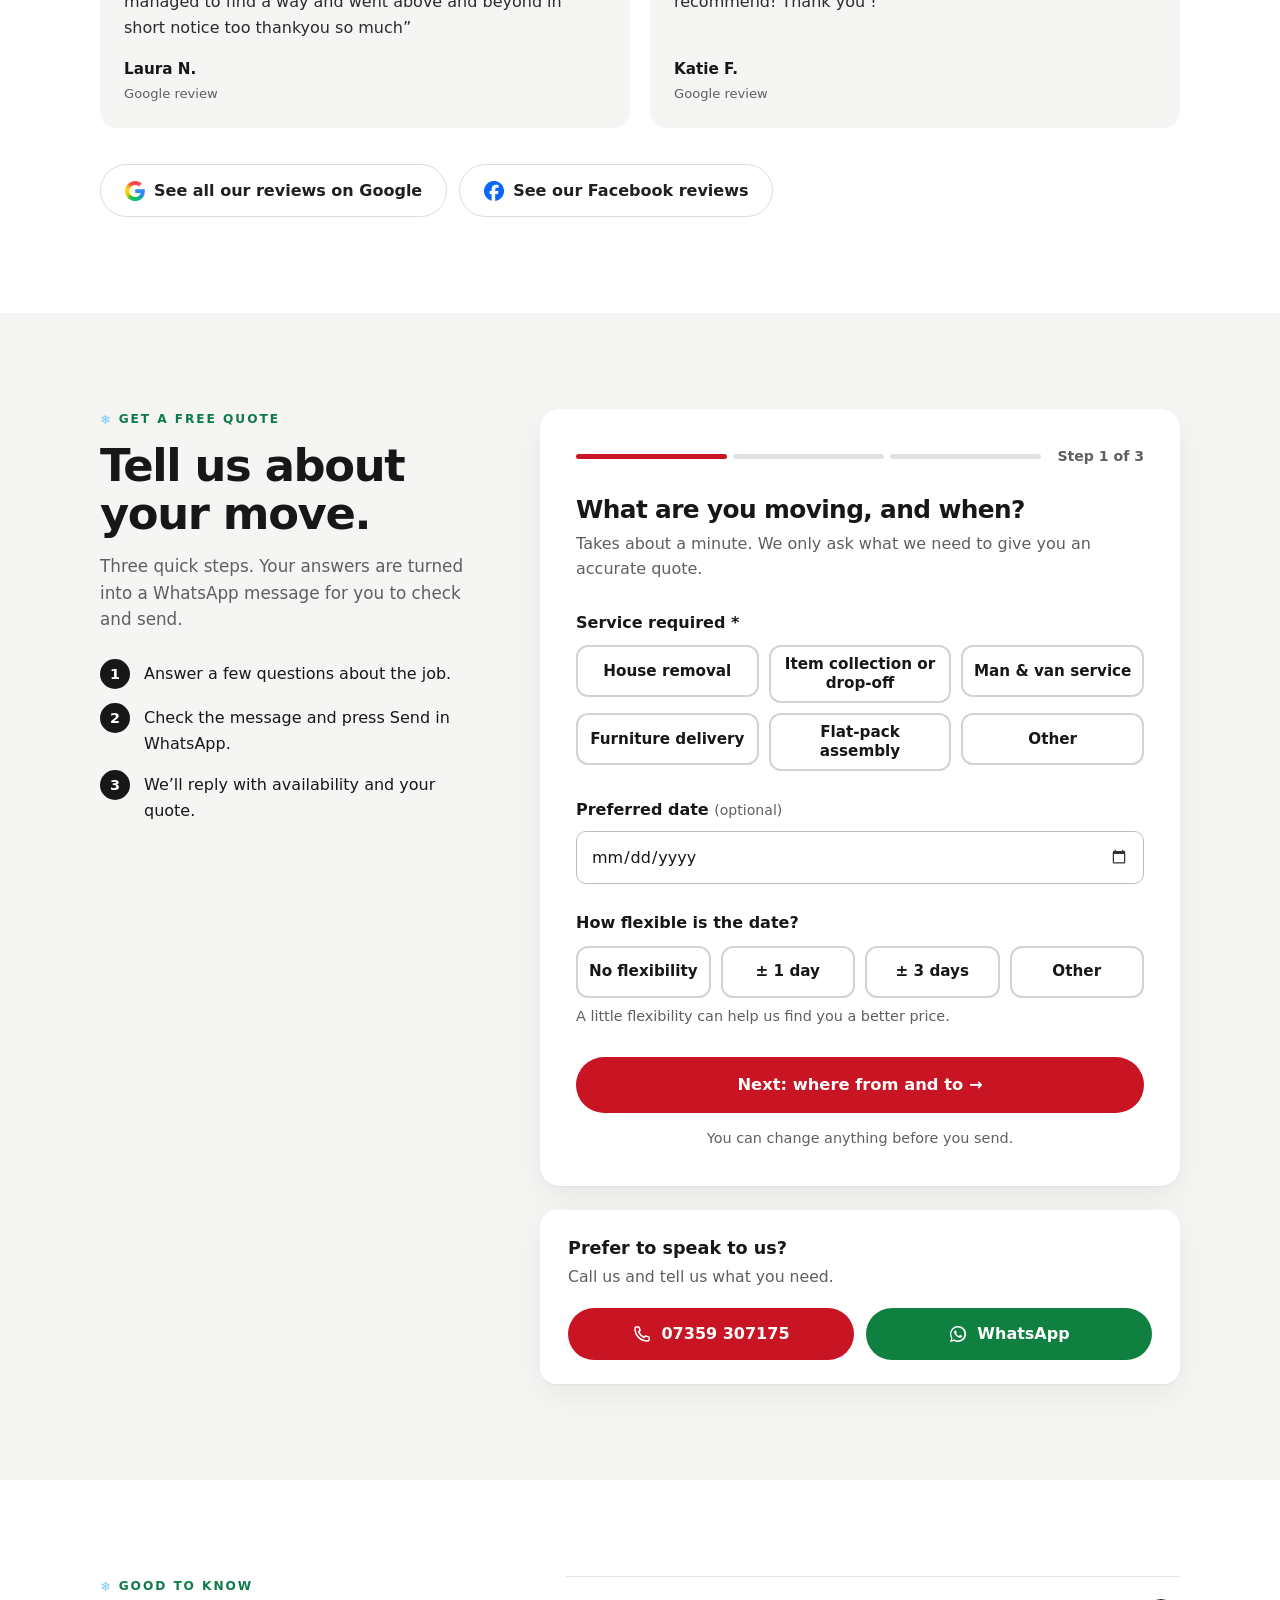
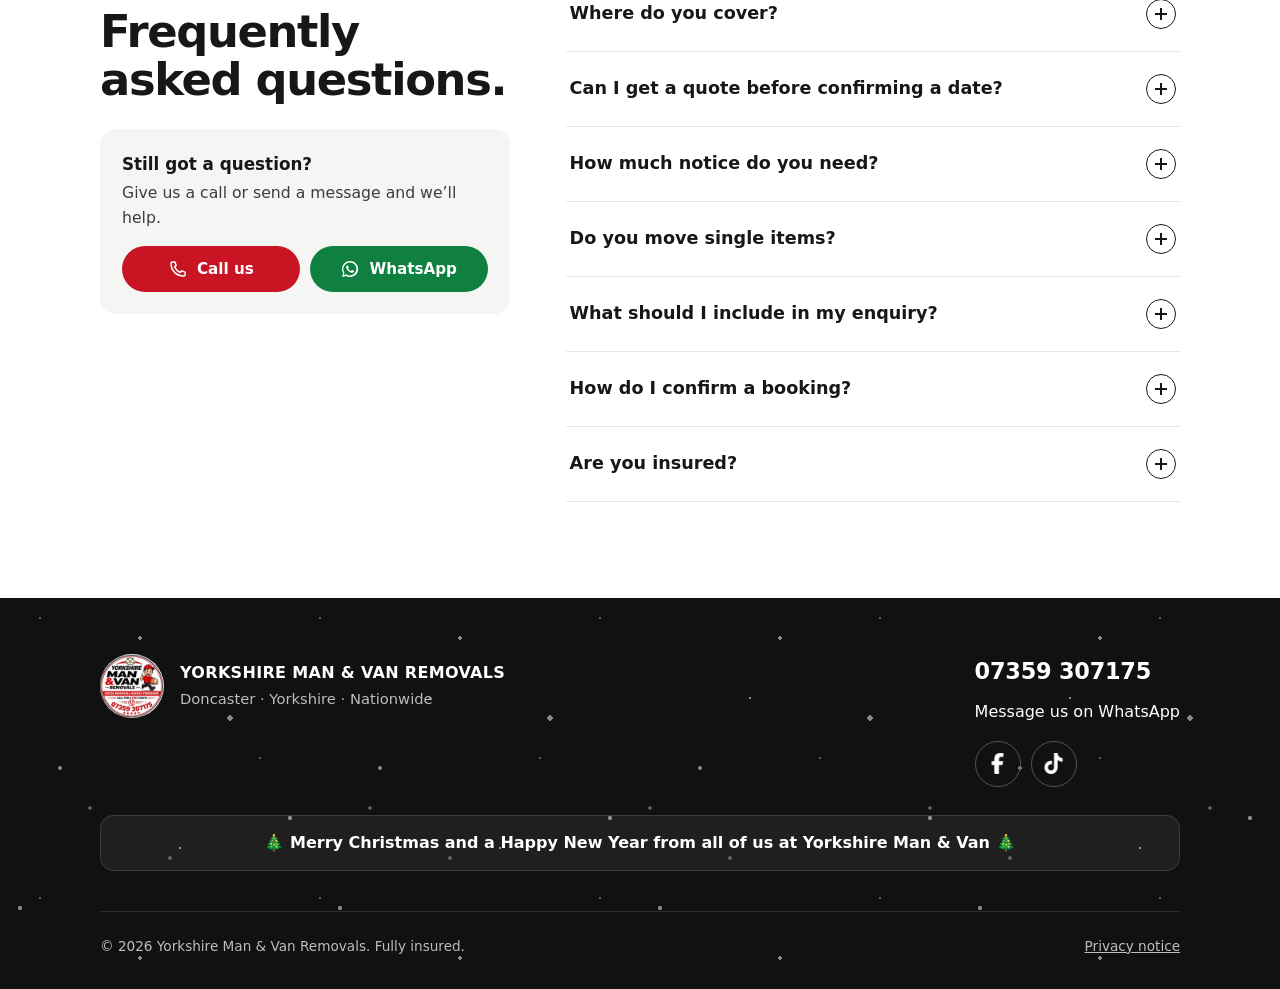
==== commit d871678f: "More festive: fairy lights, Santa hat on logo, snowflake section labels in festive green, snow in Ti" ====
--- a/public/index.html
+++ b/public/index.html
@@ -26,8 +26,8 @@
   <meta name="twitter:card" content="summary_large_image">
 
   <link rel="preload" as="image" href="assets/hero-1200.webp" imagesrcset="assets/hero-700.webp 700w, assets/hero-1200.webp 1200w" imagesizes="100vw" fetchpriority="high">
-  <link rel="stylesheet" href="css/styles.css?v=50">
-  <link rel="stylesheet" href="css/festive.css?v=50">
+  <link rel="stylesheet" href="css/styles.css?v=51">
+  <link rel="stylesheet" href="css/festive.css?v=51">
 
   <script type="application/ld+json">
   {
@@ -73,6 +73,7 @@
   <header><div class="wrap nav">
     <a class="brand" href="#home" aria-label="Yorkshire Man and Van Removals — home">
       <img src="assets/logo-160.webp" srcset="assets/logo-160.webp 1x, assets/logo-320.webp 2x" width="60" height="60" alt="Yorkshire Man & Van Removals logo" class="brand-logo">
+      <svg class="santa-hat" viewBox="0 0 40 36" aria-hidden="true"><!-- festive --><path d="M4 28 C8 14 16 5 28 4 C33 4 36 8 35 13 C33 10 30 9 27 11 C22 15 22 22 24 28 Z" fill="#d6202f"/><path d="M27 11 C30 9 33 10 35 13 C33 12 30 12 27 14 Z" fill="#a8131f"/><rect x="1" y="25" width="27" height="8" rx="4" fill="#fff"/><circle cx="35" cy="14" r="4.5" fill="#fff"/></svg>
     </a>
     <nav class="nav-links" id="site-nav" aria-label="Main">
       <a href="#services">Services</a><a href="#about">About</a><a href="#gallery">Photos</a><a href="#quote">How it works</a><a href="#faq">FAQs</a>
@@ -120,7 +121,7 @@
       <p class="services-note">Something different? <a href="#quote">Just ask</a> — every job is a little bit different.</p>
     </div></section>
 
-    <section class="videos" id="videos"><div class="wrap">
+    <section class="videos" id="videos"><div class="snow" aria-hidden="true"></div><!-- festive --><div class="wrap">
       <div class="videos-head"><div class="section-head"><div class="kicker">On TikTok</div><h2>Watch us at work.</h2><p>Real jobs, filmed on the day.</p></div></div>
       <div class="video-grid">
           <a class="video-card" href="https://vm.tiktok.com/ZN8HejHgw/" target="_blank" rel="noopener"><img src="assets/tiktok-charity-360.webp" srcset="assets/tiktok-charity-360.webp 360w, assets/tiktok-charity-600.webp 600w" sizes="(max-width:800px) 70vw, 220px" width="360" height="450" loading="lazy" decoding="async" alt="Our driver giving a thumbs up outside the Sue Ryder charity shop in Doncaster"><span class="vc-badge"><span class="glyph glyph-tt" aria-hidden="true"></span> TikTok</span><span class="vc-play" aria-hidden="true"></span><span class="vc-caption">Doing our bit for Sue Ryder Doncaster<small>Watch on TikTok <span aria-hidden="true">↗</span></small></span></a>
@@ -394,7 +395,7 @@
     </div></section>
   </main>
 
-  <footer><div class="wrap">
+  <footer><div class="snow" aria-hidden="true"></div><!-- festive --><div class="wrap">
     <div class="footer-row">
       <div class="footer-brand">
         <img src="assets/logo-160.webp" width="64" height="64" alt="" loading="lazy">
@@ -418,6 +419,6 @@
     <a class="btn whatsapp" href="https://wa.me/447359307175" target="_blank" rel="noopener" aria-label="Message us on WhatsApp"><svg aria-hidden="true"><use href="#i-wa"/></svg> WhatsApp</a>
   </div>
 
-  <script src="js/main.js?v=50" defer></script>
+  <script src="js/main.js?v=51" defer></script>
 </body>
 </html>
--- a/public/css/festive.css
+++ b/public/css/festive.css
@@ -33,3 +33,33 @@
 /* Footer greeting */
 .festive-greeting{margin:28px 0 18px;padding:14px 18px;border-radius:14px;background:rgba(255,255,255,.06);border:1px solid rgba(255,255,255,.12);font-weight:600;text-align:center}
 .festive-greeting span{margin:0 6px}
+
+/* Twinkling fairy lights along the bottom of the top banner */
+.festive-bar{padding-bottom:17px}
+.festive-bar:after{content:"";position:absolute;left:0;right:0;bottom:3px;height:9px;
+  background:
+    radial-gradient(circle at 12px 5px,#ff4d5e 0 3px,transparent 3.5px),
+    radial-gradient(circle at 36px 5px,#ffd76a 0 3px,transparent 3.5px),
+    radial-gradient(circle at 60px 5px,#6be38f 0 3px,transparent 3.5px),
+    radial-gradient(circle at 84px 5px,#7cc4ff 0 3px,transparent 3.5px);
+  background-size:96px 9px;animation:twinkle 2.4s ease-in-out infinite}
+.festive-bar:before{content:"";position:absolute;left:0;right:0;bottom:7px;height:1px;background:rgba(255,255,255,.25)}
+@keyframes twinkle{0%,100%{opacity:1;filter:drop-shadow(0 0 3px rgba(255,255,255,.6))}50%{opacity:.55;filter:none}}
+
+/* Santa hat on the header logo */
+.brand{position:relative}
+.santa-hat{position:absolute;top:-10px;right:4px;width:24px;height:21px;transform:rotate(14deg);pointer-events:none;filter:drop-shadow(0 2px 2px rgba(0,0,0,.25))}
+
+/* Little snowflake before each section label */
+.kicker:before,.eyebrow:before{content:"❄";display:inline-block;margin-right:8px;font-size:1.05em;letter-spacing:0;color:#7cc4ff;transform:translateY(1px)}
+
+/* Snow in the dark sections too */
+.videos,footer{position:relative;isolation:isolate;overflow:hidden}
+.videos .wrap,footer .wrap{position:relative;z-index:1}
+.videos .snow,footer .snow{inset:-10% 0 0;opacity:.5}
+
+/* Section labels in festive green on light backgrounds, keep red buttons */
+.section-head .kicker,.about .kicker,.quote-intro .kicker{color:#0f7a4a}
+
+@media (prefers-reduced-motion:reduce){.festive-bar:after{animation:none}}
+.videos .section-head .kicker{color:#6be38f}
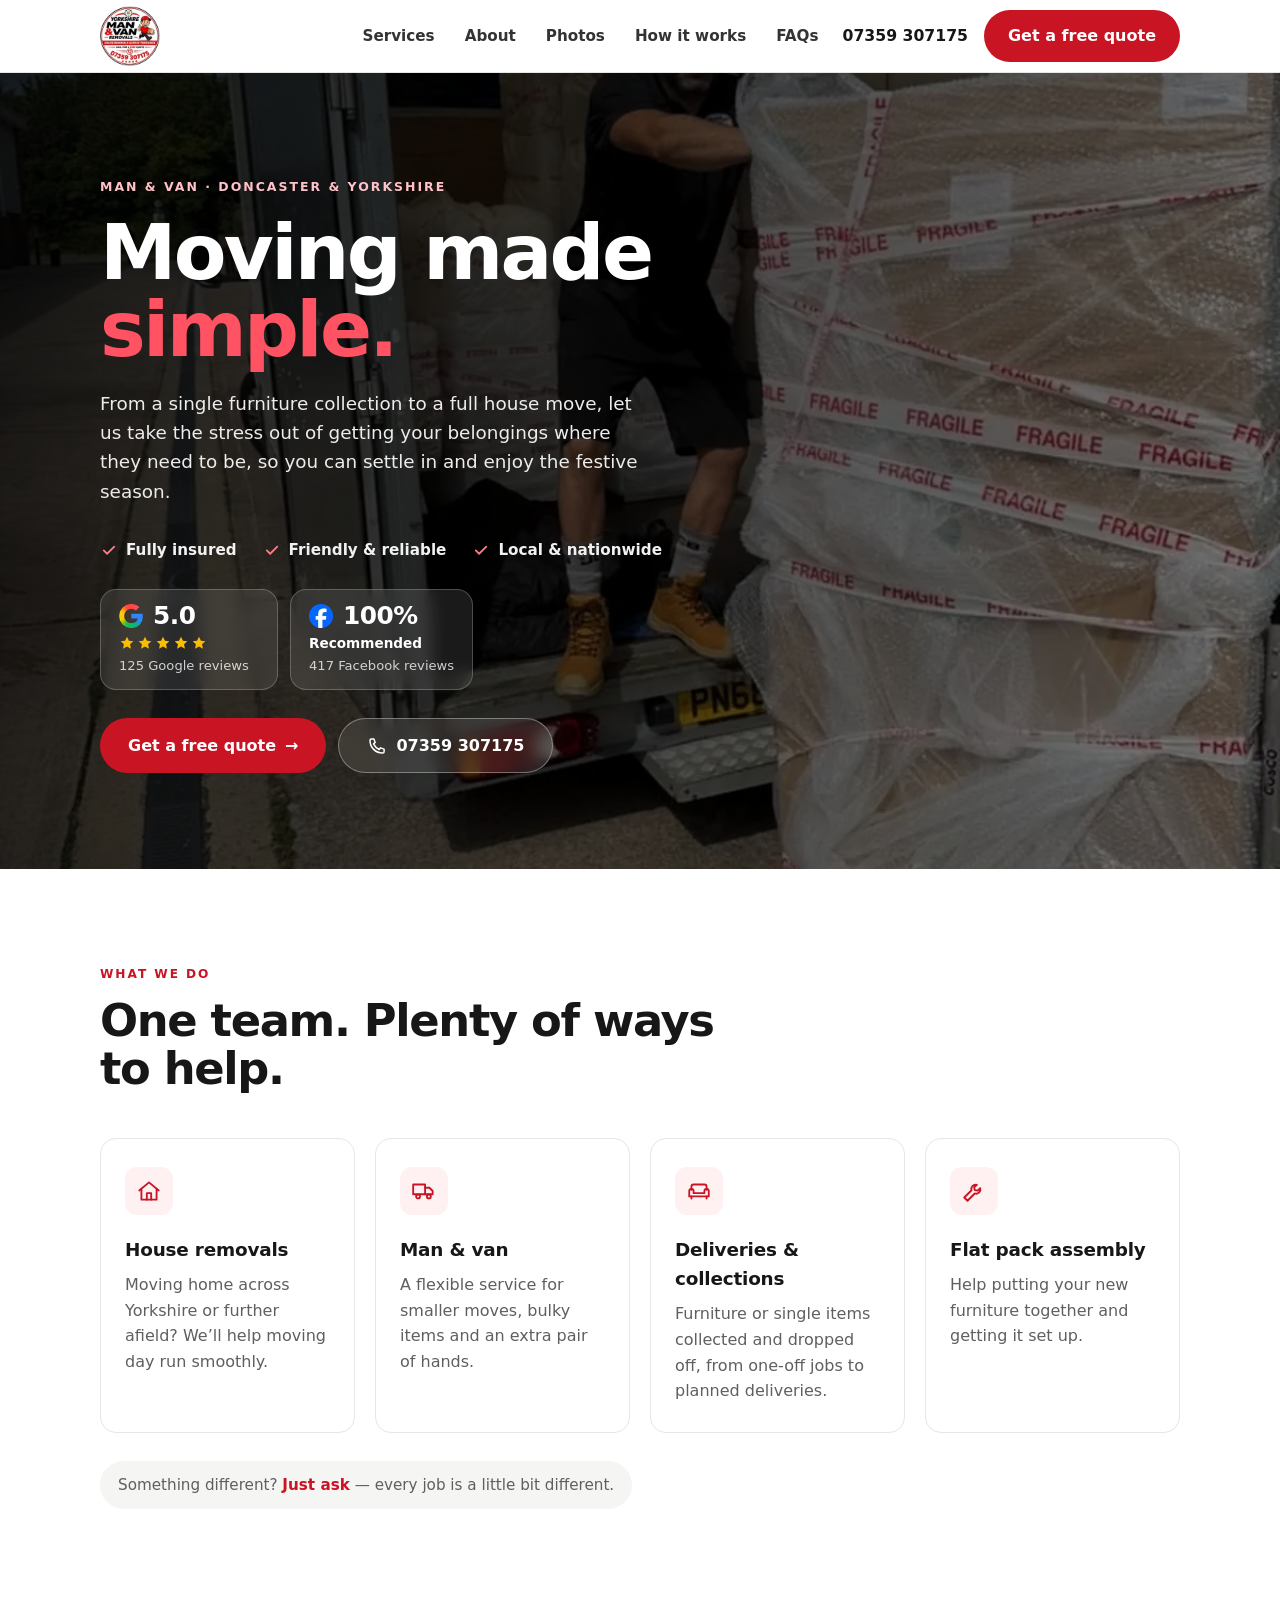
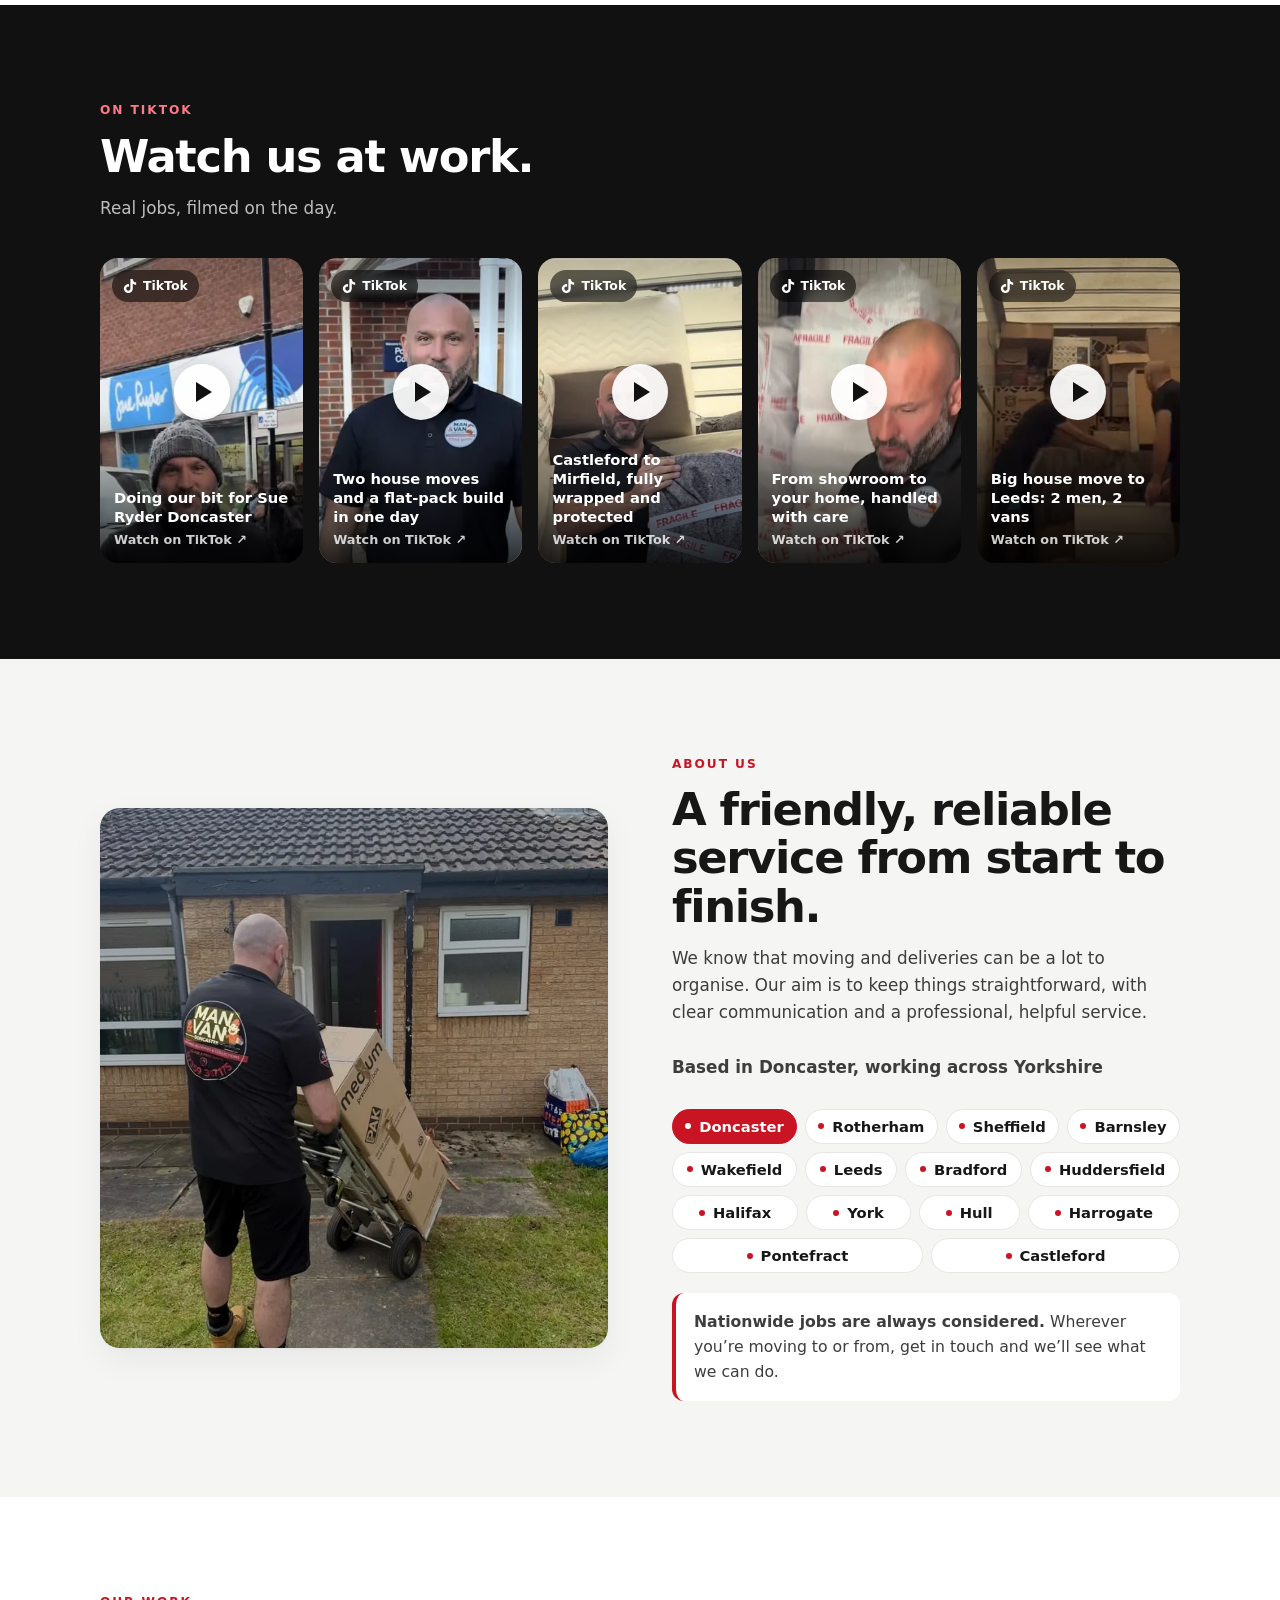
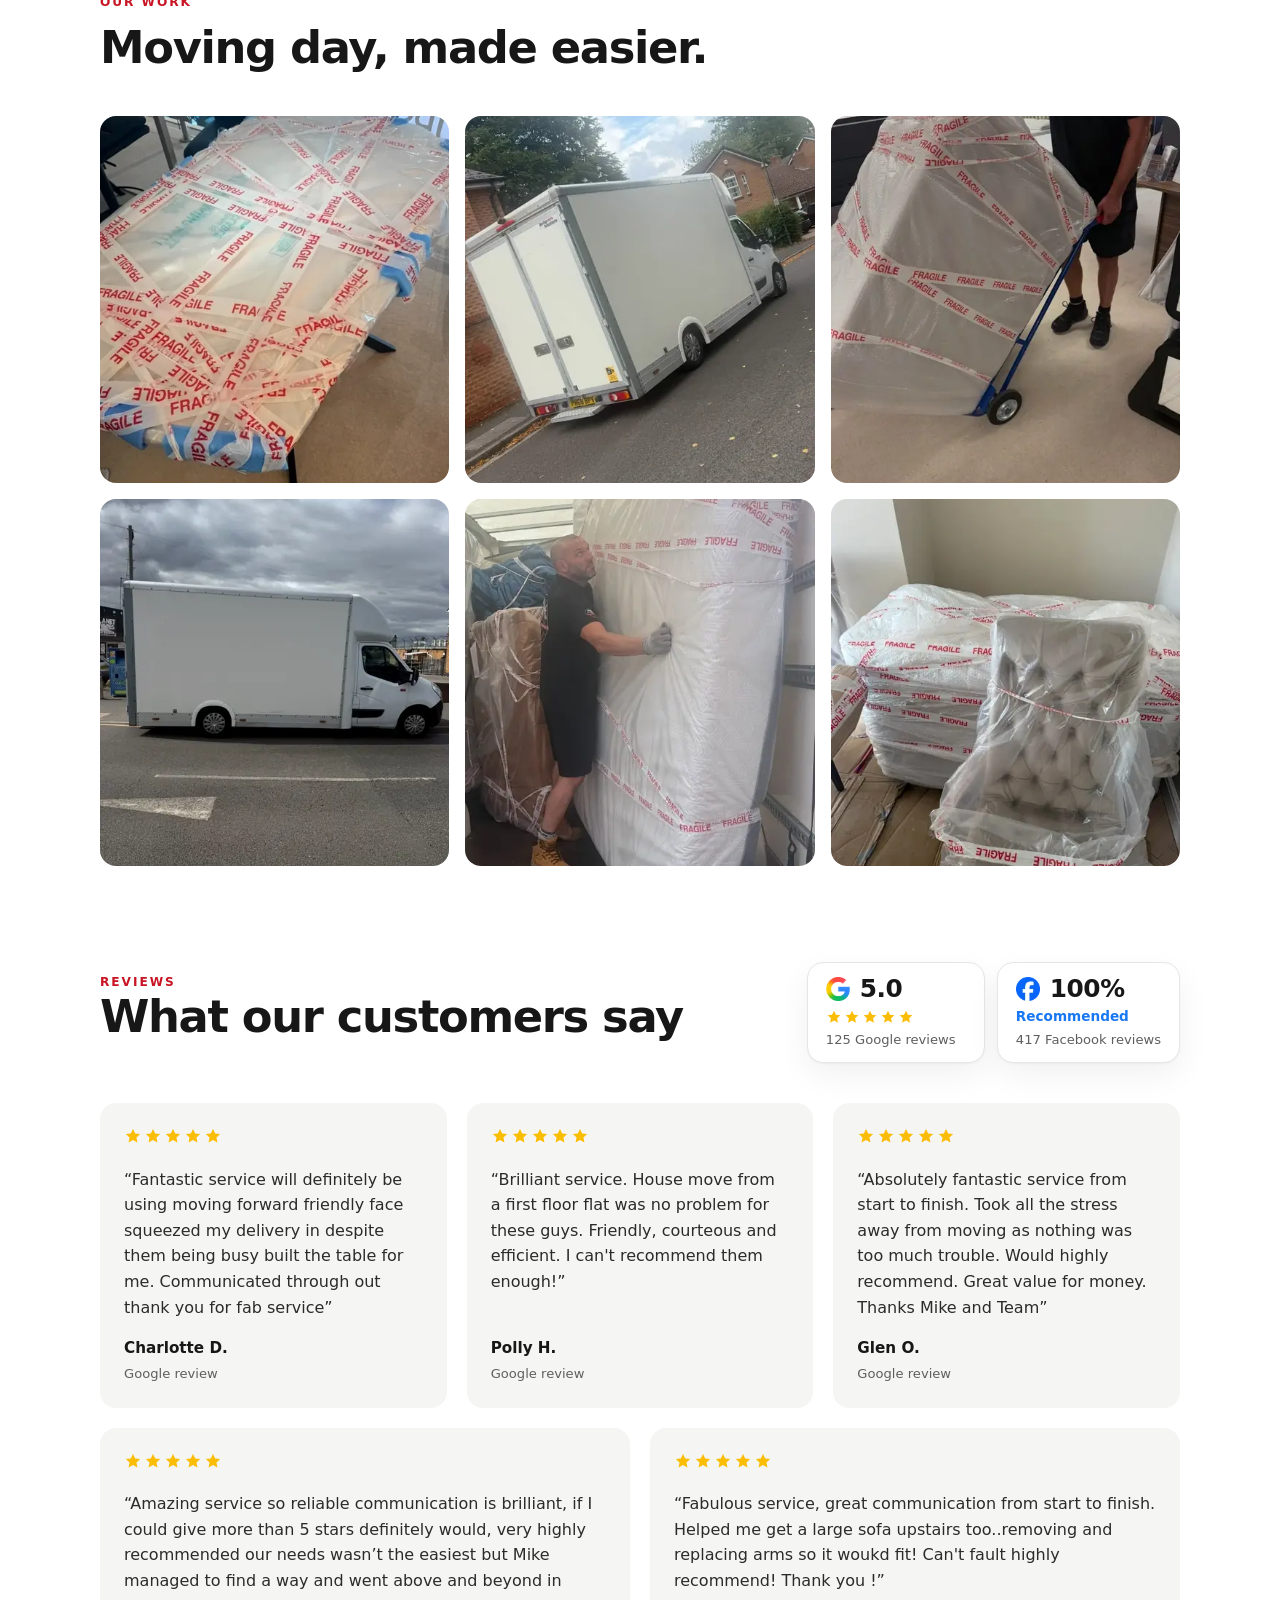
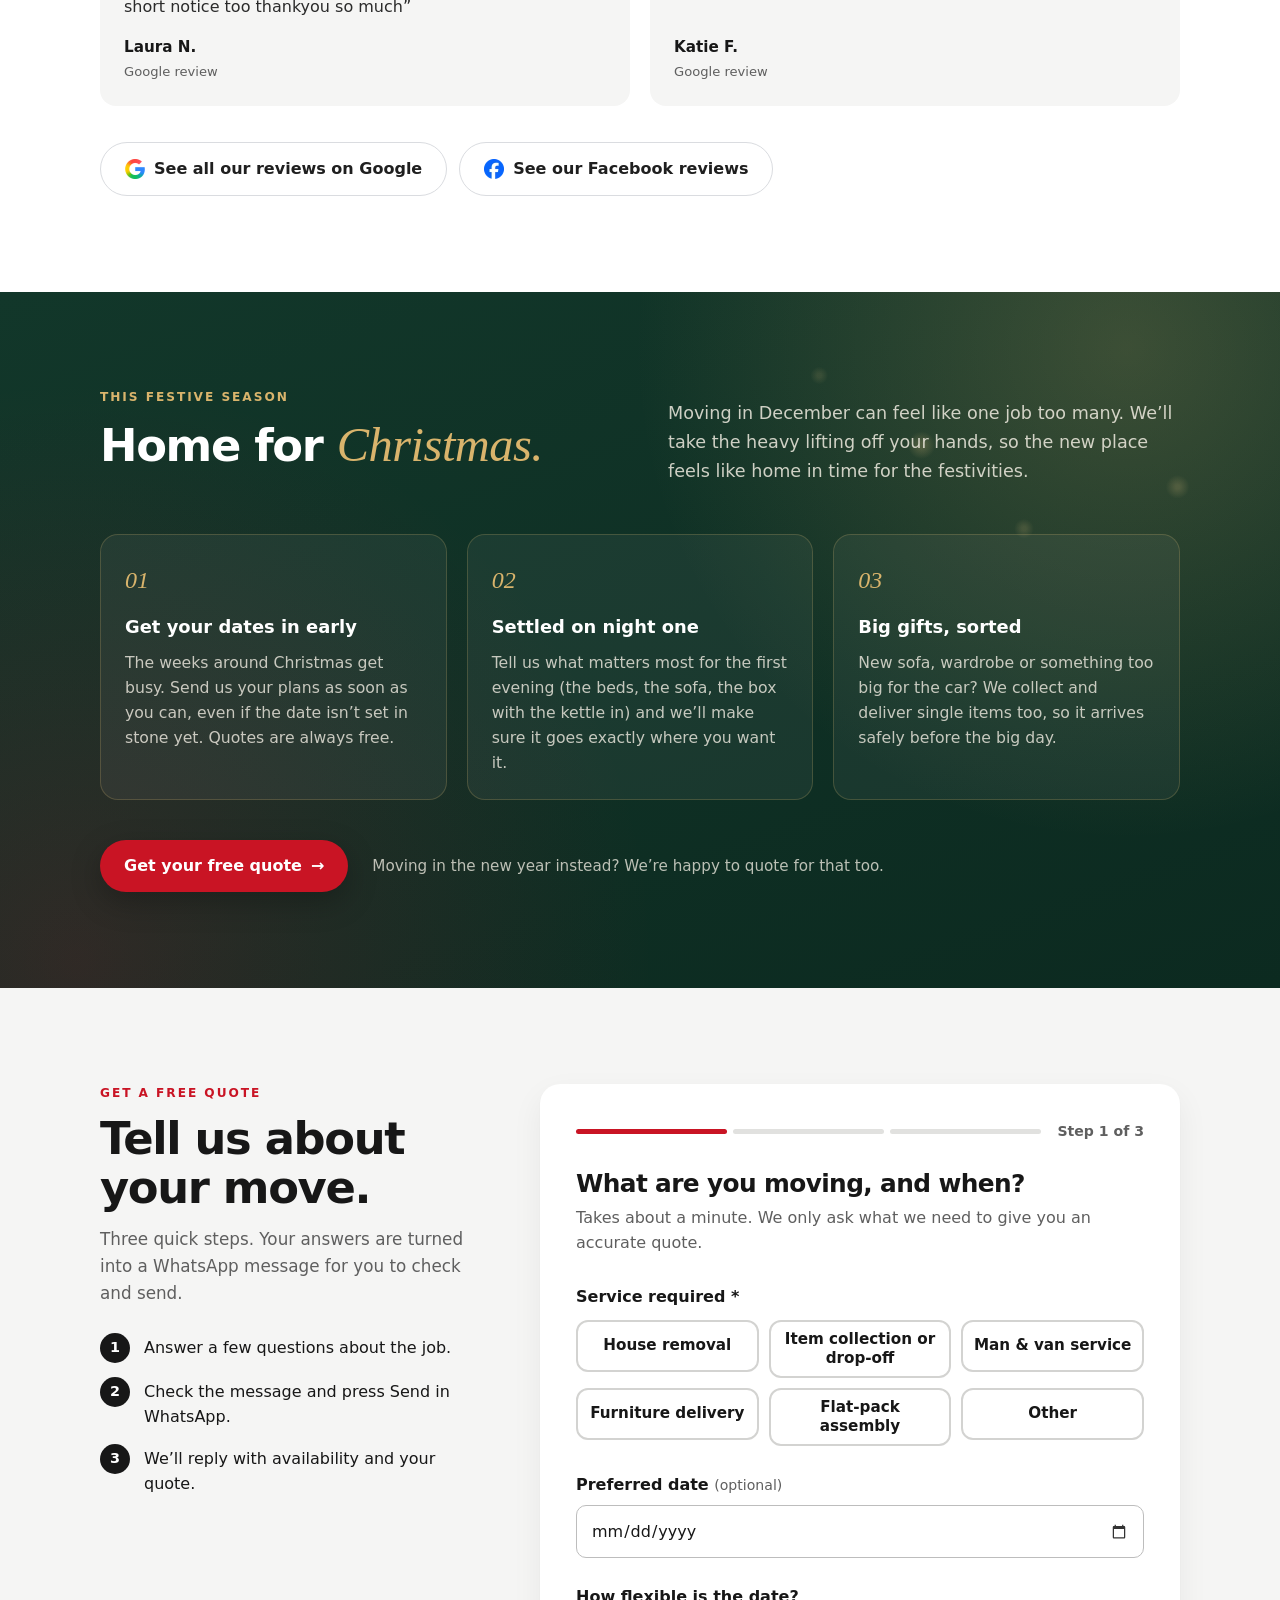
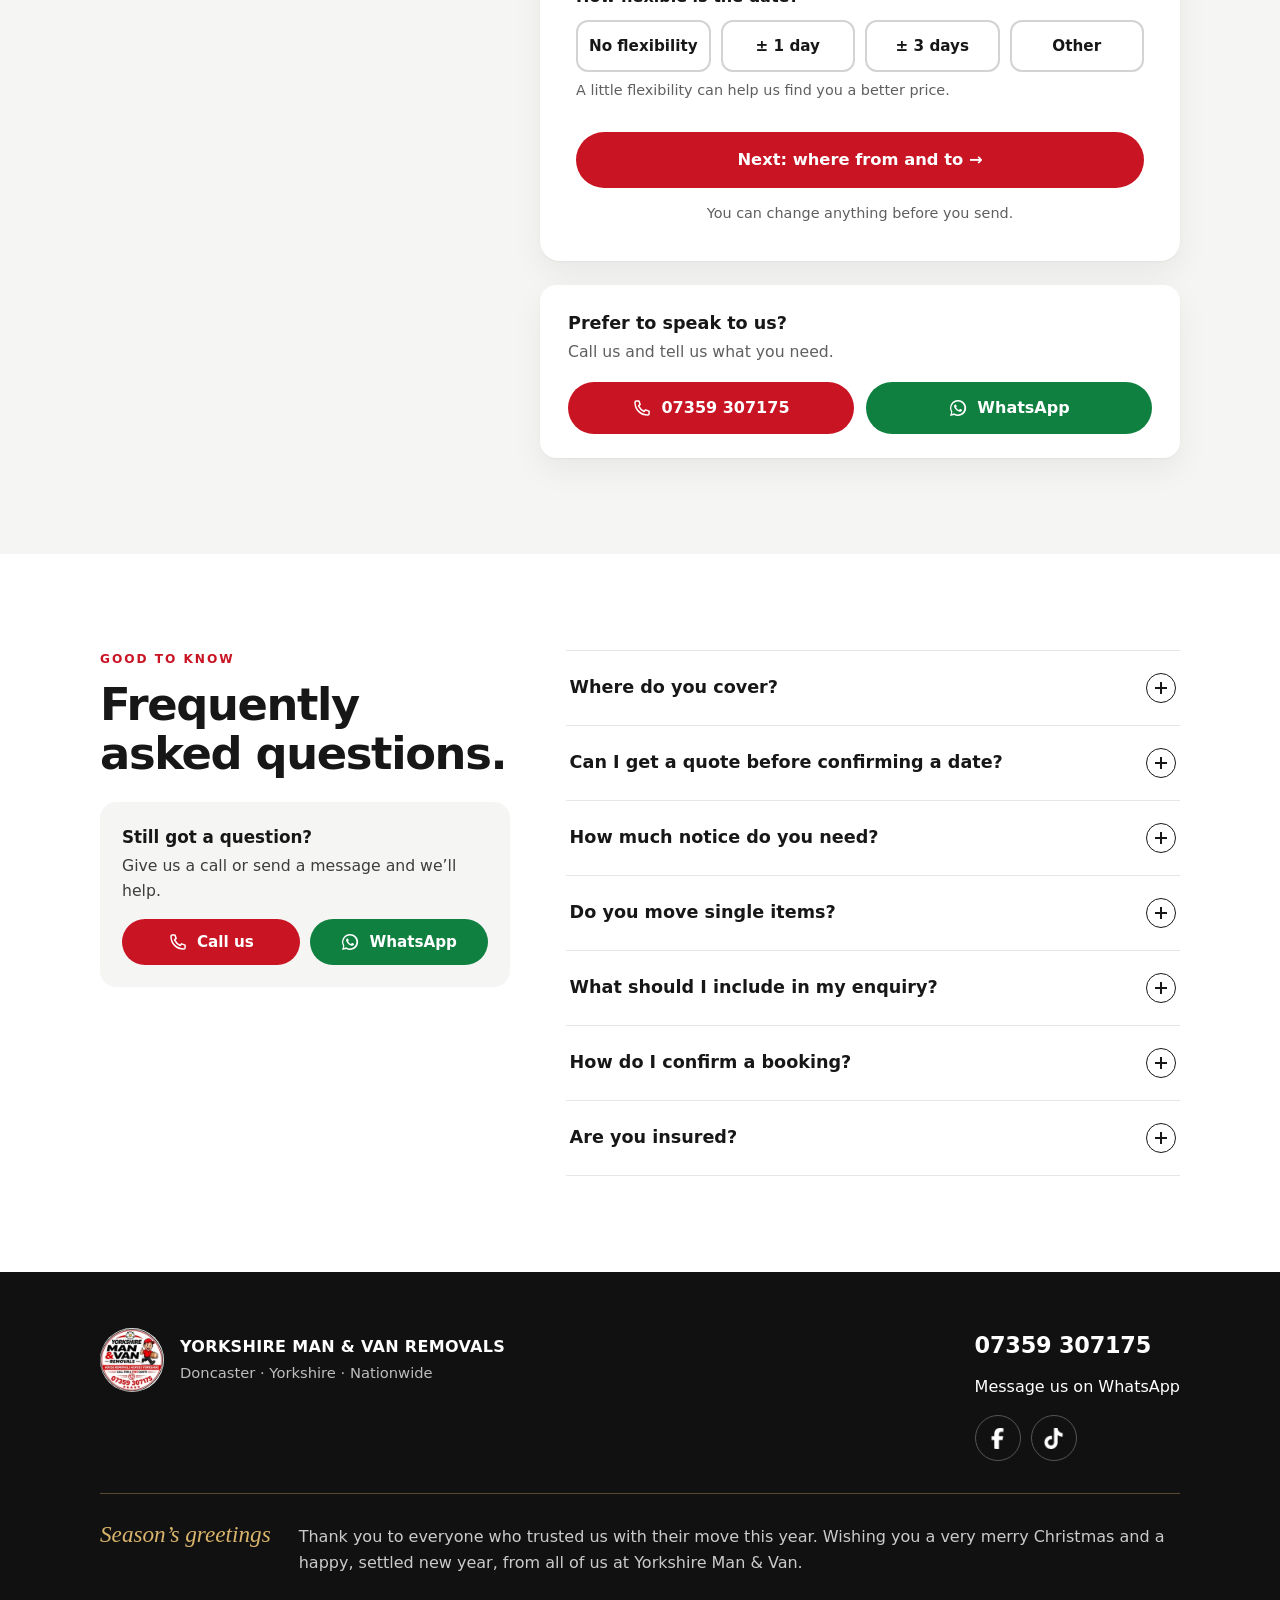
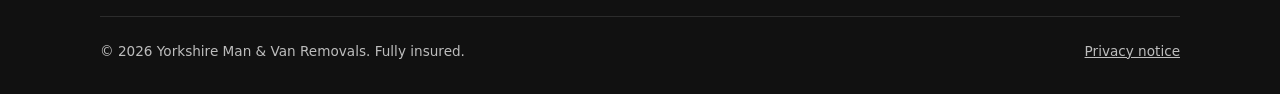
==== commit a5aeed0a: "Christmas redo: remove decorations; add 'Home for Christmas' evergreen-and-gold section, festive her" ====
--- a/public/index.html
+++ b/public/index.html
@@ -26,8 +26,8 @@
   <meta name="twitter:card" content="summary_large_image">
 
   <link rel="preload" as="image" href="assets/hero-1200.webp" imagesrcset="assets/hero-700.webp 700w, assets/hero-1200.webp 1200w" imagesizes="100vw" fetchpriority="high">
-  <link rel="stylesheet" href="css/styles.css?v=51">
-  <link rel="stylesheet" href="css/festive.css?v=51">
+  <link rel="stylesheet" href="css/styles.css?v=52">
+  <link rel="stylesheet" href="css/festive.css?v=52">
 
   <script type="application/ld+json">
   {
@@ -66,14 +66,9 @@
 
   <a class="skip-link" href="#main">Skip to main content</a>
 
-  <!-- festive: start -->
-  <div class="festive-bar"><span class="fb-tree" aria-hidden="true">🎄</span>Moving over the festive period? <a href="#quote">Get your free quote in early →</a></div>
-  <!-- festive: end -->
-
   <header><div class="wrap nav">
     <a class="brand" href="#home" aria-label="Yorkshire Man and Van Removals — home">
       <img src="assets/logo-160.webp" srcset="assets/logo-160.webp 1x, assets/logo-320.webp 2x" width="60" height="60" alt="Yorkshire Man & Van Removals logo" class="brand-logo">
-      <svg class="santa-hat" viewBox="0 0 40 36" aria-hidden="true"><!-- festive --><path d="M4 28 C8 14 16 5 28 4 C33 4 36 8 35 13 C33 10 30 9 27 11 C22 15 22 22 24 28 Z" fill="#d6202f"/><path d="M27 11 C30 9 33 10 35 13 C33 12 30 12 27 14 Z" fill="#a8131f"/><rect x="1" y="25" width="27" height="8" rx="4" fill="#fff"/><circle cx="35" cy="14" r="4.5" fill="#fff"/></svg>
     </a>
     <nav class="nav-links" id="site-nav" aria-label="Main">
       <a href="#services">Services</a><a href="#about">About</a><a href="#gallery">Photos</a><a href="#quote">How it works</a><a href="#faq">FAQs</a>
@@ -87,12 +82,11 @@
 
   <main id="main">
     <section class="hero" id="home">
-      <div class="snow" aria-hidden="true"></div><!-- festive -->
       <img class="hero-bg" src="assets/hero-1200.webp" srcset="assets/hero-700.webp 700w, assets/hero-1200.webp 1200w" sizes="100vw" width="1200" height="1598" alt="" fetchpriority="high" decoding="async">
       <div class="wrap">
         <div class="eyebrow">Man &amp; van · Doncaster &amp; Yorkshire</div>
         <h1>Moving made <span>simple.</span></h1>
-        <p>From a single furniture collection to a full house move, let us take the stress out of getting your belongings where they need to be.</p>
+        <p>From a single furniture collection to a full house move, let us take the stress out of getting your belongings where they need to be, so you can settle in and enjoy the festive season.<!-- festive: was "...where they need to be." --></p>
         <ul class="hero-points">
           <li><svg aria-hidden="true"><use href="#i-check"/></svg> Fully insured</li>
           <li><svg aria-hidden="true"><use href="#i-check"/></svg> Friendly &amp; reliable</li>
@@ -121,7 +115,7 @@
       <p class="services-note">Something different? <a href="#quote">Just ask</a> — every job is a little bit different.</p>
     </div></section>
 
-    <section class="videos" id="videos"><div class="snow" aria-hidden="true"></div><!-- festive --><div class="wrap">
+    <section class="videos" id="videos"><div class="wrap">
       <div class="videos-head"><div class="section-head"><div class="kicker">On TikTok</div><h2>Watch us at work.</h2><p>Real jobs, filmed on the day.</p></div></div>
       <div class="video-grid">
           <a class="video-card" href="https://vm.tiktok.com/ZN8HejHgw/" target="_blank" rel="noopener"><img src="assets/tiktok-charity-360.webp" srcset="assets/tiktok-charity-360.webp 360w, assets/tiktok-charity-600.webp 600w" sizes="(max-width:800px) 70vw, 220px" width="360" height="450" loading="lazy" decoding="async" alt="Our driver giving a thumbs up outside the Sue Ryder charity shop in Doncaster"><span class="vc-badge"><span class="glyph glyph-tt" aria-hidden="true"></span> TikTok</span><span class="vc-play" aria-hidden="true"></span><span class="vc-caption">Doing our bit for Sue Ryder Doncaster<small>Watch on TikTok <span aria-hidden="true">↗</span></small></span></a>
@@ -185,6 +179,21 @@
       </div>
       <p class="reviews-link"><a class="btn google" href="https://maps.app.goo.gl/fW2u2MpgDU1QJ3SB8" target="_blank" rel="noopener"><img src="assets/google-g-40.webp" srcset="assets/google-g-40.webp 1x, assets/google-g-80.webp 2x" width="20" height="20" alt="" loading="lazy"> See all our reviews on Google</a><a class="btn fb-light" href="https://www.facebook.com/100084891281969/reviews" target="_blank" rel="noopener"><img src="assets/facebook-f-40.webp" srcset="assets/facebook-f-40.webp 1x, assets/facebook-f-80.webp 2x" width="20" height="20" alt="" loading="lazy"> See our Facebook reviews</a></p>
     </div></section>
+
+    <!-- festive: start -->
+    <section class="season" id="christmas"><div class="wrap">
+      <div class="season-head">
+        <div class="section-head"><div class="kicker">This festive season</div><h2>Home for <span class="serif-accent">Christmas.</span></h2></div>
+        <p class="season-lead">Moving in December can feel like one job too many. We’ll take the heavy lifting off your hands, so the new place feels like home in time for the festivities.</p>
+      </div>
+      <ul class="season-points">
+        <li><h3>Get your dates in early</h3><p>The weeks around Christmas get busy. Send us your plans as soon as you can, even if the date isn’t set in stone yet. Quotes are always free.</p></li>
+        <li><h3>Settled on night one</h3><p>Tell us what matters most for the first evening (the beds, the sofa, the box with the kettle in) and we’ll make sure it goes exactly where you want it.</p></li>
+        <li><h3>Big gifts, sorted</h3><p>New sofa, wardrobe or something too big for the car? We collect and deliver single items too, so it arrives safely before the big day.</p></li>
+      </ul>
+      <div class="season-cta"><a class="btn" href="#quote">Get your free quote <span aria-hidden="true">→</span></a><p>Moving in the new year instead? We’re happy to quote for that too.</p></div>
+    </div></section>
+    <!-- festive: end -->
 
     <section class="quote" id="quote"><div class="wrap quote-grid">
       <div class="quote-intro">
@@ -395,7 +404,7 @@
     </div></section>
   </main>
 
-  <footer><div class="snow" aria-hidden="true"></div><!-- festive --><div class="wrap">
+  <footer><div class="wrap">
     <div class="footer-row">
       <div class="footer-brand">
         <img src="assets/logo-160.webp" width="64" height="64" alt="" loading="lazy">
@@ -410,7 +419,9 @@
         </div>
       </div>
     </div>
-    <p class="festive-greeting"><span aria-hidden="true">🎄</span>Merry Christmas and a Happy New Year from all of us at Yorkshire Man &amp; Van<span aria-hidden="true">🎄</span></p><!-- festive -->
+    <!-- festive: start -->
+    <div class="season-greeting"><strong>Season’s greetings</strong><p>Thank you to everyone who trusted us with their move this year. Wishing you a very merry Christmas and a happy, settled new year, from all of us at Yorkshire Man &amp; Van.</p></div>
+    <!-- festive: end -->
     <div class="footer-small"><span>© <span id="year">2026</span> Yorkshire Man &amp; Van Removals. Fully insured.</span><a href="privacy.html">Privacy notice</a></div>
   </div></footer>
 
@@ -419,6 +430,6 @@
     <a class="btn whatsapp" href="https://wa.me/447359307175" target="_blank" rel="noopener" aria-label="Message us on WhatsApp"><svg aria-hidden="true"><use href="#i-wa"/></svg> WhatsApp</a>
   </div>
 
-  <script src="js/main.js?v=51" defer></script>
+  <script src="js/main.js?v=52" defer></script>
 </body>
 </html>
--- a/public/css/festive.css
+++ b/public/css/festive.css
@@ -1,65 +1,52 @@
-/* ===== Christmas touches =====
+/* ===== Christmas season =====
    To remove after the holidays: delete this file, its <link> in index.html,
-   and the three blocks marked "festive" in index.html. */
+   and the blocks marked "festive" in index.html (the hero line is noted there too). */
 
-/* Top banner */
-.festive-bar{position:relative;z-index:31;background:#0f5132;color:#fff;font-size:.92rem;font-weight:600;text-align:center;padding:9px 16px;line-height:1.35}
-.festive-bar a{color:#ffd76a;text-decoration:underline;text-underline-offset:3px;white-space:nowrap}
-.festive-bar a:hover{color:#fff}
-.festive-bar .fb-tree{margin-right:6px}
+:root{--evergreen:#12372a;--evergreen-2:#0c2a20;--gold:#d9b46c;--cream:#f6f1e7}
+.serif-accent{font-family:Georgia,"Times New Roman",serif;font-style:italic;font-weight:400;letter-spacing:-.01em}
 
-/* Gentle snowfall over the main banner photo */
-.hero .wrap{position:relative;z-index:1}
-.snow{position:absolute;inset:-10% 0 0;z-index:0;pointer-events:none;opacity:.85;
-  background-image:
-    radial-gradient(4.2px 4.2px at 20px 30px,#fff 50%,transparent 51%),
-    radial-gradient(3.4px 3.4px at 140px 80px,#fff 50%,transparent 51%),
-    radial-gradient(5.1px 5.1px at 230px 160px,#fff 50%,transparent 51%),
-    radial-gradient(3.4px 3.4px at 60px 210px,#fff 50%,transparent 51%),
-    radial-gradient(4.2px 4.2px at 290px 260px,#fff 50%,transparent 51%),
-    radial-gradient(2.5px 2.5px at 110px 140px,#fff 50%,transparent 51%),
-    radial-gradient(2.5px 2.5px at 180px 290px,#fff 50%,transparent 51%);
-  background-size:320px 320px;animation:snowfall 18s linear infinite}
-.snow:after{content:"";position:absolute;inset:0;opacity:.6;
-  background-image:
-    radial-gradient(2.5px 2.5px at 40px 60px,#fff 50%,transparent 51%),
-    radial-gradient(3.4px 3.4px at 170px 20px,#fff 50%,transparent 51%),
-    radial-gradient(2.5px 2.5px at 260px 200px,#fff 50%,transparent 51%),
-    radial-gradient(3.4px 3.4px at 90px 250px,#fff 50%,transparent 51%);
-  background-size:280px 280px;animation:snowfall 26s linear infinite}
-@keyframes snowfall{from{background-position:0 0}to{background-position:60px 640px}}
-@media (prefers-reduced-motion:reduce){.snow,.snow:after{animation:none}}
+/* "Home for Christmas" section */
+.season{position:relative;isolation:isolate;overflow:hidden;color:var(--cream);
+  background:
+    radial-gradient(circle at 88% 8%,rgba(217,180,108,.22),transparent 38%),
+    radial-gradient(circle at 6% 96%,rgba(200,16,46,.18),transparent 42%),
+    linear-gradient(160deg,var(--evergreen),var(--evergreen-2))}
+/* soft, out-of-focus "fairy light" glow */
+.season:before{content:"";position:absolute;inset:0;z-index:-1;opacity:.55;pointer-events:none;
+  background:
+    radial-gradient(circle at 72% 22%,rgba(255,214,140,.35) 0 3px,transparent 14px),
+    radial-gradient(circle at 80% 34%,rgba(255,214,140,.25) 0 2px,transparent 10px),
+    radial-gradient(circle at 92% 28%,rgba(255,214,140,.3) 0 2px,transparent 12px),
+    radial-gradient(circle at 64% 12%,rgba(255,214,140,.2) 0 2px,transparent 9px)}
+.season .kicker{color:var(--gold)}
+.season h2{color:#fff;max-width:16ch}
+.season h2 .serif-accent{color:var(--gold);font-size:1.08em}
+.season-lead{max-width:56ch;margin:0;color:rgba(246,241,231,.82);font-size:1.1rem;line-height:1.65}
+.season-head .section-head{margin-bottom:0}
+.season-head{display:grid;grid-template-columns:1fr 1fr;gap:24px 56px;align-items:end;margin-bottom:48px}
+.season-points{display:grid;grid-template-columns:repeat(3,1fr);gap:20px;margin:0;padding:0;list-style:none;counter-reset:pt}
+.season-points li{counter-increment:pt;padding:26px 24px 24px;border-radius:18px;background:rgba(255,255,255,.05);border:1px solid rgba(217,180,108,.22)}
+.season-points li:before{content:"0" counter(pt);display:block;margin-bottom:14px;font-family:Georgia,"Times New Roman",serif;font-style:italic;font-size:1.5rem;color:var(--gold)}
+.season-points h3{margin:0 0 8px;color:#fff;font-size:1.12rem}
+.season-points p{margin:0;color:rgba(246,241,231,.78);line-height:1.6;font-size:.98rem}
+.season-cta{display:flex;flex-wrap:wrap;align-items:center;gap:14px 24px;margin-top:40px}
+.season-cta p{margin:0;color:rgba(246,241,231,.75);font-size:.95rem}
+.season-cta .btn{box-shadow:0 10px 30px rgba(0,0,0,.25)}
 
-/* Footer greeting */
-.festive-greeting{margin:28px 0 18px;padding:14px 18px;border-radius:14px;background:rgba(255,255,255,.06);border:1px solid rgba(255,255,255,.12);font-weight:600;text-align:center}
-.festive-greeting span{margin:0 6px}
+/* Footer: season's greetings */
+.season-greeting{margin:32px 0 22px;padding:22px 0 0;border-top:1px solid rgba(217,180,108,.35);display:grid;grid-template-columns:auto 1fr;gap:6px 28px;align-items:baseline}
+.season-greeting strong{font-family:Georgia,"Times New Roman",serif;font-style:italic;font-weight:400;font-size:1.45rem;color:var(--gold)}
+.season-greeting p{margin:0;color:rgba(255,255,255,.78);line-height:1.6}
 
-/* Twinkling fairy lights along the bottom of the top banner */
-.festive-bar{padding-bottom:17px}
-.festive-bar:after{content:"";position:absolute;left:0;right:0;bottom:3px;height:9px;
-  background:
-    radial-gradient(circle at 12px 5px,#ff4d5e 0 3px,transparent 3.5px),
-    radial-gradient(circle at 36px 5px,#ffd76a 0 3px,transparent 3.5px),
-    radial-gradient(circle at 60px 5px,#6be38f 0 3px,transparent 3.5px),
-    radial-gradient(circle at 84px 5px,#7cc4ff 0 3px,transparent 3.5px);
-  background-size:96px 9px;animation:twinkle 2.4s ease-in-out infinite}
-.festive-bar:before{content:"";position:absolute;left:0;right:0;bottom:7px;height:1px;background:rgba(255,255,255,.25)}
-@keyframes twinkle{0%,100%{opacity:1;filter:drop-shadow(0 0 3px rgba(255,255,255,.6))}50%{opacity:.55;filter:none}}
-
-/* Santa hat on the header logo */
-.brand{position:relative}
-.santa-hat{position:absolute;top:-10px;right:4px;width:24px;height:21px;transform:rotate(14deg);pointer-events:none;filter:drop-shadow(0 2px 2px rgba(0,0,0,.25))}
-
-/* Little snowflake before each section label */
-.kicker:before,.eyebrow:before{content:"❄";display:inline-block;margin-right:8px;font-size:1.05em;letter-spacing:0;color:#7cc4ff;transform:translateY(1px)}
-
-/* Snow in the dark sections too */
-.videos,footer{position:relative;isolation:isolate;overflow:hidden}
-.videos .wrap,footer .wrap{position:relative;z-index:1}
-.videos .snow,footer .snow{inset:-10% 0 0;opacity:.5}
-
-/* Section labels in festive green on light backgrounds, keep red buttons */
-.section-head .kicker,.about .kicker,.quote-intro .kicker{color:#0f7a4a}
-
-@media (prefers-reduced-motion:reduce){.festive-bar:after{animation:none}}
-.videos .section-head .kicker{color:#6be38f}
+@media(max-width:900px){
+  .season-head{grid-template-columns:1fr;gap:14px;margin-bottom:28px}
+  .season-lead{font-size:1.02rem}
+  .season-points{grid-template-columns:1fr;gap:12px}
+  .season-points li{display:grid;grid-template-columns:36px 1fr;column-gap:10px;padding:20px 18px}
+  .season-points li:before{grid-row:span 2;margin:0;font-size:1.35rem;line-height:1.2}
+  .season-greeting{grid-template-columns:1fr}
+}
+@media(max-width:520px){
+  .season-cta .btn{width:100%}
+  .season-cta p{text-align:center;width:100%}
+}
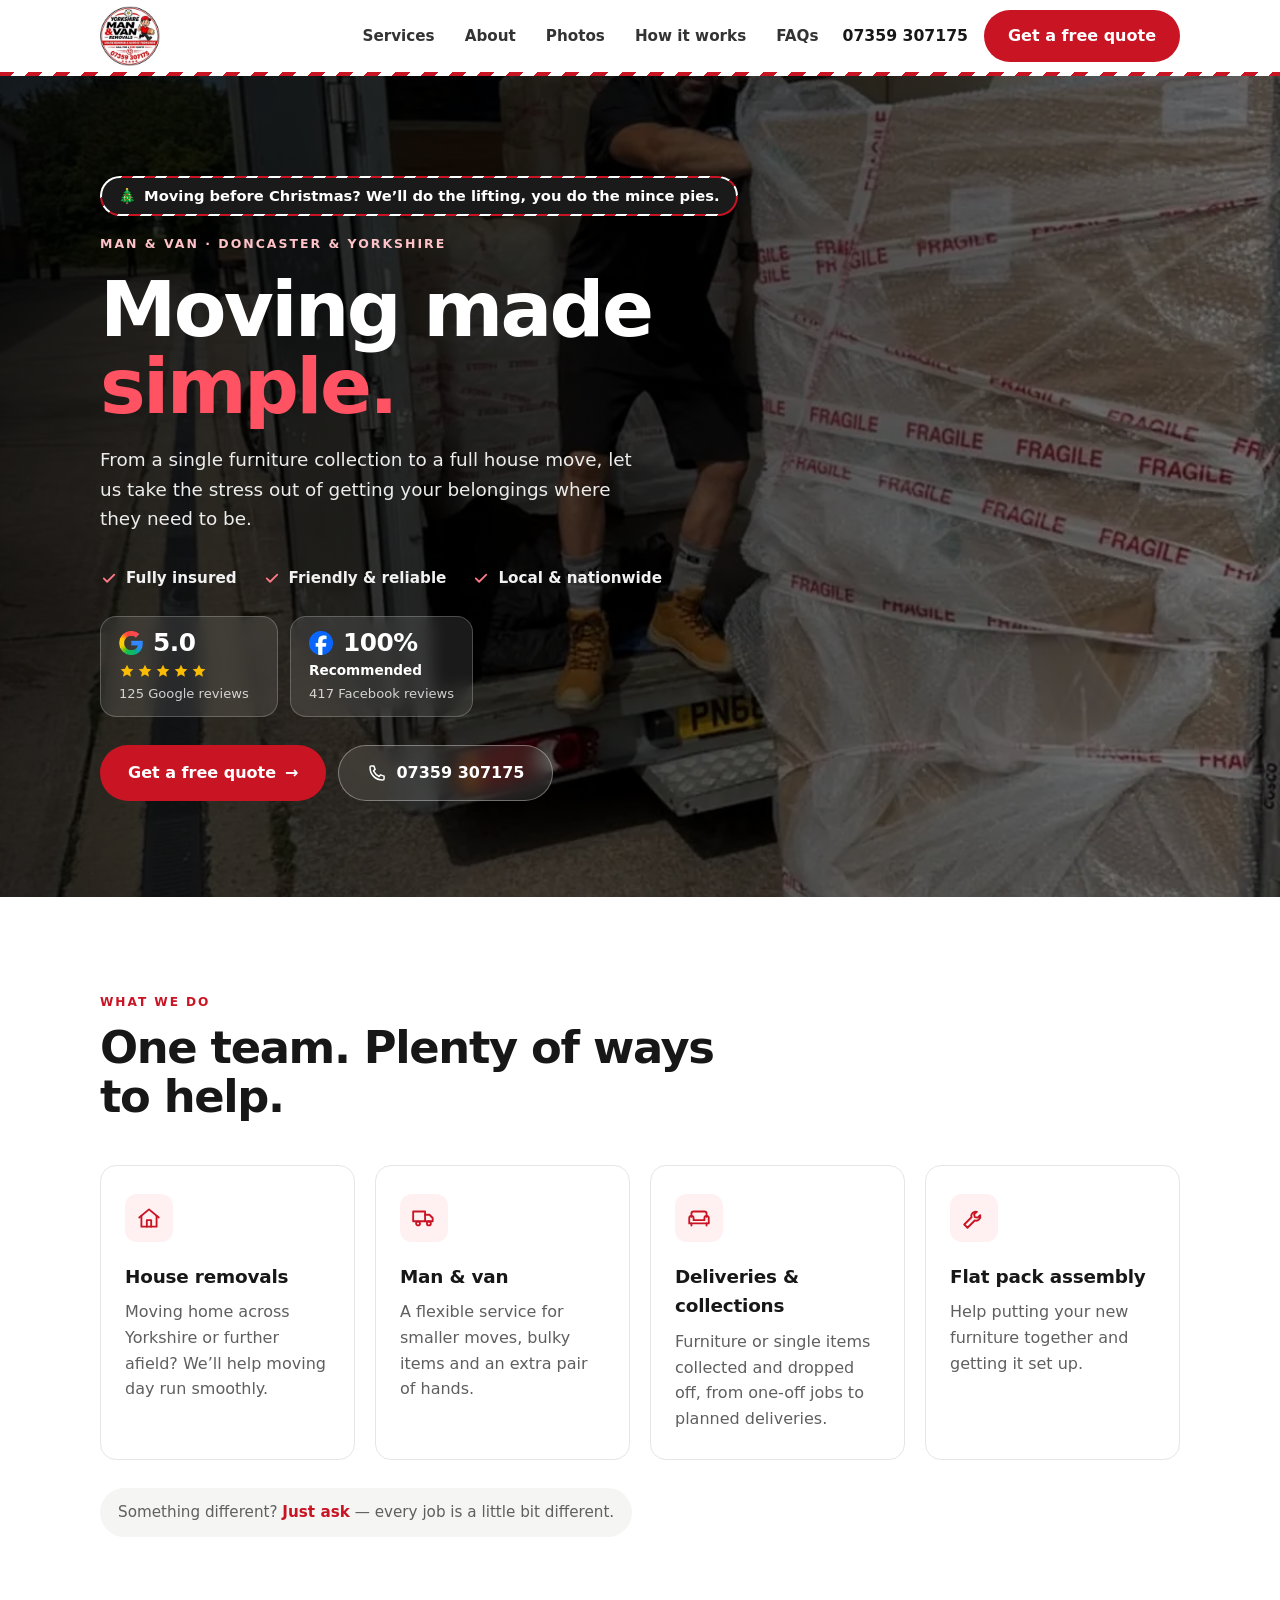
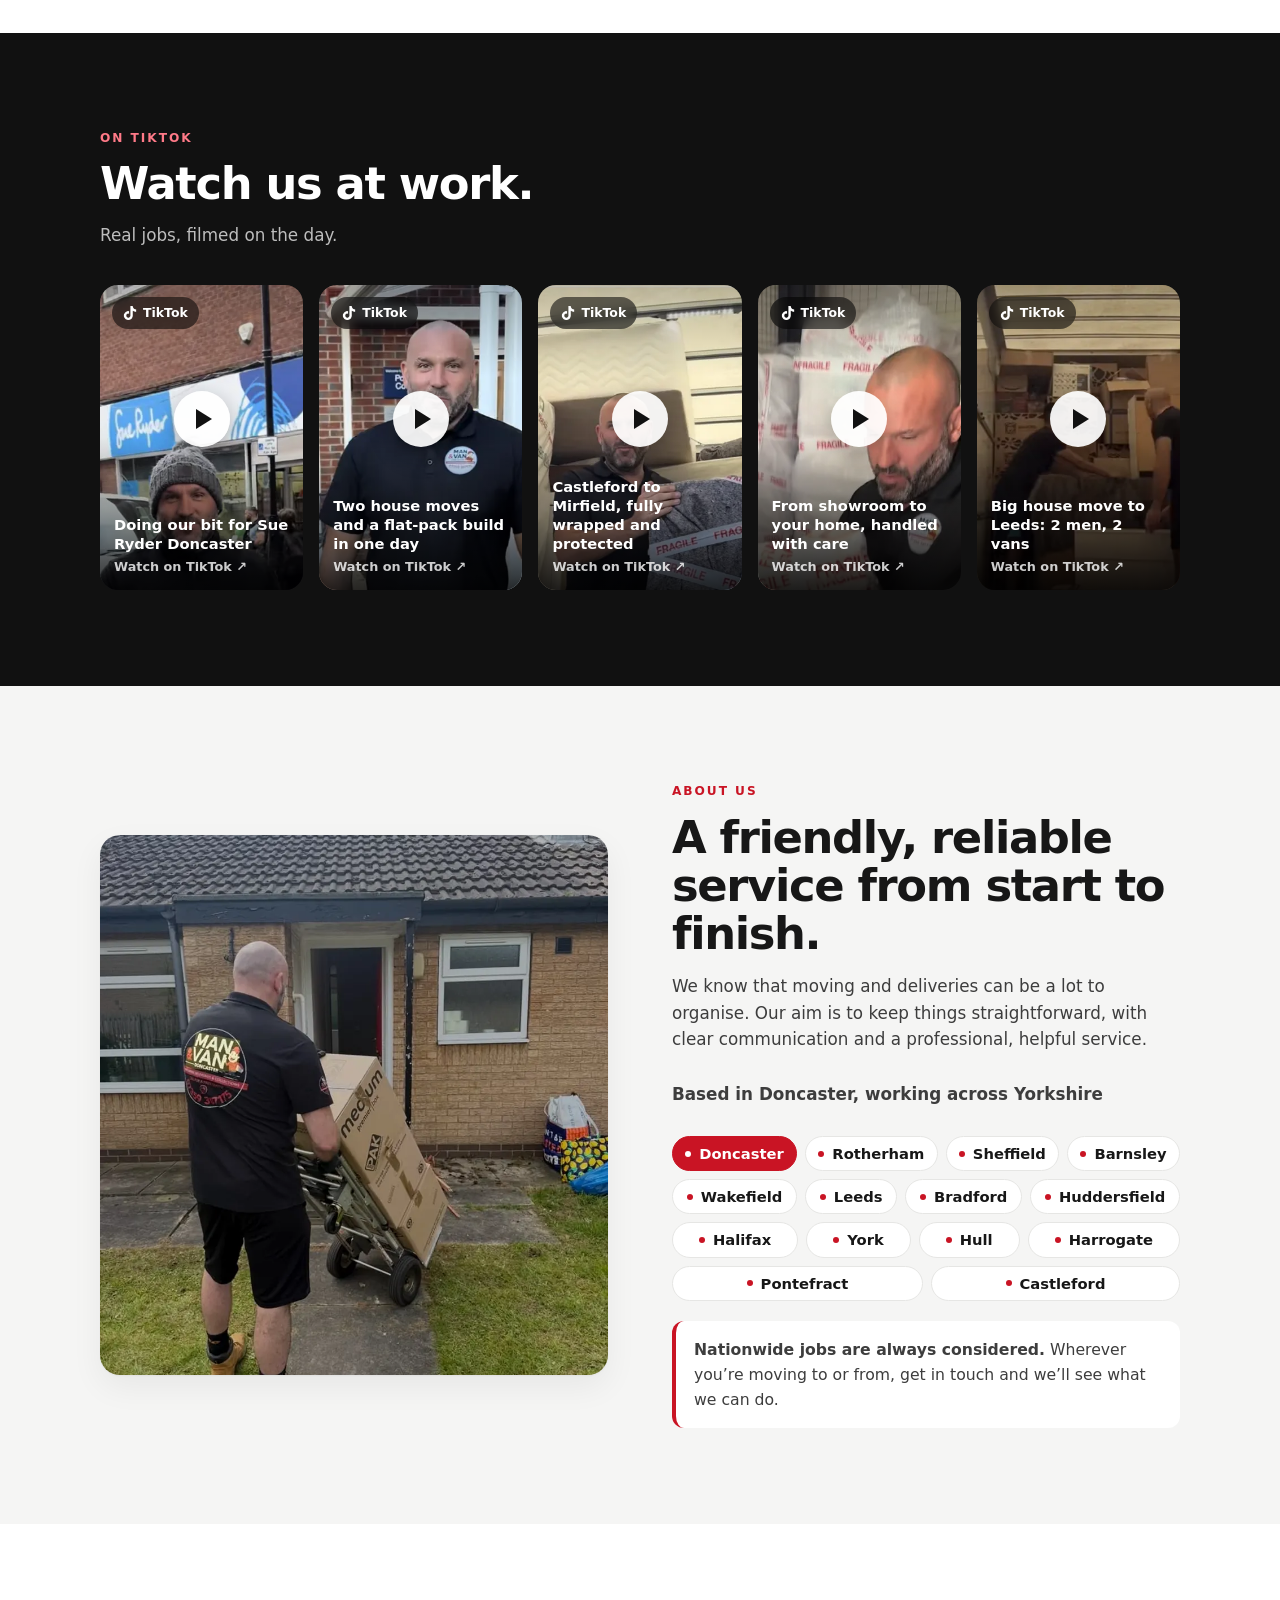
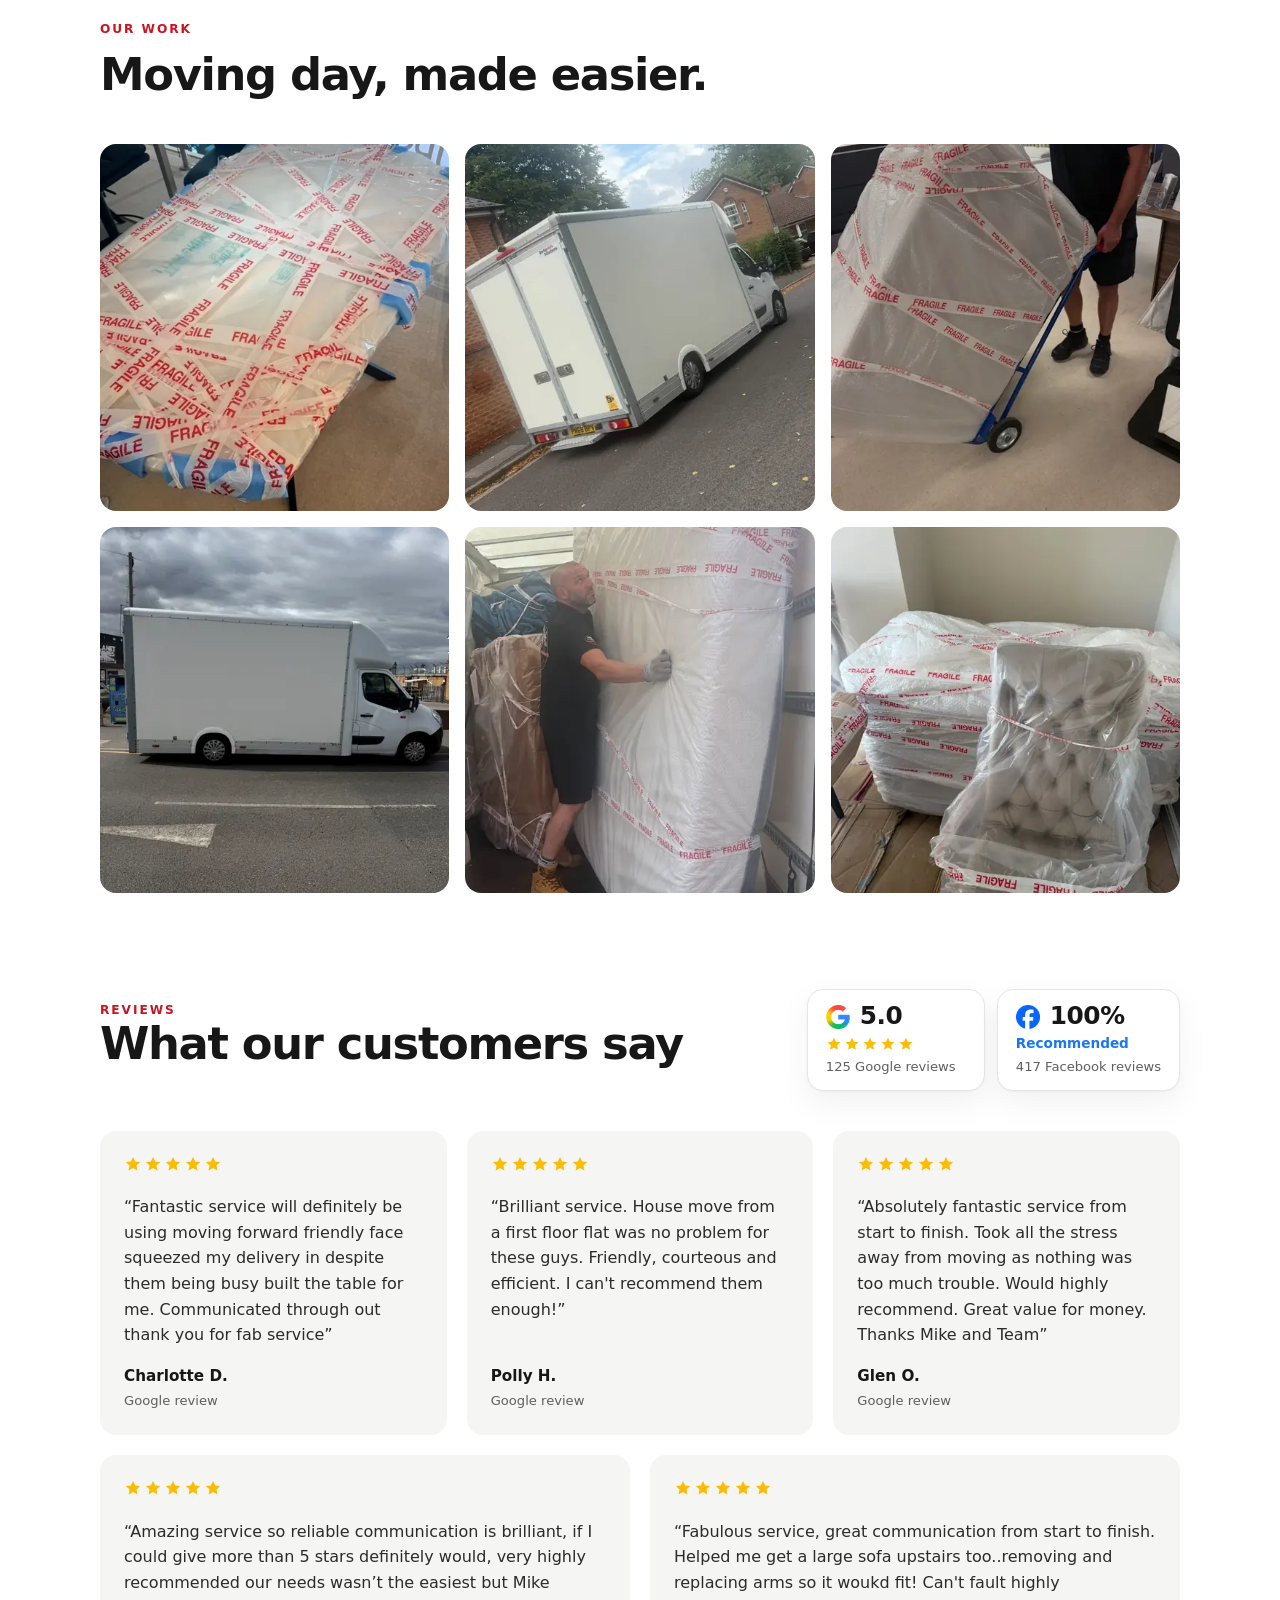
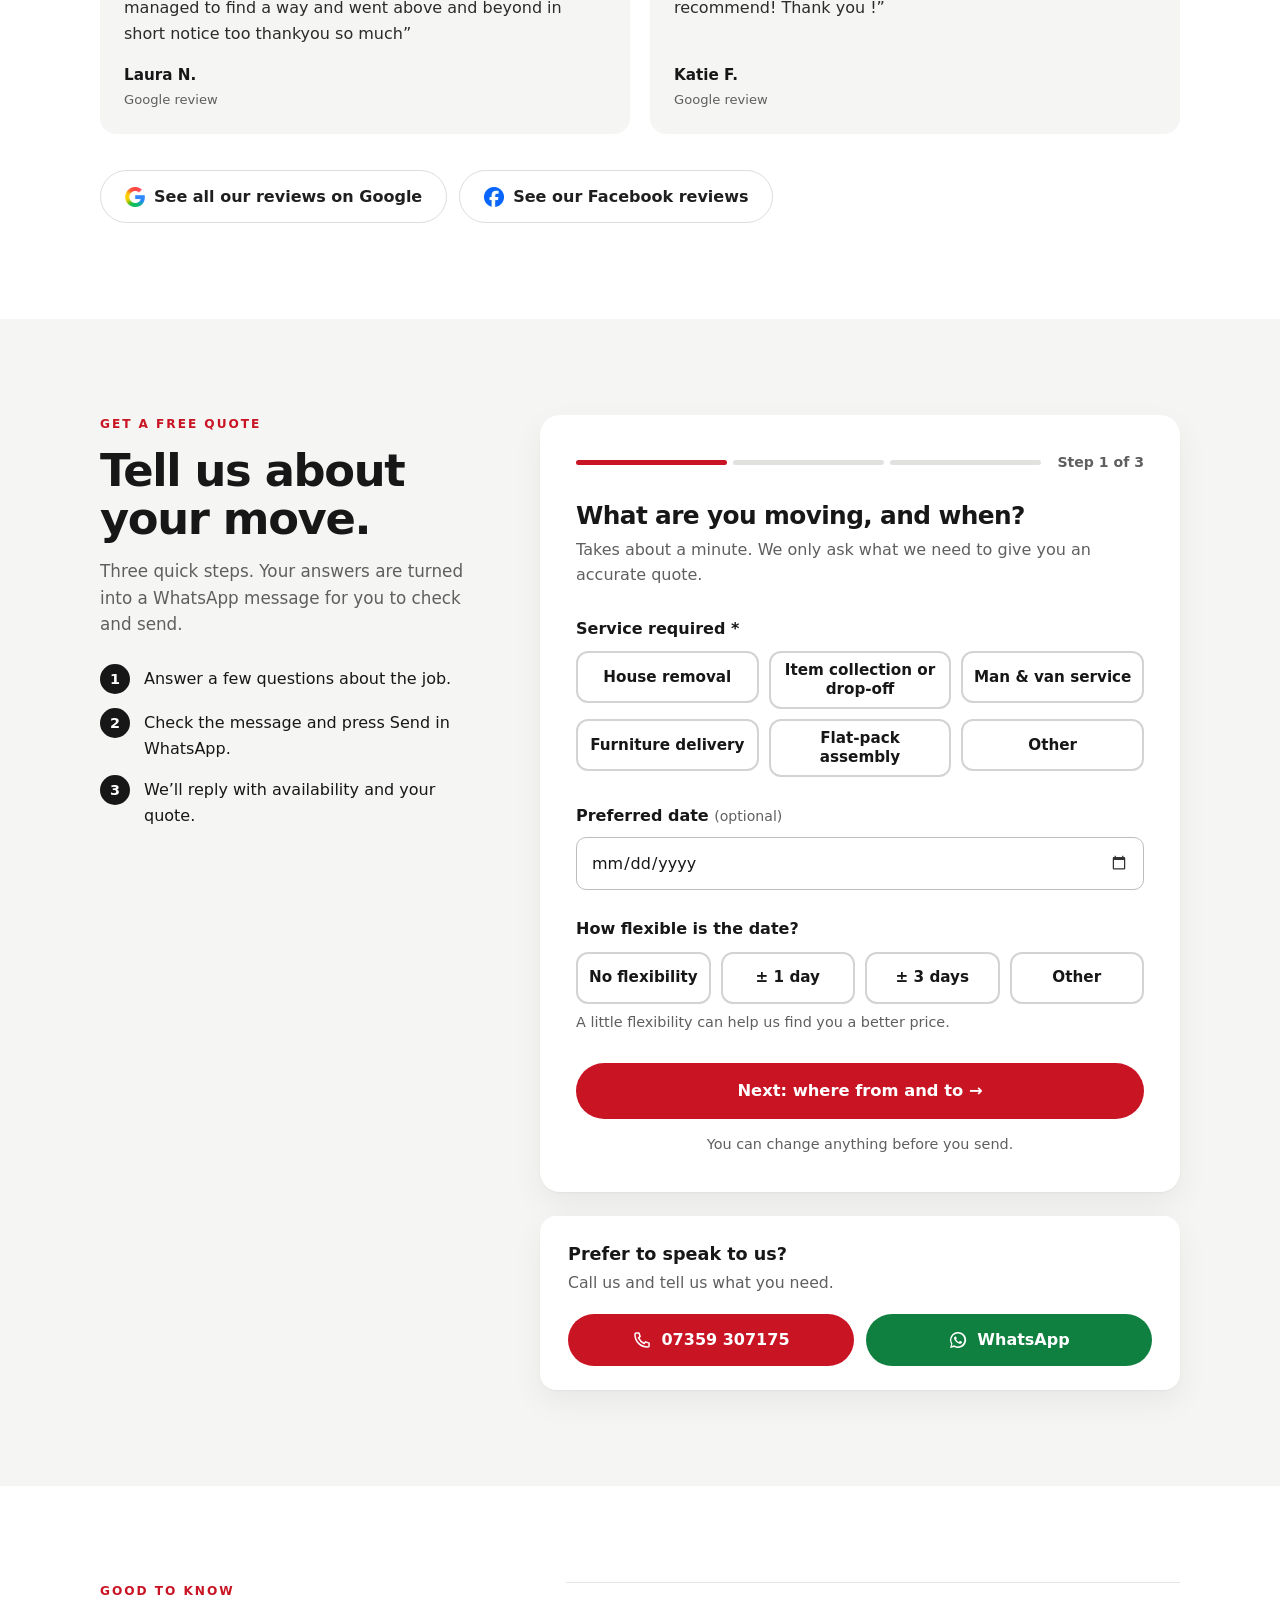
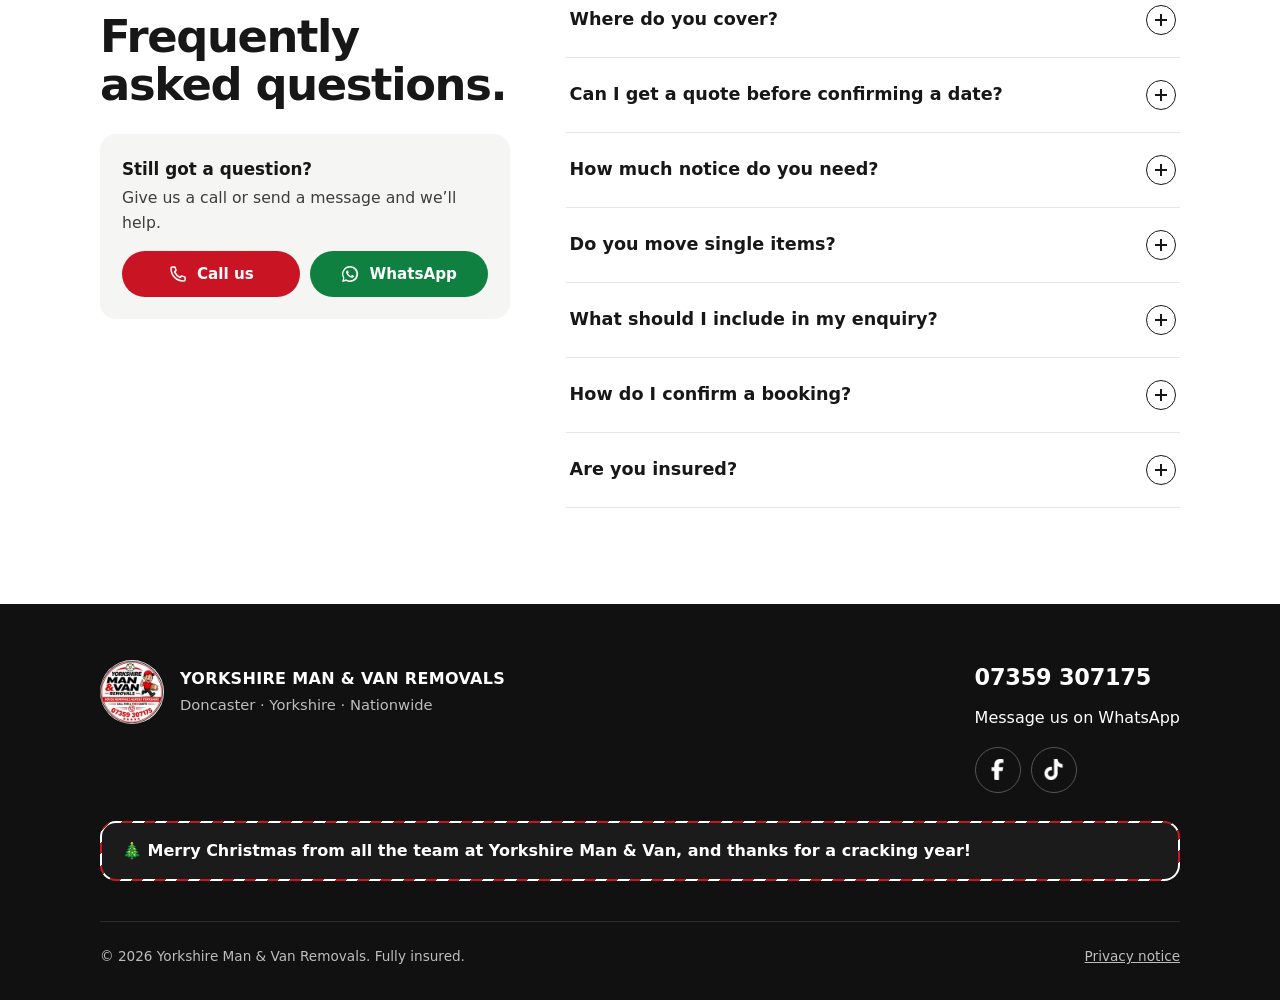
==== commit f829dea5: "Christmas take 3: remove big section; cheeky candy-cane note in main banner, candy-cane stripe under" ====
--- a/public/index.html
+++ b/public/index.html
@@ -26,8 +26,8 @@
   <meta name="twitter:card" content="summary_large_image">
 
   <link rel="preload" as="image" href="assets/hero-1200.webp" imagesrcset="assets/hero-700.webp 700w, assets/hero-1200.webp 1200w" imagesizes="100vw" fetchpriority="high">
-  <link rel="stylesheet" href="css/styles.css?v=52">
-  <link rel="stylesheet" href="css/festive.css?v=52">
+  <link rel="stylesheet" href="css/styles.css?v=53">
+  <link rel="stylesheet" href="css/festive.css?v=53">
 
   <script type="application/ld+json">
   {
@@ -84,9 +84,10 @@
     <section class="hero" id="home">
       <img class="hero-bg" src="assets/hero-1200.webp" srcset="assets/hero-700.webp 700w, assets/hero-1200.webp 1200w" sizes="100vw" width="1200" height="1598" alt="" fetchpriority="high" decoding="async">
       <div class="wrap">
+        <a class="xmas-pill" href="#quote"><span aria-hidden="true">🎄</span> Moving before Christmas? We’ll do the lifting, you do the mince pies.</a><!-- festive -->
         <div class="eyebrow">Man &amp; van · Doncaster &amp; Yorkshire</div>
         <h1>Moving made <span>simple.</span></h1>
-        <p>From a single furniture collection to a full house move, let us take the stress out of getting your belongings where they need to be, so you can settle in and enjoy the festive season.<!-- festive: was "...where they need to be." --></p>
+        <p>From a single furniture collection to a full house move, let us take the stress out of getting your belongings where they need to be.</p>
         <ul class="hero-points">
           <li><svg aria-hidden="true"><use href="#i-check"/></svg> Fully insured</li>
           <li><svg aria-hidden="true"><use href="#i-check"/></svg> Friendly &amp; reliable</li>
@@ -179,21 +180,6 @@
       </div>
       <p class="reviews-link"><a class="btn google" href="https://maps.app.goo.gl/fW2u2MpgDU1QJ3SB8" target="_blank" rel="noopener"><img src="assets/google-g-40.webp" srcset="assets/google-g-40.webp 1x, assets/google-g-80.webp 2x" width="20" height="20" alt="" loading="lazy"> See all our reviews on Google</a><a class="btn fb-light" href="https://www.facebook.com/100084891281969/reviews" target="_blank" rel="noopener"><img src="assets/facebook-f-40.webp" srcset="assets/facebook-f-40.webp 1x, assets/facebook-f-80.webp 2x" width="20" height="20" alt="" loading="lazy"> See our Facebook reviews</a></p>
     </div></section>
-
-    <!-- festive: start -->
-    <section class="season" id="christmas"><div class="wrap">
-      <div class="season-head">
-        <div class="section-head"><div class="kicker">This festive season</div><h2>Home for <span class="serif-accent">Christmas.</span></h2></div>
-        <p class="season-lead">Moving in December can feel like one job too many. We’ll take the heavy lifting off your hands, so the new place feels like home in time for the festivities.</p>
-      </div>
-      <ul class="season-points">
-        <li><h3>Get your dates in early</h3><p>The weeks around Christmas get busy. Send us your plans as soon as you can, even if the date isn’t set in stone yet. Quotes are always free.</p></li>
-        <li><h3>Settled on night one</h3><p>Tell us what matters most for the first evening (the beds, the sofa, the box with the kettle in) and we’ll make sure it goes exactly where you want it.</p></li>
-        <li><h3>Big gifts, sorted</h3><p>New sofa, wardrobe or something too big for the car? We collect and deliver single items too, so it arrives safely before the big day.</p></li>
-      </ul>
-      <div class="season-cta"><a class="btn" href="#quote">Get your free quote <span aria-hidden="true">→</span></a><p>Moving in the new year instead? We’re happy to quote for that too.</p></div>
-    </div></section>
-    <!-- festive: end -->
 
     <section class="quote" id="quote"><div class="wrap quote-grid">
       <div class="quote-intro">
@@ -419,9 +405,7 @@
         </div>
       </div>
     </div>
-    <!-- festive: start -->
-    <div class="season-greeting"><strong>Season’s greetings</strong><p>Thank you to everyone who trusted us with their move this year. Wishing you a very merry Christmas and a happy, settled new year, from all of us at Yorkshire Man &amp; Van.</p></div>
-    <!-- festive: end -->
+    <p class="xmas-greeting"><span aria-hidden="true">🎄</span> Merry Christmas from all the team at Yorkshire Man &amp; Van, and thanks for a cracking year!</p><!-- festive -->
     <div class="footer-small"><span>© <span id="year">2026</span> Yorkshire Man &amp; Van Removals. Fully insured.</span><a href="privacy.html">Privacy notice</a></div>
   </div></footer>
 
@@ -430,6 +414,6 @@
     <a class="btn whatsapp" href="https://wa.me/447359307175" target="_blank" rel="noopener" aria-label="Message us on WhatsApp"><svg aria-hidden="true"><use href="#i-wa"/></svg> WhatsApp</a>
   </div>
 
-  <script src="js/main.js?v=52" defer></script>
+  <script src="js/main.js?v=53" defer></script>
 </body>
 </html>
--- a/public/css/festive.css
+++ b/public/css/festive.css
@@ -1,52 +1,28 @@
-/* ===== Christmas season =====
+/* ===== Christmas touches =====
    To remove after the holidays: delete this file, its <link> in index.html,
-   and the blocks marked "festive" in index.html (the hero line is noted there too). */
+   and the two lines marked "festive" in index.html. */
 
-:root{--evergreen:#12372a;--evergreen-2:#0c2a20;--gold:#d9b46c;--cream:#f6f1e7}
-.serif-accent{font-family:Georgia,"Times New Roman",serif;font-style:italic;font-weight:400;letter-spacing:-.01em}
+/* Candy-cane stripe along the bottom of the header */
+header{border-bottom:0}
+header:after{content:"";position:absolute;left:0;right:0;bottom:-4px;height:4px;pointer-events:none;
+  background:repeating-linear-gradient(135deg,var(--red) 0 10px,#fff 10px 20px)}
 
-/* "Home for Christmas" section */
-.season{position:relative;isolation:isolate;overflow:hidden;color:var(--cream);
-  background:
-    radial-gradient(circle at 88% 8%,rgba(217,180,108,.22),transparent 38%),
-    radial-gradient(circle at 6% 96%,rgba(200,16,46,.18),transparent 42%),
-    linear-gradient(160deg,var(--evergreen),var(--evergreen-2))}
-/* soft, out-of-focus "fairy light" glow */
-.season:before{content:"";position:absolute;inset:0;z-index:-1;opacity:.55;pointer-events:none;
-  background:
-    radial-gradient(circle at 72% 22%,rgba(255,214,140,.35) 0 3px,transparent 14px),
-    radial-gradient(circle at 80% 34%,rgba(255,214,140,.25) 0 2px,transparent 10px),
-    radial-gradient(circle at 92% 28%,rgba(255,214,140,.3) 0 2px,transparent 12px),
-    radial-gradient(circle at 64% 12%,rgba(255,214,140,.2) 0 2px,transparent 9px)}
-.season .kicker{color:var(--gold)}
-.season h2{color:#fff;max-width:16ch}
-.season h2 .serif-accent{color:var(--gold);font-size:1.08em}
-.season-lead{max-width:56ch;margin:0;color:rgba(246,241,231,.82);font-size:1.1rem;line-height:1.65}
-.season-head .section-head{margin-bottom:0}
-.season-head{display:grid;grid-template-columns:1fr 1fr;gap:24px 56px;align-items:end;margin-bottom:48px}
-.season-points{display:grid;grid-template-columns:repeat(3,1fr);gap:20px;margin:0;padding:0;list-style:none;counter-reset:pt}
-.season-points li{counter-increment:pt;padding:26px 24px 24px;border-radius:18px;background:rgba(255,255,255,.05);border:1px solid rgba(217,180,108,.22)}
-.season-points li:before{content:"0" counter(pt);display:block;margin-bottom:14px;font-family:Georgia,"Times New Roman",serif;font-style:italic;font-size:1.5rem;color:var(--gold)}
-.season-points h3{margin:0 0 8px;color:#fff;font-size:1.12rem}
-.season-points p{margin:0;color:rgba(246,241,231,.78);line-height:1.6;font-size:.98rem}
-.season-cta{display:flex;flex-wrap:wrap;align-items:center;gap:14px 24px;margin-top:40px}
-.season-cta p{margin:0;color:rgba(246,241,231,.75);font-size:.95rem}
-.season-cta .btn{box-shadow:0 10px 30px rgba(0,0,0,.25)}
+/* Cheeky note in the main banner, with a candy-cane edge */
+.xmas-pill{display:inline-flex;align-items:center;gap:8px;margin:0 0 18px;padding:8px 16px;border-radius:999px;
+  color:#fff;font-weight:600;font-size:.92rem;line-height:1.35;text-decoration:none;
+  border:2px solid transparent;
+  background:linear-gradient(#1a1a1a,#1a1a1a) padding-box,
+             repeating-linear-gradient(135deg,var(--red) 0 8px,#fff 8px 16px) border-box;
+  transition:transform .2s}
+.xmas-pill:hover{transform:translateY(-1px)}
 
-/* Footer: season's greetings */
-.season-greeting{margin:32px 0 22px;padding:22px 0 0;border-top:1px solid rgba(217,180,108,.35);display:grid;grid-template-columns:auto 1fr;gap:6px 28px;align-items:baseline}
-.season-greeting strong{font-family:Georgia,"Times New Roman",serif;font-style:italic;font-weight:400;font-size:1.45rem;color:var(--gold)}
-.season-greeting p{margin:0;color:rgba(255,255,255,.78);line-height:1.6}
+/* Footer greeting */
+.xmas-greeting{margin:28px 0 20px;padding:16px 20px;border-radius:16px;background:rgba(255,255,255,.06);
+  border:2px solid transparent;
+  background:linear-gradient(#1b1b1b,#1b1b1b) padding-box,
+             repeating-linear-gradient(135deg,var(--red) 0 8px,#fff 8px 16px) border-box;
+  font-weight:600;line-height:1.5}
 
-@media(max-width:900px){
-  .season-head{grid-template-columns:1fr;gap:14px;margin-bottom:28px}
-  .season-lead{font-size:1.02rem}
-  .season-points{grid-template-columns:1fr;gap:12px}
-  .season-points li{display:grid;grid-template-columns:36px 1fr;column-gap:10px;padding:20px 18px}
-  .season-points li:before{grid-row:span 2;margin:0;font-size:1.35rem;line-height:1.2}
-  .season-greeting{grid-template-columns:1fr}
+@media(max-width:520px){
+  .xmas-pill{font-size:.86rem;padding:8px 14px;border-radius:18px}
 }
-@media(max-width:520px){
-  .season-cta .btn{width:100%}
-  .season-cta p{text-align:center;width:100%}
-}
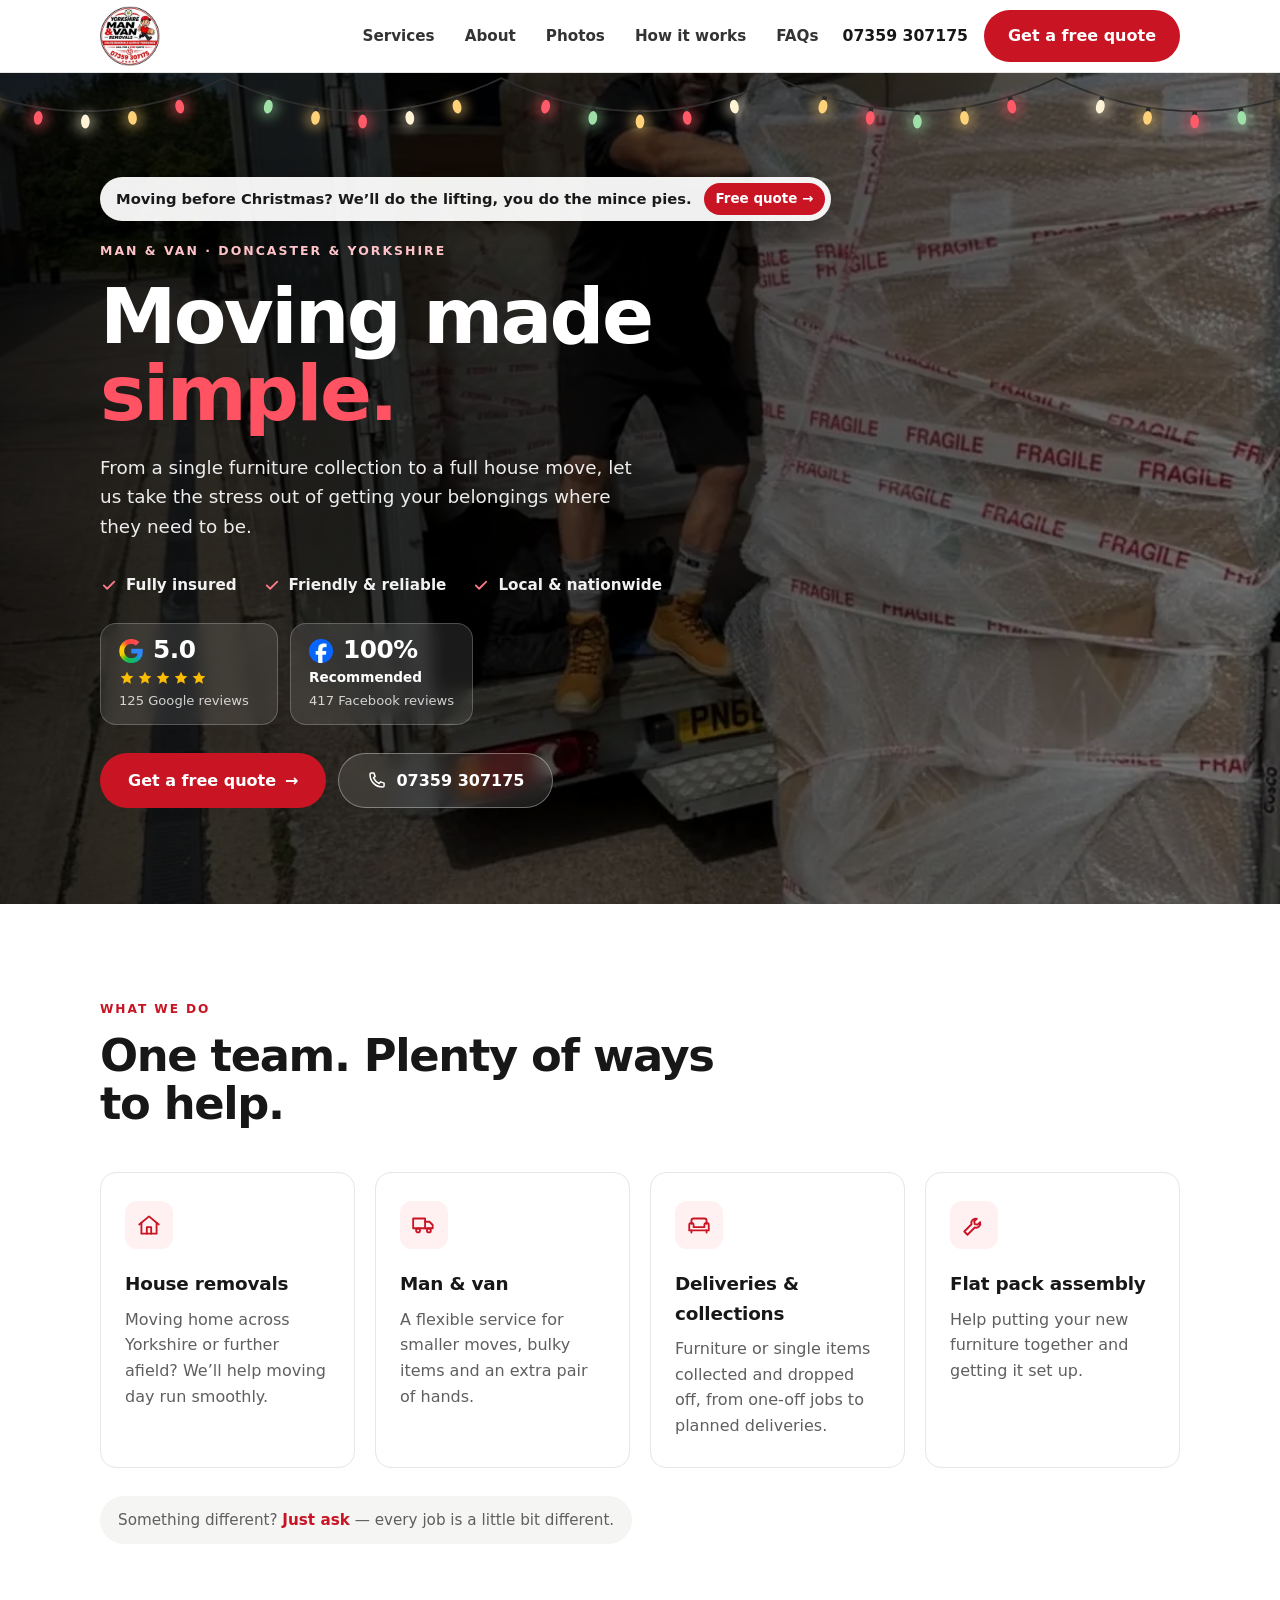
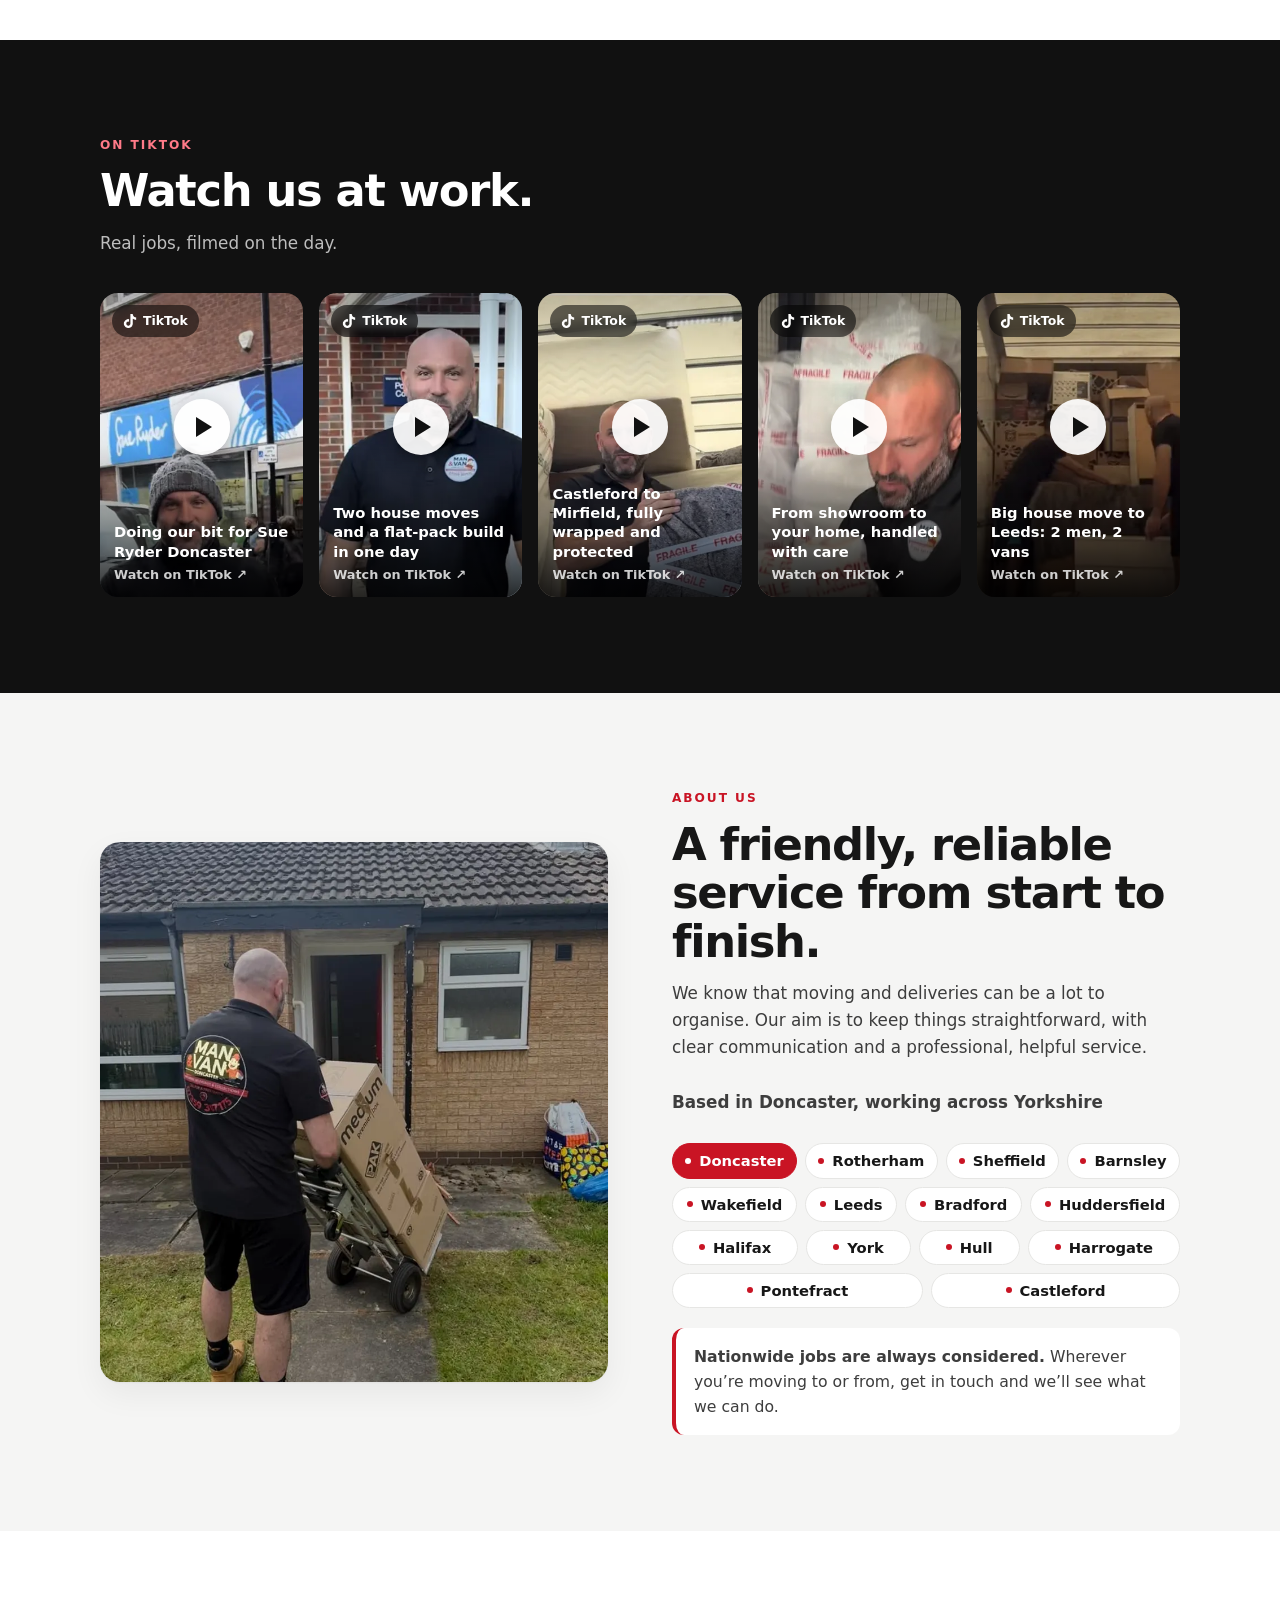
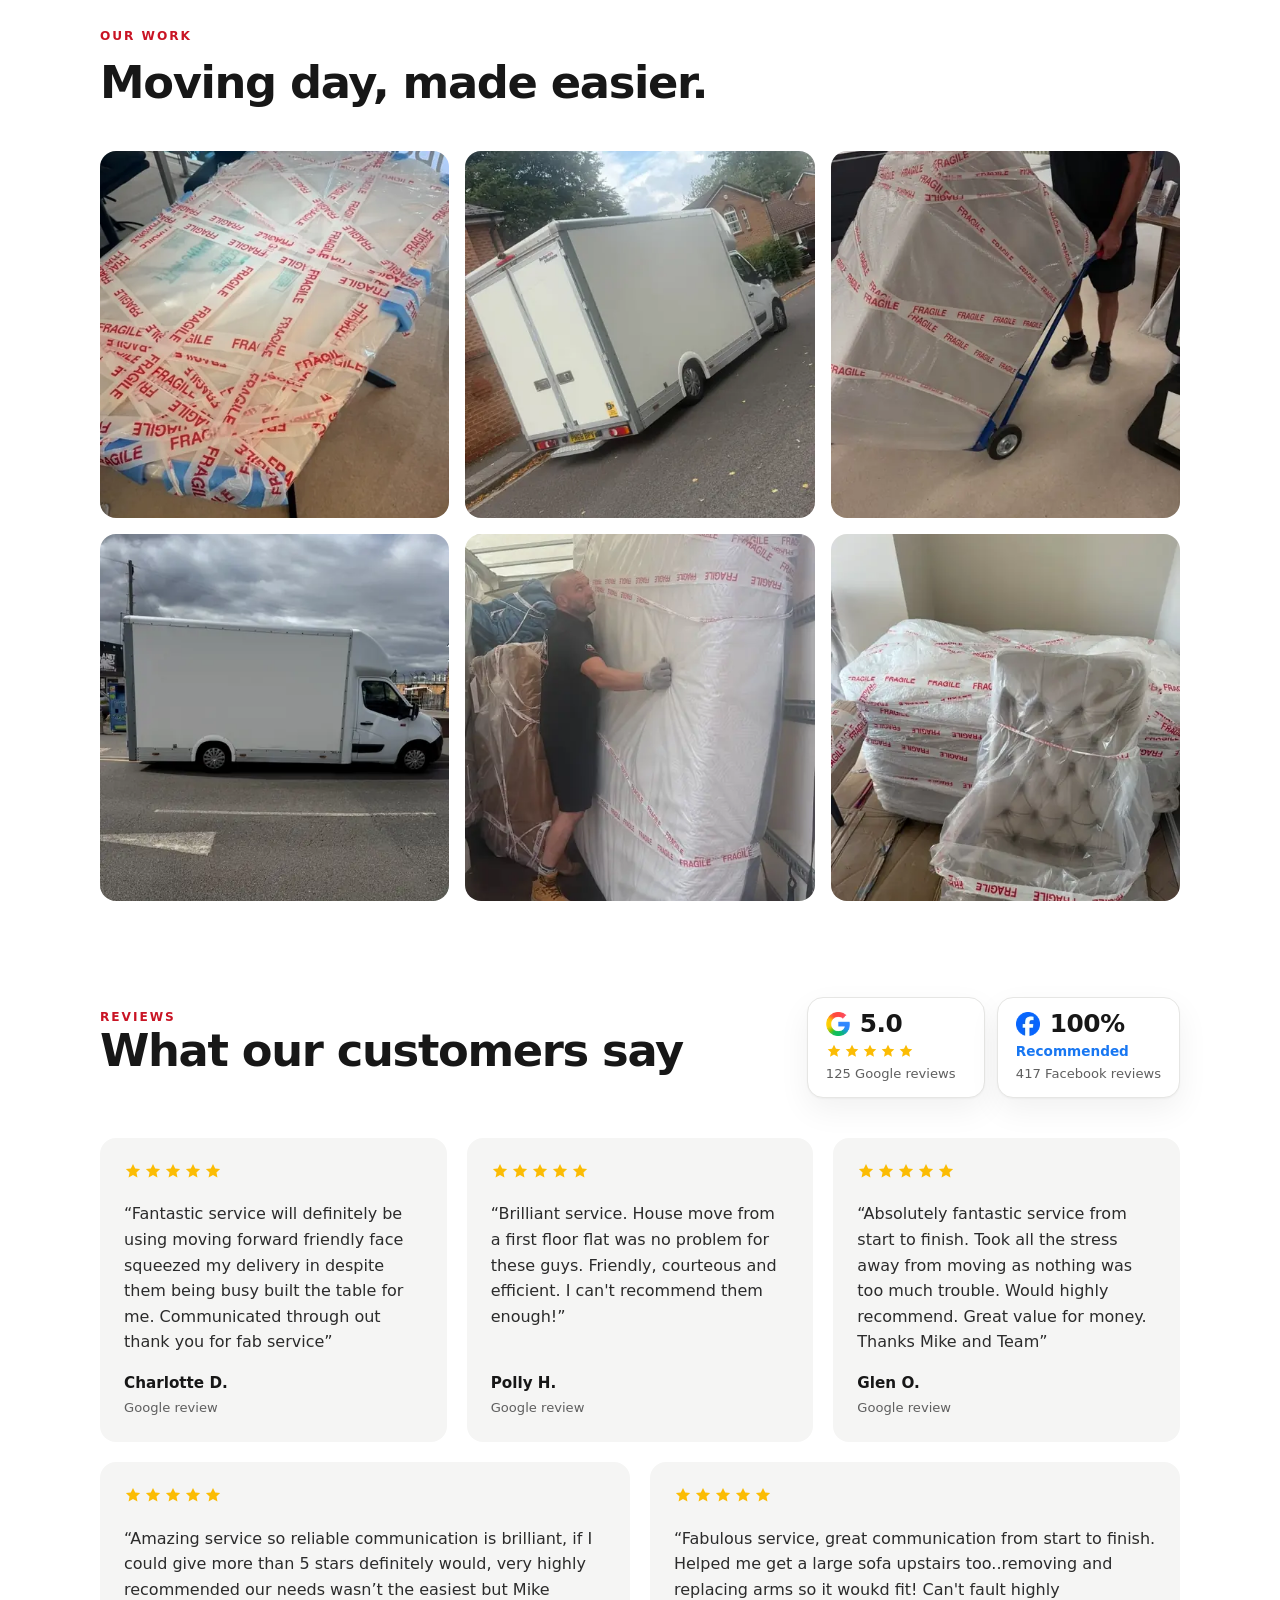
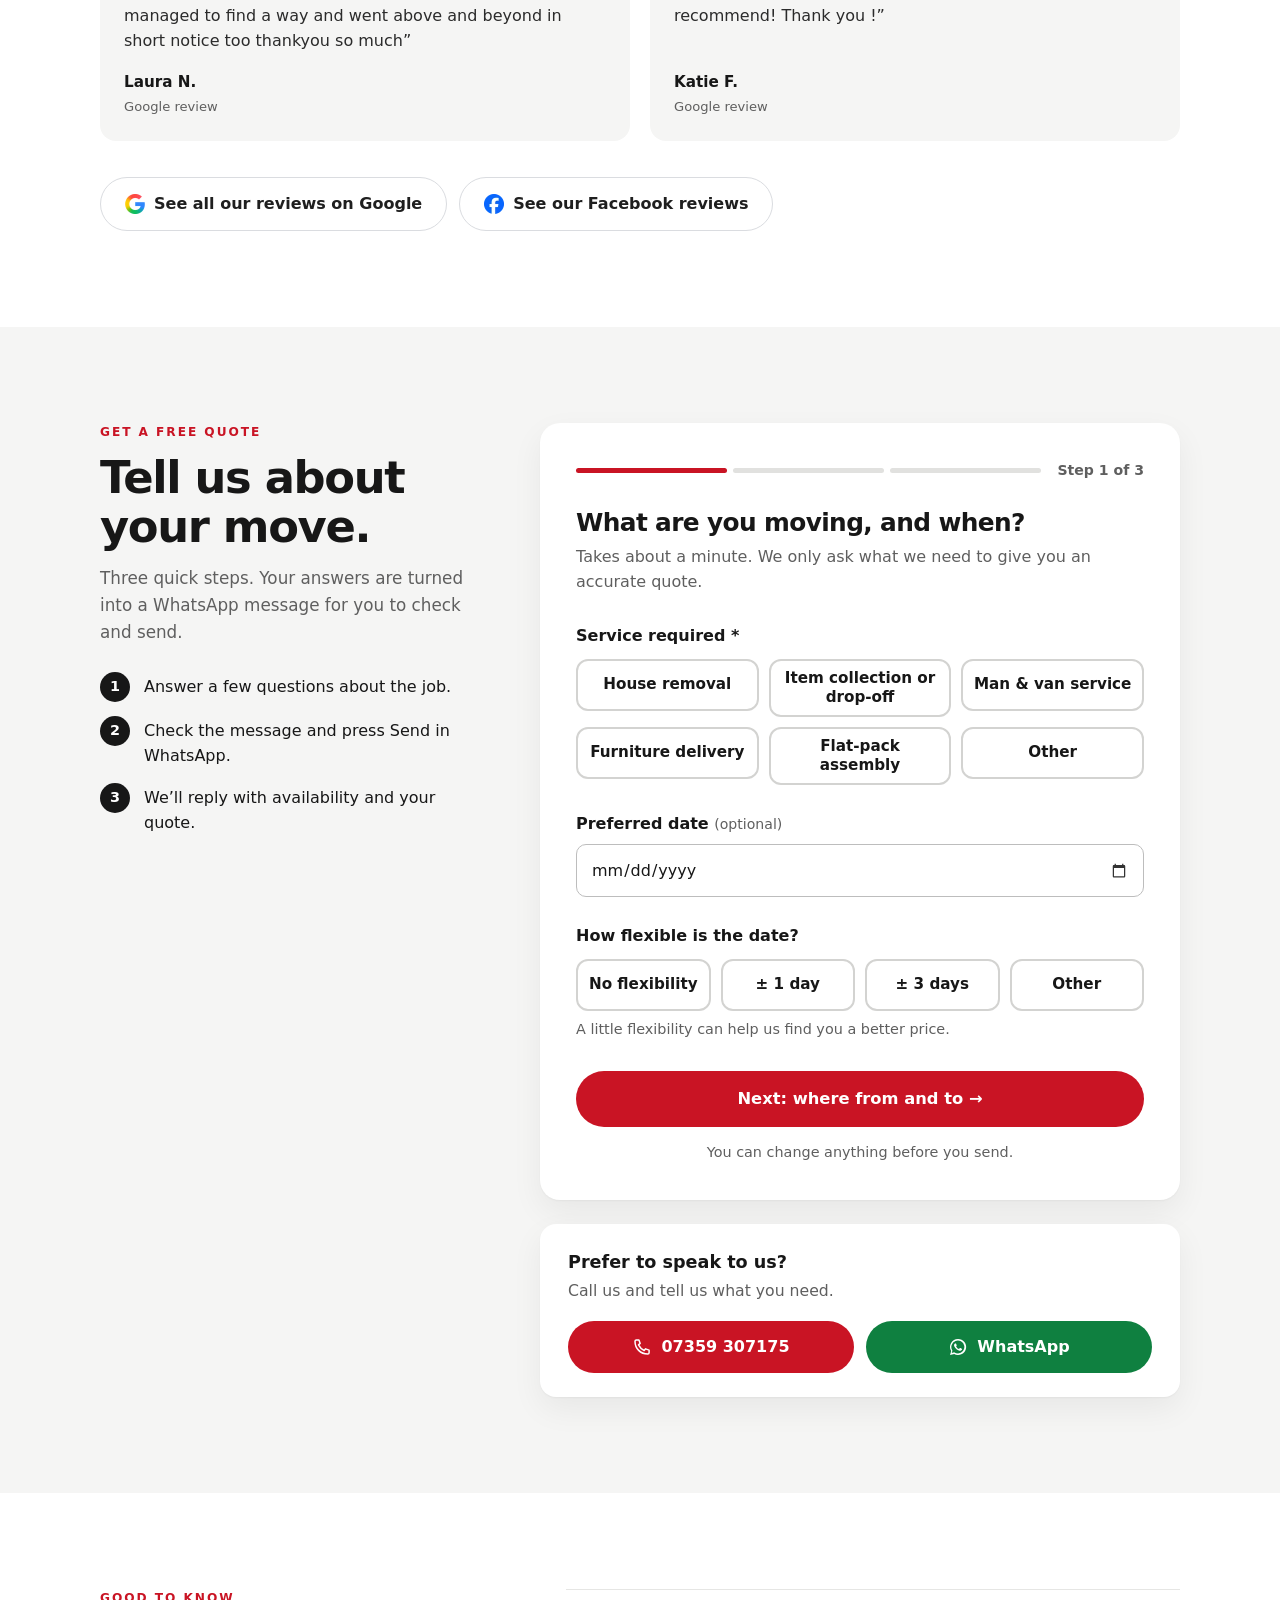
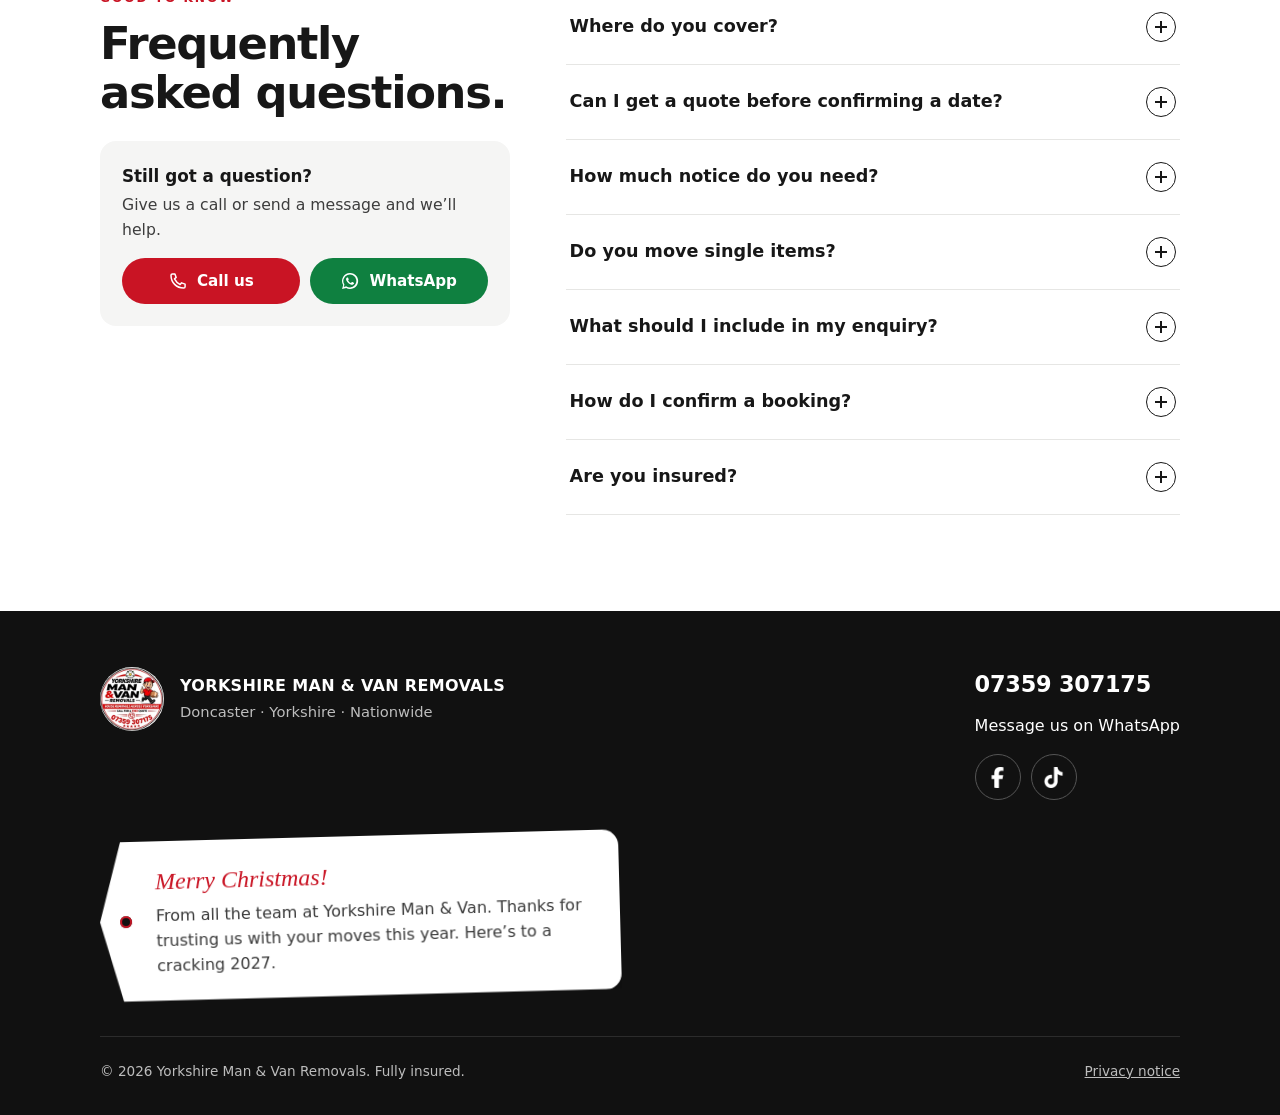
==== commit 4b583c4d: "Christmas take 4: draped fairy lights over main banner, clean seasonal note, gift-tag greeting in fo" ====
--- a/public/index.html
+++ b/public/index.html
@@ -26,8 +26,8 @@
   <meta name="twitter:card" content="summary_large_image">
 
   <link rel="preload" as="image" href="assets/hero-1200.webp" imagesrcset="assets/hero-700.webp 700w, assets/hero-1200.webp 1200w" imagesizes="100vw" fetchpriority="high">
-  <link rel="stylesheet" href="css/styles.css?v=53">
-  <link rel="stylesheet" href="css/festive.css?v=53">
+  <link rel="stylesheet" href="css/styles.css?v=54">
+  <link rel="stylesheet" href="css/festive.css?v=54">
 
   <script type="application/ld+json">
   {
@@ -82,9 +82,10 @@
 
   <main id="main">
     <section class="hero" id="home">
+      <svg class="xmas-lights" viewBox="0 0 1600 90" preserveAspectRatio="xMidYMin slice" aria-hidden="true" focusable="false"><path d="M0 6.0 L8 9.7 L16 13.2 L24 16.5 L32 19.7 L40 22.6 L48 25.4 L56 27.9 L64 30.3 L72 32.5 L80 34.5 L88 36.3 L96 37.9 L104 39.3 L112 40.6 L120 41.6 L128 42.5 L136 43.1 L144 43.6 L152 43.9 L160 44.0 L168 43.9 L176 43.6 L184 43.1 L192 42.5 L200 41.6 L208 40.6 L216 39.3 L224 37.9 L232 36.3 L240 34.5 L248 32.5 L256 30.3 L264 27.9 L272 25.4 L280 22.6 L288 19.7 L296 16.5 L304 13.2 L312 9.7 L320 6.0 L328 9.7 L336 13.2 L344 16.5 L352 19.7 L360 22.6 L368 25.4 L376 27.9 L384 30.3 L392 32.5 L400 34.5 L408 36.3 L416 37.9 L424 39.3 L432 40.6 L440 41.6 L448 42.5 L456 43.1 L464 43.6 L472 43.9 L480 44.0 L488 43.9 L496 43.6 L504 43.1 L512 42.5 L520 41.6 L528 40.6 L536 39.3 L544 37.9 L552 36.3 L560 34.5 L568 32.5 L576 30.3 L584 27.9 L592 25.4 L600 22.6 L608 19.7 L616 16.5 L624 13.2 L632 9.7 L640 6.0 L648 9.7 L656 13.2 L664 16.5 L672 19.7 L680 22.6 L688 25.4 L696 27.9 L704 30.3 L712 32.5 L720 34.5 L728 36.3 L736 37.9 L744 39.3 L752 40.6 L760 41.6 L768 42.5 L776 43.1 L784 43.6 L792 43.9 L800 44.0 L808 43.9 L816 43.6 L824 43.1 L832 42.5 L840 41.6 L848 40.6 L856 39.3 L864 37.9 L872 36.3 L880 34.5 L888 32.5 L896 30.3 L904 27.9 L912 25.4 L920 22.6 L928 19.7 L936 16.5 L944 13.2 L952 9.7 L960 6.0 L968 9.7 L976 13.2 L984 16.5 L992 19.7 L1000 22.6 L1008 25.4 L1016 27.9 L1024 30.3 L1032 32.5 L1040 34.5 L1048 36.3 L1056 37.9 L1064 39.3 L1072 40.6 L1080 41.6 L1088 42.5 L1096 43.1 L1104 43.6 L1112 43.9 L1120 44.0 L1128 43.9 L1136 43.6 L1144 43.1 L1152 42.5 L1160 41.6 L1168 40.6 L1176 39.3 L1184 37.9 L1192 36.3 L1200 34.5 L1208 32.5 L1216 30.3 L1224 27.9 L1232 25.4 L1240 22.6 L1248 19.7 L1256 16.5 L1264 13.2 L1272 9.7 L1280 6.0 L1288 9.7 L1296 13.2 L1304 16.5 L1312 19.7 L1320 22.6 L1328 25.4 L1336 27.9 L1344 30.3 L1352 32.5 L1360 34.5 L1368 36.3 L1376 37.9 L1384 39.3 L1392 40.6 L1400 41.6 L1408 42.5 L1416 43.1 L1424 43.6 L1432 43.9 L1440 44.0 L1448 43.9 L1456 43.6 L1464 43.1 L1472 42.5 L1480 41.6 L1488 40.6 L1496 39.3 L1504 37.9 L1512 36.3 L1520 34.5 L1528 32.5 L1536 30.3 L1544 27.9 L1552 25.4 L1560 22.6 L1568 19.7 L1576 16.5 L1584 13.2 L1592 9.7 L1600 6.0" fill="none" stroke="#2b2b2b" stroke-width="2" stroke-linecap="round"/><g class="bulb" transform="translate(53.3 27.1) rotate(10.5)"><circle class="glow" fill="#ffd27a" cy="13" r="13"/><rect x="-2.6" y="0" width="5.2" height="5" rx="1" fill="#2b2b2b"/><ellipse class="glass" fill="#ffd27a" cy="12" rx="5" ry="8"/></g><g class="bulb" transform="translate(106.7 39.8) rotate(5.4)"><circle class="glow" fill="#ff5a68" cy="13" r="13"/><rect x="-2.6" y="0" width="5.2" height="5" rx="1" fill="#2b2b2b"/><ellipse class="glass" fill="#ff5a68" cy="12" rx="5" ry="8"/></g><g class="bulb" transform="translate(160.0 44.0) rotate(0.0)"><circle class="glow" fill="#fff3d6" cy="13" r="13"/><rect x="-2.6" y="0" width="5.2" height="5" rx="1" fill="#2b2b2b"/><ellipse class="glass" fill="#fff3d6" cy="12" rx="5" ry="8"/></g><g class="bulb" transform="translate(213.3 39.8) rotate(-5.4)"><circle class="glow" fill="#ffd27a" cy="13" r="13"/><rect x="-2.6" y="0" width="5.2" height="5" rx="1" fill="#2b2b2b"/><ellipse class="glass" fill="#ffd27a" cy="12" rx="5" ry="8"/></g><g class="bulb" transform="translate(266.7 27.1) rotate(-10.5)"><circle class="glow" fill="#ff5a68" cy="13" r="13"/><rect x="-2.6" y="0" width="5.2" height="5" rx="1" fill="#2b2b2b"/><ellipse class="glass" fill="#ff5a68" cy="12" rx="5" ry="8"/></g><g class="bulb" transform="translate(373.3 27.1) rotate(10.5)"><circle class="glow" fill="#9fe0a8" cy="13" r="13"/><rect x="-2.6" y="0" width="5.2" height="5" rx="1" fill="#2b2b2b"/><ellipse class="glass" fill="#9fe0a8" cy="12" rx="5" ry="8"/></g><g class="bulb" transform="translate(426.7 39.8) rotate(5.4)"><circle class="glow" fill="#ffd27a" cy="13" r="13"/><rect x="-2.6" y="0" width="5.2" height="5" rx="1" fill="#2b2b2b"/><ellipse class="glass" fill="#ffd27a" cy="12" rx="5" ry="8"/></g><g class="bulb" transform="translate(480.0 44.0) rotate(0.0)"><circle class="glow" fill="#ff5a68" cy="13" r="13"/><rect x="-2.6" y="0" width="5.2" height="5" rx="1" fill="#2b2b2b"/><ellipse class="glass" fill="#ff5a68" cy="12" rx="5" ry="8"/></g><g class="bulb" transform="translate(533.3 39.8) rotate(-5.4)"><circle class="glow" fill="#fff3d6" cy="13" r="13"/><rect x="-2.6" y="0" width="5.2" height="5" rx="1" fill="#2b2b2b"/><ellipse class="glass" fill="#fff3d6" cy="12" rx="5" ry="8"/></g><g class="bulb" transform="translate(586.7 27.1) rotate(-10.5)"><circle class="glow" fill="#ffd27a" cy="13" r="13"/><rect x="-2.6" y="0" width="5.2" height="5" rx="1" fill="#2b2b2b"/><ellipse class="glass" fill="#ffd27a" cy="12" rx="5" ry="8"/></g><g class="bulb" transform="translate(693.3 27.1) rotate(10.5)"><circle class="glow" fill="#ff5a68" cy="13" r="13"/><rect x="-2.6" y="0" width="5.2" height="5" rx="1" fill="#2b2b2b"/><ellipse class="glass" fill="#ff5a68" cy="12" rx="5" ry="8"/></g><g class="bulb" transform="translate(746.7 39.8) rotate(5.4)"><circle class="glow" fill="#9fe0a8" cy="13" r="13"/><rect x="-2.6" y="0" width="5.2" height="5" rx="1" fill="#2b2b2b"/><ellipse class="glass" fill="#9fe0a8" cy="12" rx="5" ry="8"/></g><g class="bulb" transform="translate(800.0 44.0) rotate(0.0)"><circle class="glow" fill="#ffd27a" cy="13" r="13"/><rect x="-2.6" y="0" width="5.2" height="5" rx="1" fill="#2b2b2b"/><ellipse class="glass" fill="#ffd27a" cy="12" rx="5" ry="8"/></g><g class="bulb" transform="translate(853.3 39.8) rotate(-5.4)"><circle class="glow" fill="#ff5a68" cy="13" r="13"/><rect x="-2.6" y="0" width="5.2" height="5" rx="1" fill="#2b2b2b"/><ellipse class="glass" fill="#ff5a68" cy="12" rx="5" ry="8"/></g><g class="bulb" transform="translate(906.7 27.1) rotate(-10.5)"><circle class="glow" fill="#fff3d6" cy="13" r="13"/><rect x="-2.6" y="0" width="5.2" height="5" rx="1" fill="#2b2b2b"/><ellipse class="glass" fill="#fff3d6" cy="12" rx="5" ry="8"/></g><g class="bulb" transform="translate(1013.3 27.1) rotate(10.5)"><circle class="glow" fill="#ffd27a" cy="13" r="13"/><rect x="-2.6" y="0" width="5.2" height="5" rx="1" fill="#2b2b2b"/><ellipse class="glass" fill="#ffd27a" cy="12" rx="5" ry="8"/></g><g class="bulb" transform="translate(1066.7 39.8) rotate(5.4)"><circle class="glow" fill="#ff5a68" cy="13" r="13"/><rect x="-2.6" y="0" width="5.2" height="5" rx="1" fill="#2b2b2b"/><ellipse class="glass" fill="#ff5a68" cy="12" rx="5" ry="8"/></g><g class="bulb" transform="translate(1120.0 44.0) rotate(0.0)"><circle class="glow" fill="#9fe0a8" cy="13" r="13"/><rect x="-2.6" y="0" width="5.2" height="5" rx="1" fill="#2b2b2b"/><ellipse class="glass" fill="#9fe0a8" cy="12" rx="5" ry="8"/></g><g class="bulb" transform="translate(1173.3 39.8) rotate(-5.4)"><circle class="glow" fill="#ffd27a" cy="13" r="13"/><rect x="-2.6" y="0" width="5.2" height="5" rx="1" fill="#2b2b2b"/><ellipse class="glass" fill="#ffd27a" cy="12" rx="5" ry="8"/></g><g class="bulb" transform="translate(1226.7 27.1) rotate(-10.5)"><circle class="glow" fill="#ff5a68" cy="13" r="13"/><rect x="-2.6" y="0" width="5.2" height="5" rx="1" fill="#2b2b2b"/><ellipse class="glass" fill="#ff5a68" cy="12" rx="5" ry="8"/></g><g class="bulb" transform="translate(1333.3 27.1) rotate(10.5)"><circle class="glow" fill="#fff3d6" cy="13" r="13"/><rect x="-2.6" y="0" width="5.2" height="5" rx="1" fill="#2b2b2b"/><ellipse class="glass" fill="#fff3d6" cy="12" rx="5" ry="8"/></g><g class="bulb" transform="translate(1386.7 39.8) rotate(5.4)"><circle class="glow" fill="#ffd27a" cy="13" r="13"/><rect x="-2.6" y="0" width="5.2" height="5" rx="1" fill="#2b2b2b"/><ellipse class="glass" fill="#ffd27a" cy="12" rx="5" ry="8"/></g><g class="bulb" transform="translate(1440.0 44.0) rotate(0.0)"><circle class="glow" fill="#ff5a68" cy="13" r="13"/><rect x="-2.6" y="0" width="5.2" height="5" rx="1" fill="#2b2b2b"/><ellipse class="glass" fill="#ff5a68" cy="12" rx="5" ry="8"/></g><g class="bulb" transform="translate(1493.3 39.8) rotate(-5.4)"><circle class="glow" fill="#9fe0a8" cy="13" r="13"/><rect x="-2.6" y="0" width="5.2" height="5" rx="1" fill="#2b2b2b"/><ellipse class="glass" fill="#9fe0a8" cy="12" rx="5" ry="8"/></g><g class="bulb" transform="translate(1546.7 27.1) rotate(-10.5)"><circle class="glow" fill="#ffd27a" cy="13" r="13"/><rect x="-2.6" y="0" width="5.2" height="5" rx="1" fill="#2b2b2b"/><ellipse class="glass" fill="#ffd27a" cy="12" rx="5" ry="8"/></g></svg><!-- festive -->
       <img class="hero-bg" src="assets/hero-1200.webp" srcset="assets/hero-700.webp 700w, assets/hero-1200.webp 1200w" sizes="100vw" width="1200" height="1598" alt="" fetchpriority="high" decoding="async">
       <div class="wrap">
-        <a class="xmas-pill" href="#quote"><span aria-hidden="true">🎄</span> Moving before Christmas? We’ll do the lifting, you do the mince pies.</a><!-- festive -->
+        <a class="xmas-note" href="#quote"><span>Moving before Christmas? We’ll do the lifting, you do the mince pies.</span><b><span class="xn-label">Free quote </span><span aria-hidden="true">→</span></b></a><!-- festive -->
         <div class="eyebrow">Man &amp; van · Doncaster &amp; Yorkshire</div>
         <h1>Moving made <span>simple.</span></h1>
         <p>From a single furniture collection to a full house move, let us take the stress out of getting your belongings where they need to be.</p>
@@ -405,7 +406,10 @@
         </div>
       </div>
     </div>
-    <p class="xmas-greeting"><span aria-hidden="true">🎄</span> Merry Christmas from all the team at Yorkshire Man &amp; Van, and thanks for a cracking year!</p><!-- festive -->
+    <div class="xmas-tag"><!-- festive -->
+      <p class="xmas-tag-title">Merry Christmas!</p>
+      <p>From all the team at Yorkshire Man &amp; Van. Thanks for trusting us with your moves this year. Here’s to a cracking 2027.</p>
+    </div><!-- festive -->
     <div class="footer-small"><span>© <span id="year">2026</span> Yorkshire Man &amp; Van Removals. Fully insured.</span><a href="privacy.html">Privacy notice</a></div>
   </div></footer>
 
@@ -414,6 +418,6 @@
     <a class="btn whatsapp" href="https://wa.me/447359307175" target="_blank" rel="noopener" aria-label="Message us on WhatsApp"><svg aria-hidden="true"><use href="#i-wa"/></svg> WhatsApp</a>
   </div>
 
-  <script src="js/main.js?v=53" defer></script>
+  <script src="js/main.js?v=54" defer></script>
 </body>
 </html>
--- a/public/css/festive.css
+++ b/public/css/festive.css
@@ -1,28 +1,38 @@
 /* ===== Christmas touches =====
    To remove after the holidays: delete this file, its <link> in index.html,
-   and the two lines marked "festive" in index.html. */
+   and the lines marked "festive" in index.html. */
 
-/* Candy-cane stripe along the bottom of the header */
-header{border-bottom:0}
-header:after{content:"";position:absolute;left:0;right:0;bottom:-4px;height:4px;pointer-events:none;
-  background:repeating-linear-gradient(135deg,var(--red) 0 10px,#fff 10px 20px)}
+/* Fairy lights draped across the top of the main banner */
+.xmas-lights{position:absolute;top:0;left:0;width:100%;height:78px;z-index:0;pointer-events:none;overflow:visible}
+.hero .wrap{position:relative;z-index:1}
+.xmas-lights .glow{opacity:.35;filter:blur(6px)}
+.xmas-lights .bulb{animation:bulb 2.6s ease-in-out infinite}
+.xmas-lights .bulb:nth-of-type(4n+2){animation-delay:.65s}
+.xmas-lights .bulb:nth-of-type(4n+3){animation-delay:1.3s}
+.xmas-lights .bulb:nth-of-type(4n){animation-delay:1.95s}
+@keyframes bulb{0%,100%{opacity:1}50%{opacity:.55}}
+@media (prefers-reduced-motion:reduce){.xmas-lights .bulb{animation:none}}
 
-/* Cheeky note in the main banner, with a candy-cane edge */
-.xmas-pill{display:inline-flex;align-items:center;gap:8px;margin:0 0 18px;padding:8px 16px;border-radius:999px;
-  color:#fff;font-weight:600;font-size:.92rem;line-height:1.35;text-decoration:none;
-  border:2px solid transparent;
-  background:linear-gradient(#1a1a1a,#1a1a1a) padding-box,
-             repeating-linear-gradient(135deg,var(--red) 0 8px,#fff 8px 16px) border-box;
-  transition:transform .2s}
-.xmas-pill:hover{transform:translateY(-1px)}
+/* Friendly seasonal note in the main banner */
+.xmas-note{display:inline-flex;align-items:center;gap:12px;max-width:100%;margin:0 0 20px;padding:6px 6px 6px 16px;border-radius:999px;
+  background:rgba(255,255,255,.94);color:#1a1a1a;text-decoration:none;font-size:.92rem;font-weight:600;line-height:1.35;
+  box-shadow:0 8px 24px rgba(0,0,0,.25);transition:transform .2s}
+.xmas-note b{flex:0 0 auto;padding:7px 12px;border-radius:999px;background:var(--red);color:#fff;font-size:.84rem;font-weight:700;white-space:nowrap}
+.xmas-note:hover{transform:translateY(-1px)}
 
-/* Footer greeting */
-.xmas-greeting{margin:28px 0 20px;padding:16px 20px;border-radius:16px;background:rgba(255,255,255,.06);
-  border:2px solid transparent;
-  background:linear-gradient(#1b1b1b,#1b1b1b) padding-box,
-             repeating-linear-gradient(135deg,var(--red) 0 8px,#fff 8px 16px) border-box;
-  font-weight:600;line-height:1.5}
+/* Gift-tag greeting in the footer */
+.xmas-tag{position:relative;max-width:520px;margin:36px 0 26px;padding:22px 26px 22px 56px;background:#fff;color:#1a1a1a;
+  border-radius:6px 16px 16px 6px;transform:rotate(-1.5deg);box-shadow:0 14px 30px rgba(0,0,0,.35);
+  clip-path:polygon(22px 0,100% 0,100% 100%,22px 100%,0 50%)}
+.xmas-tag:before{content:"";position:absolute;left:20px;top:50%;width:12px;height:12px;margin-top:-6px;border-radius:50%;
+  background:#111;box-shadow:inset 0 0 0 2px var(--red)}
+.xmas-tag p{margin:0;line-height:1.55;color:#3a3a3a}
+.xmas-tag .xmas-tag-title{margin-bottom:4px;font-family:Georgia,"Times New Roman",serif;font-style:italic;font-size:1.5rem;color:var(--red)}
 
 @media(max-width:520px){
-  .xmas-pill{font-size:.86rem;padding:8px 14px;border-radius:18px}
+  .xmas-lights{height:64px}
+  .xmas-note{gap:10px;padding:8px 8px 8px 16px;border-radius:20px;font-size:.86rem}
+  .xmas-note b{display:grid;place-items:center;width:36px;height:36px;padding:0;font-size:1rem}
+  .xmas-note .xn-label{position:absolute;width:1px;height:1px;overflow:hidden;clip:rect(0 0 0 0)}
+  .xmas-tag{margin:30px 4px 22px;padding:20px 20px 20px 50px;transform:rotate(-1deg)}
 }
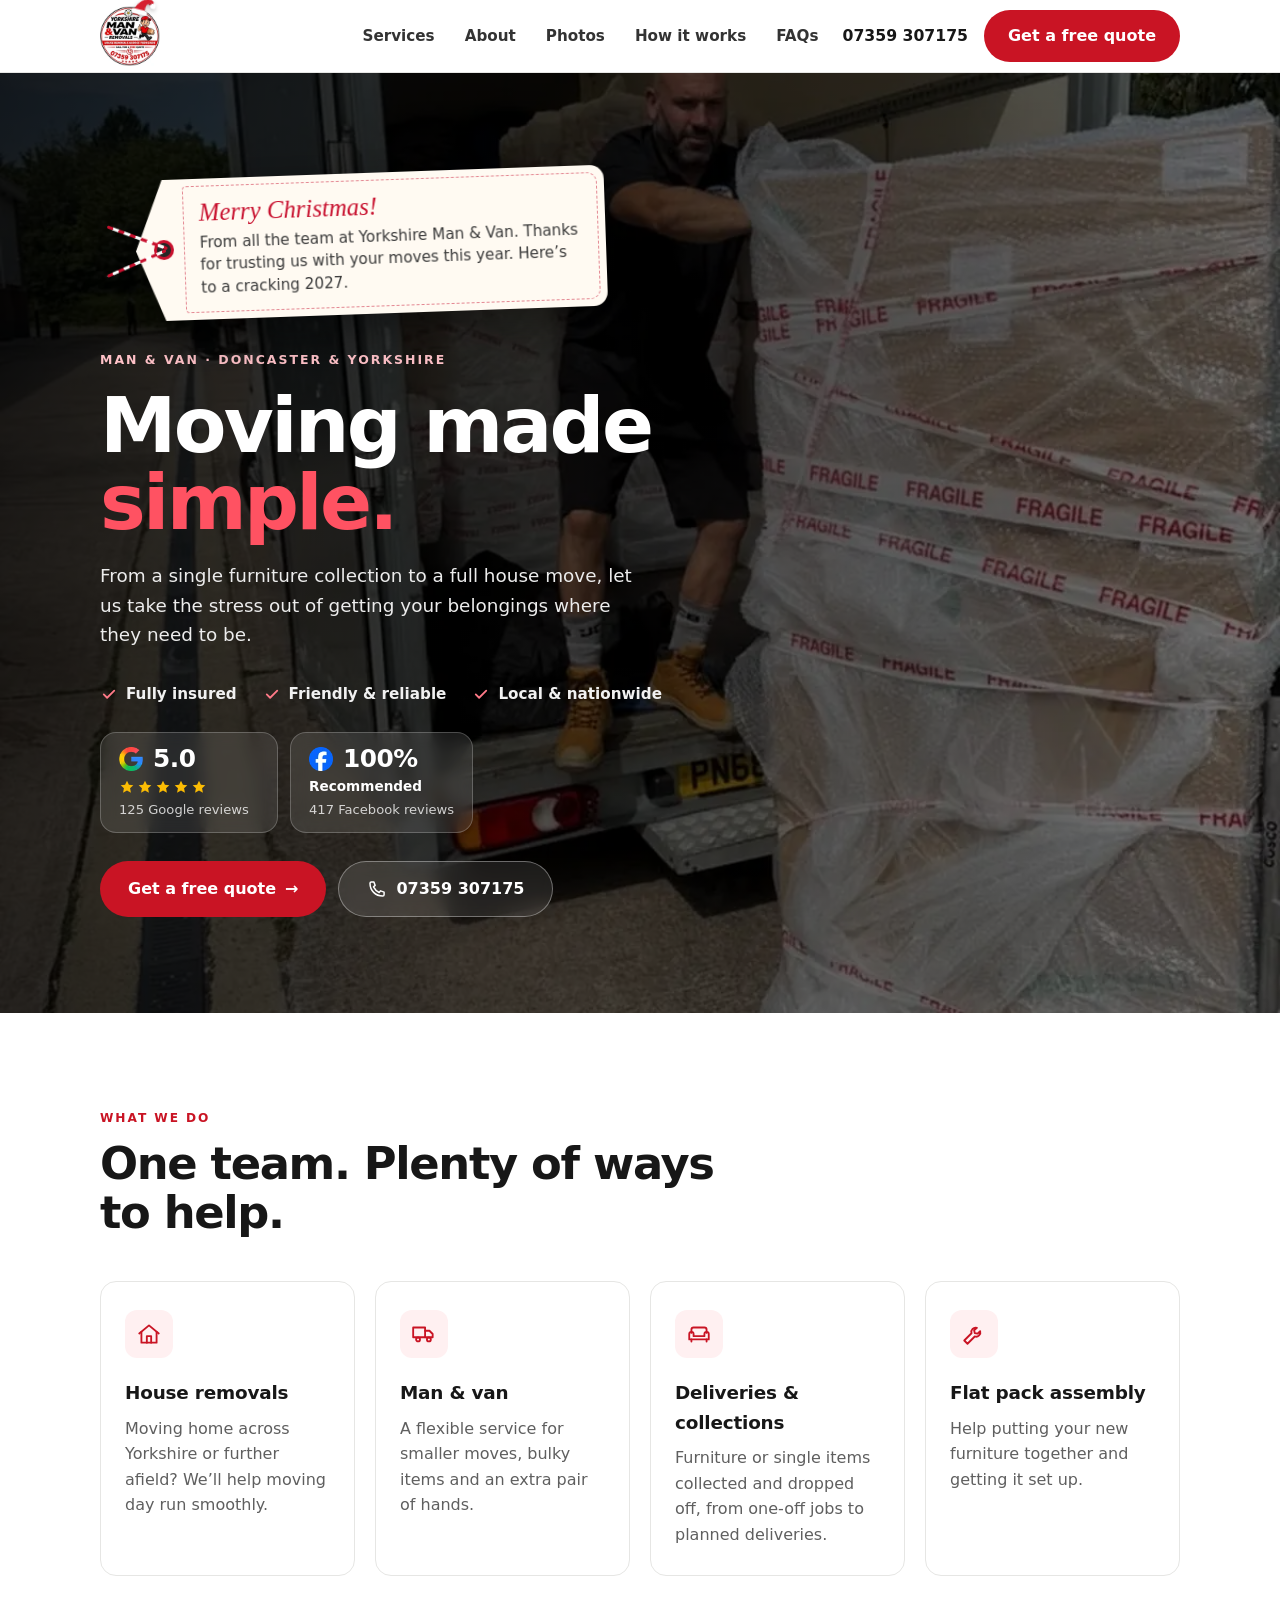
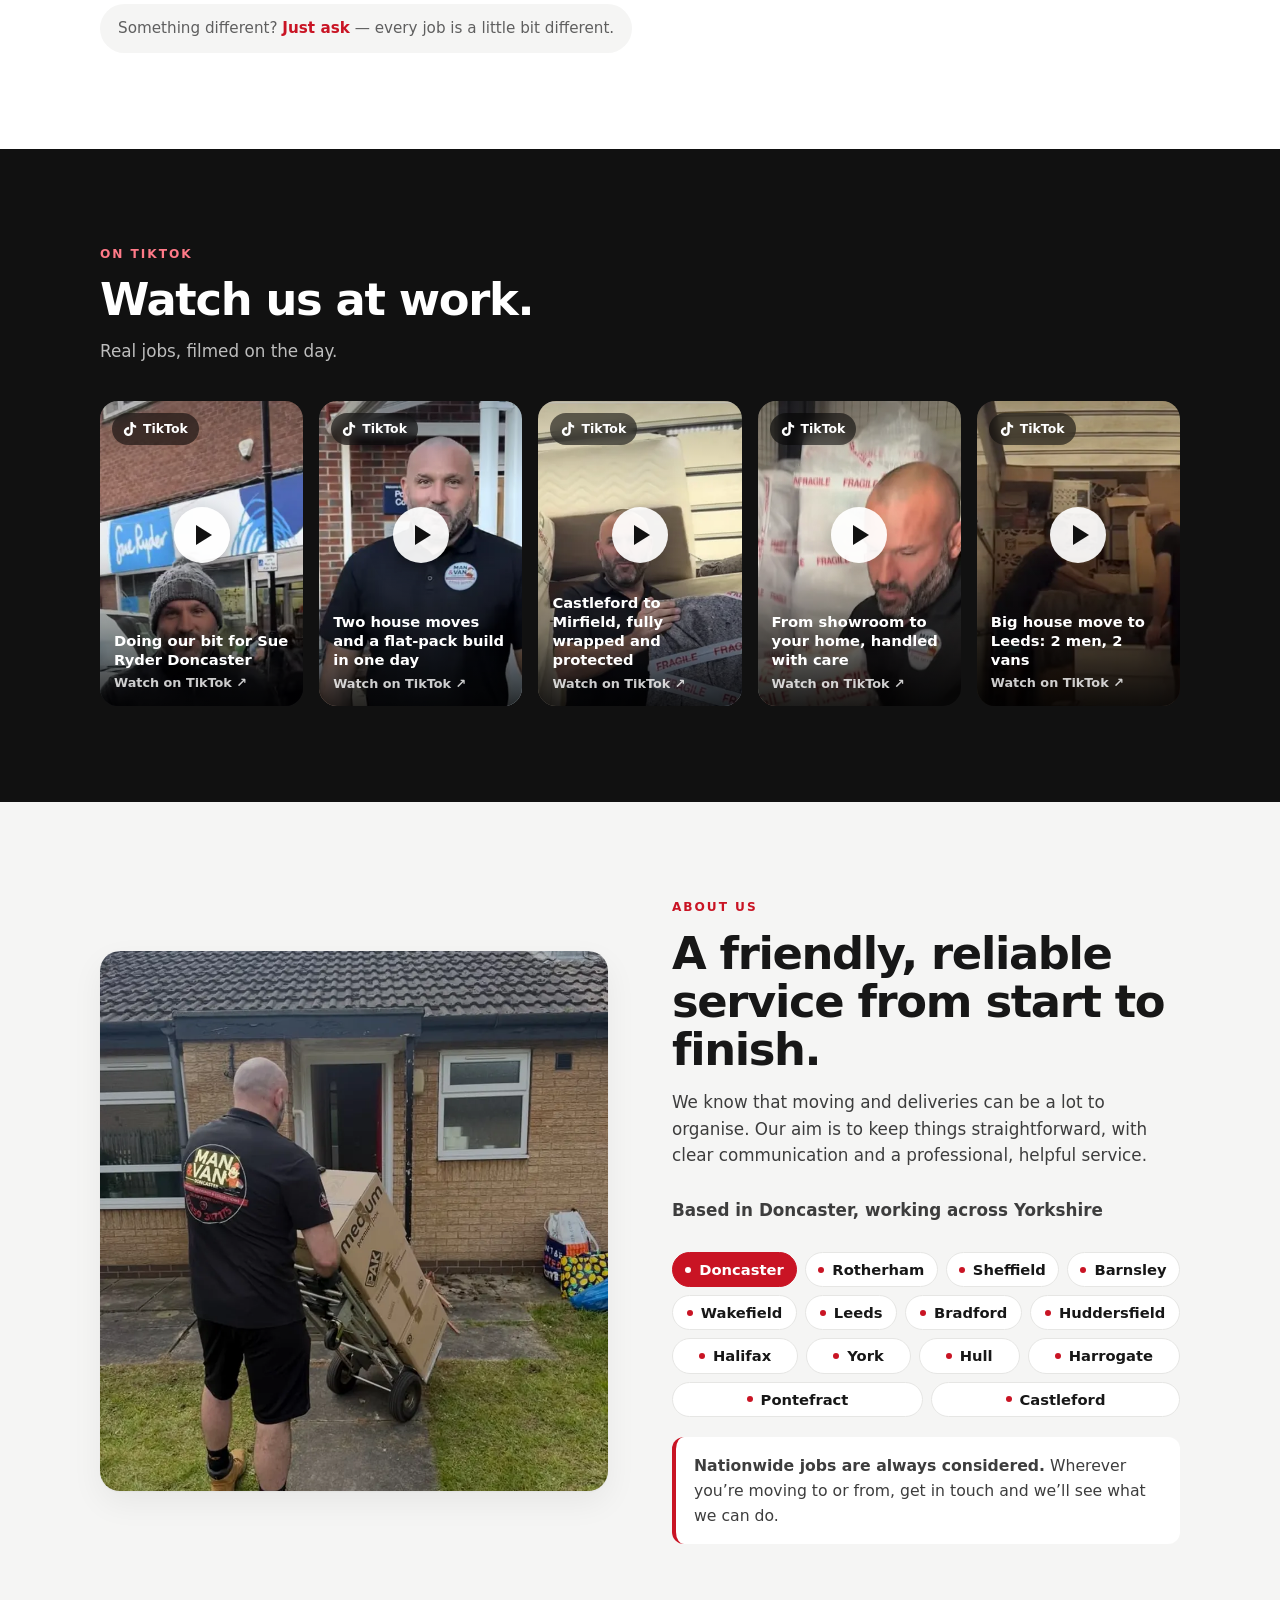
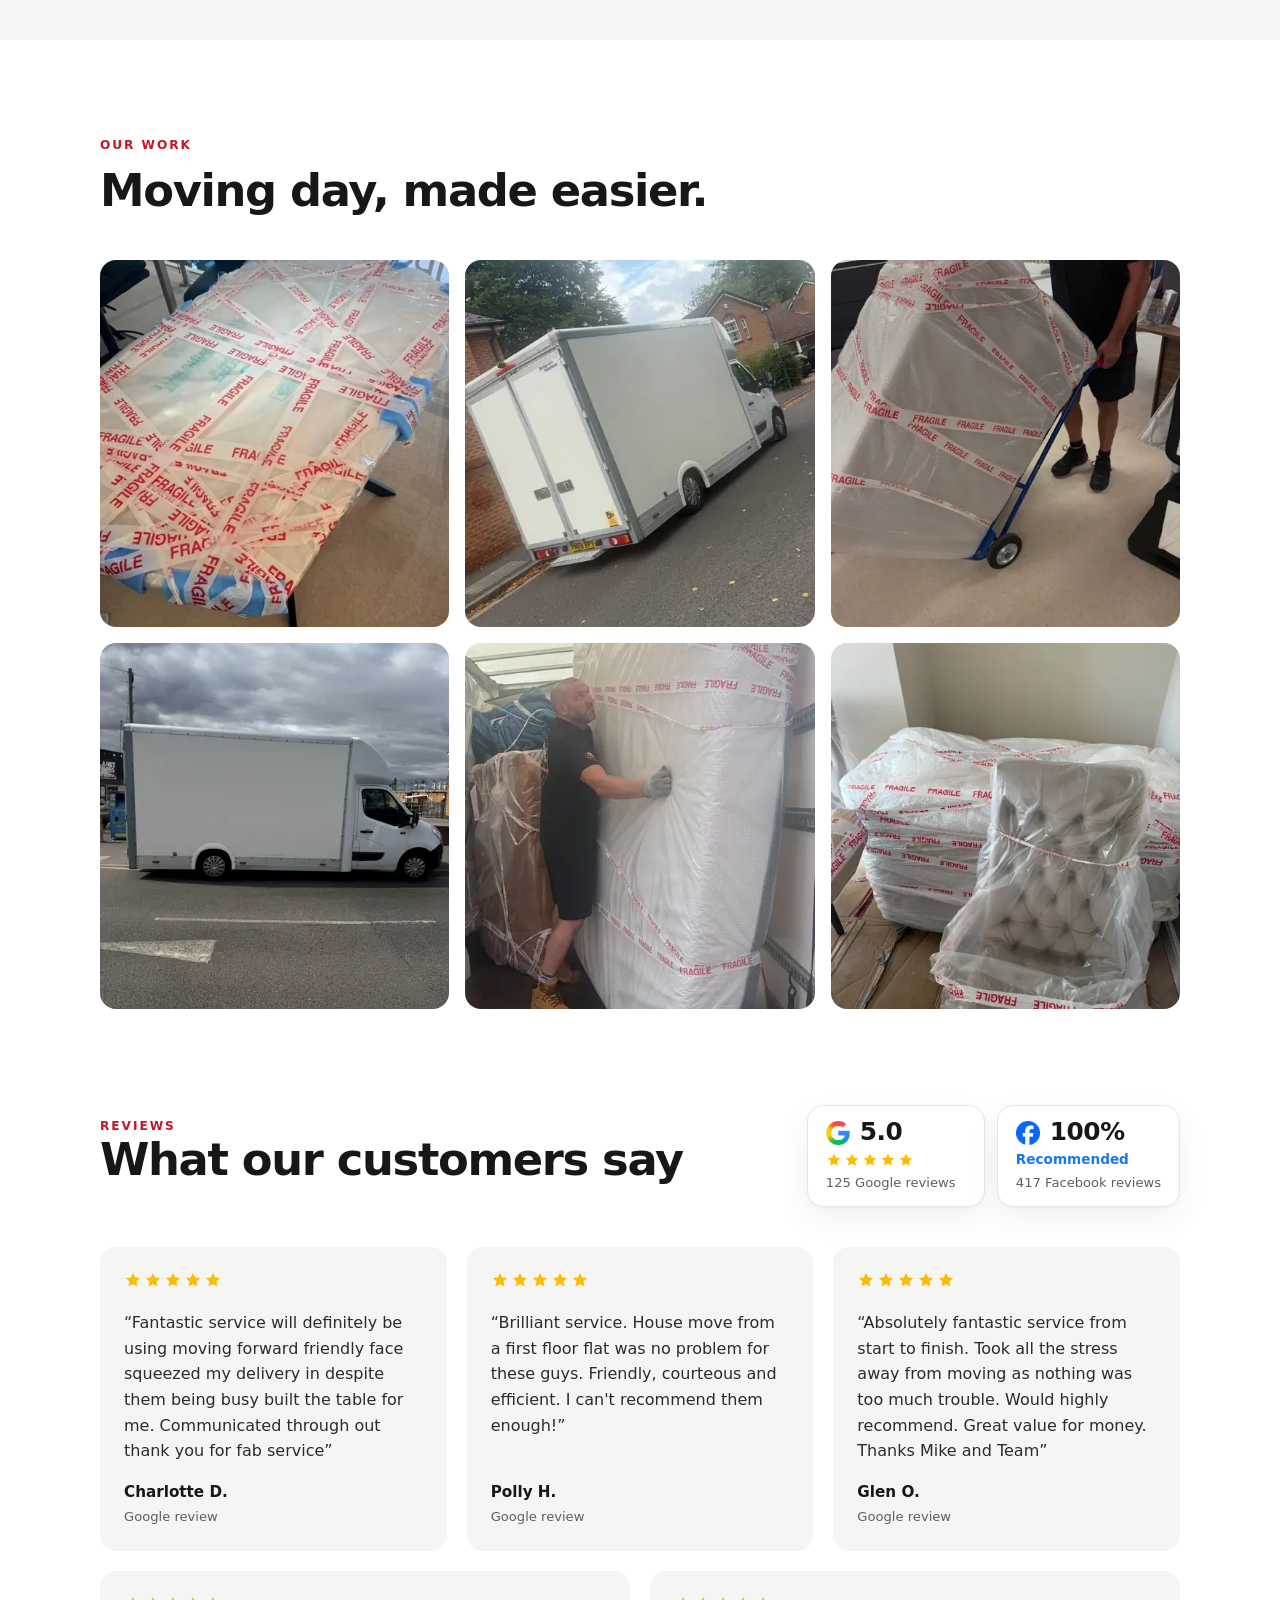
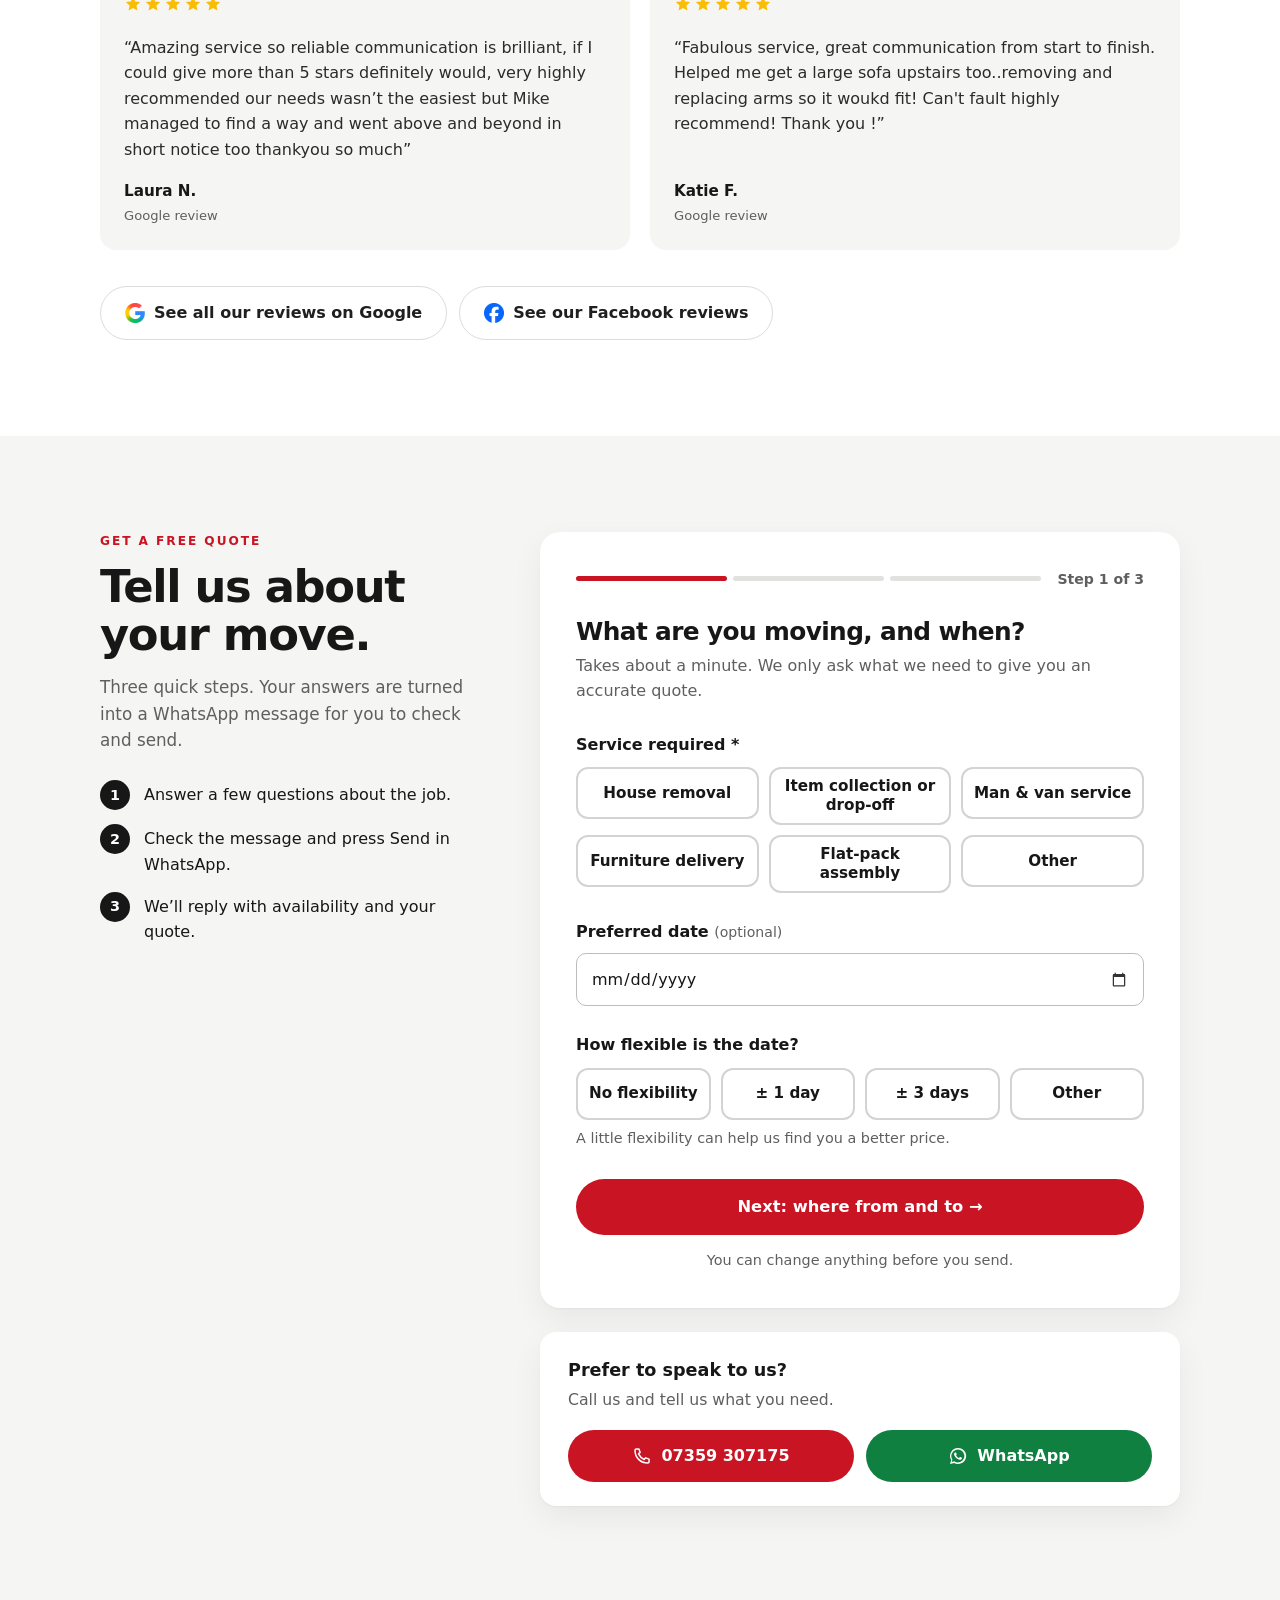
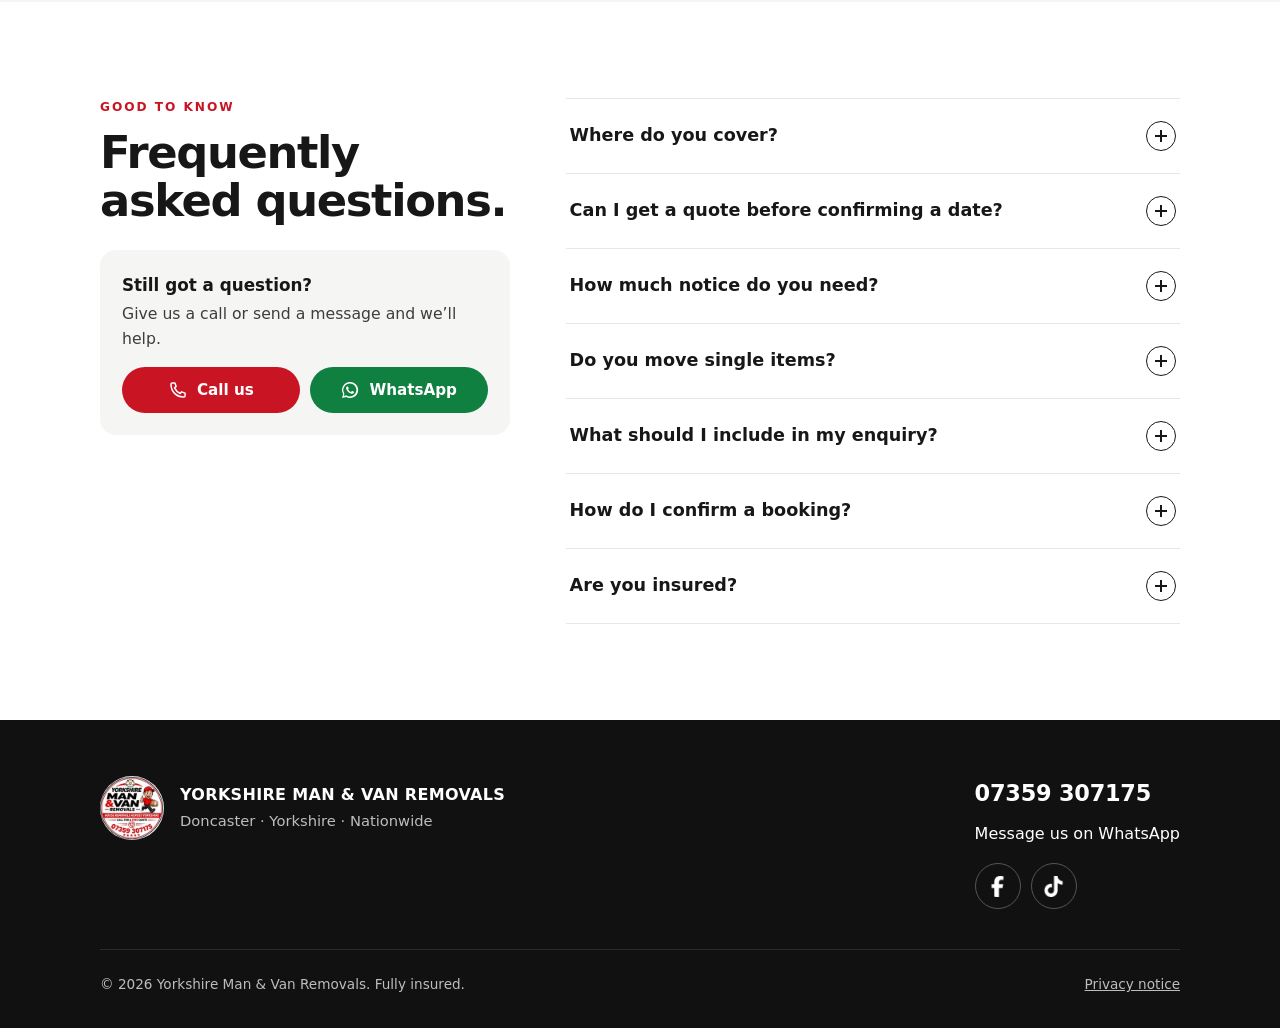
==== commit 34af4e85: "Christmas: gift-tag greeting at top of main banner and Santa hat on logo only; remove lights, note a" ====
--- a/public/index.html
+++ b/public/index.html
@@ -26,8 +26,8 @@
   <meta name="twitter:card" content="summary_large_image">
 
   <link rel="preload" as="image" href="assets/hero-1200.webp" imagesrcset="assets/hero-700.webp 700w, assets/hero-1200.webp 1200w" imagesizes="100vw" fetchpriority="high">
-  <link rel="stylesheet" href="css/styles.css?v=54">
-  <link rel="stylesheet" href="css/festive.css?v=54">
+  <link rel="stylesheet" href="css/styles.css?v=55">
+  <link rel="stylesheet" href="css/festive.css?v=55">
 
   <script type="application/ld+json">
   {
@@ -69,6 +69,7 @@
   <header><div class="wrap nav">
     <a class="brand" href="#home" aria-label="Yorkshire Man and Van Removals — home">
       <img src="assets/logo-160.webp" srcset="assets/logo-160.webp 1x, assets/logo-320.webp 2x" width="60" height="60" alt="Yorkshire Man & Van Removals logo" class="brand-logo">
+      <svg class="santa-hat" viewBox="0 0 40 36" aria-hidden="true" focusable="false"><!-- festive --><path d="M4 28 C8 14 16 5 28 4 C33 4 36 8 35 13 C33 10 30 9 27 11 C22 15 22 22 24 28 Z" fill="#d6202f"/><path d="M27 11 C30 9 33 10 35 13 C33 12 30 12 27 14 Z" fill="#a8131f"/><rect x="1" y="25" width="27" height="8" rx="4" fill="#fff"/><circle cx="35" cy="14" r="4.5" fill="#fff"/></svg>
     </a>
     <nav class="nav-links" id="site-nav" aria-label="Main">
       <a href="#services">Services</a><a href="#about">About</a><a href="#gallery">Photos</a><a href="#quote">How it works</a><a href="#faq">FAQs</a>
@@ -82,10 +83,15 @@
 
   <main id="main">
     <section class="hero" id="home">
-      <svg class="xmas-lights" viewBox="0 0 1600 90" preserveAspectRatio="xMidYMin slice" aria-hidden="true" focusable="false"><path d="M0 6.0 L8 9.7 L16 13.2 L24 16.5 L32 19.7 L40 22.6 L48 25.4 L56 27.9 L64 30.3 L72 32.5 L80 34.5 L88 36.3 L96 37.9 L104 39.3 L112 40.6 L120 41.6 L128 42.5 L136 43.1 L144 43.6 L152 43.9 L160 44.0 L168 43.9 L176 43.6 L184 43.1 L192 42.5 L200 41.6 L208 40.6 L216 39.3 L224 37.9 L232 36.3 L240 34.5 L248 32.5 L256 30.3 L264 27.9 L272 25.4 L280 22.6 L288 19.7 L296 16.5 L304 13.2 L312 9.7 L320 6.0 L328 9.7 L336 13.2 L344 16.5 L352 19.7 L360 22.6 L368 25.4 L376 27.9 L384 30.3 L392 32.5 L400 34.5 L408 36.3 L416 37.9 L424 39.3 L432 40.6 L440 41.6 L448 42.5 L456 43.1 L464 43.6 L472 43.9 L480 44.0 L488 43.9 L496 43.6 L504 43.1 L512 42.5 L520 41.6 L528 40.6 L536 39.3 L544 37.9 L552 36.3 L560 34.5 L568 32.5 L576 30.3 L584 27.9 L592 25.4 L600 22.6 L608 19.7 L616 16.5 L624 13.2 L632 9.7 L640 6.0 L648 9.7 L656 13.2 L664 16.5 L672 19.7 L680 22.6 L688 25.4 L696 27.9 L704 30.3 L712 32.5 L720 34.5 L728 36.3 L736 37.9 L744 39.3 L752 40.6 L760 41.6 L768 42.5 L776 43.1 L784 43.6 L792 43.9 L800 44.0 L808 43.9 L816 43.6 L824 43.1 L832 42.5 L840 41.6 L848 40.6 L856 39.3 L864 37.9 L872 36.3 L880 34.5 L888 32.5 L896 30.3 L904 27.9 L912 25.4 L920 22.6 L928 19.7 L936 16.5 L944 13.2 L952 9.7 L960 6.0 L968 9.7 L976 13.2 L984 16.5 L992 19.7 L1000 22.6 L1008 25.4 L1016 27.9 L1024 30.3 L1032 32.5 L1040 34.5 L1048 36.3 L1056 37.9 L1064 39.3 L1072 40.6 L1080 41.6 L1088 42.5 L1096 43.1 L1104 43.6 L1112 43.9 L1120 44.0 L1128 43.9 L1136 43.6 L1144 43.1 L1152 42.5 L1160 41.6 L1168 40.6 L1176 39.3 L1184 37.9 L1192 36.3 L1200 34.5 L1208 32.5 L1216 30.3 L1224 27.9 L1232 25.4 L1240 22.6 L1248 19.7 L1256 16.5 L1264 13.2 L1272 9.7 L1280 6.0 L1288 9.7 L1296 13.2 L1304 16.5 L1312 19.7 L1320 22.6 L1328 25.4 L1336 27.9 L1344 30.3 L1352 32.5 L1360 34.5 L1368 36.3 L1376 37.9 L1384 39.3 L1392 40.6 L1400 41.6 L1408 42.5 L1416 43.1 L1424 43.6 L1432 43.9 L1440 44.0 L1448 43.9 L1456 43.6 L1464 43.1 L1472 42.5 L1480 41.6 L1488 40.6 L1496 39.3 L1504 37.9 L1512 36.3 L1520 34.5 L1528 32.5 L1536 30.3 L1544 27.9 L1552 25.4 L1560 22.6 L1568 19.7 L1576 16.5 L1584 13.2 L1592 9.7 L1600 6.0" fill="none" stroke="#2b2b2b" stroke-width="2" stroke-linecap="round"/><g class="bulb" transform="translate(53.3 27.1) rotate(10.5)"><circle class="glow" fill="#ffd27a" cy="13" r="13"/><rect x="-2.6" y="0" width="5.2" height="5" rx="1" fill="#2b2b2b"/><ellipse class="glass" fill="#ffd27a" cy="12" rx="5" ry="8"/></g><g class="bulb" transform="translate(106.7 39.8) rotate(5.4)"><circle class="glow" fill="#ff5a68" cy="13" r="13"/><rect x="-2.6" y="0" width="5.2" height="5" rx="1" fill="#2b2b2b"/><ellipse class="glass" fill="#ff5a68" cy="12" rx="5" ry="8"/></g><g class="bulb" transform="translate(160.0 44.0) rotate(0.0)"><circle class="glow" fill="#fff3d6" cy="13" r="13"/><rect x="-2.6" y="0" width="5.2" height="5" rx="1" fill="#2b2b2b"/><ellipse class="glass" fill="#fff3d6" cy="12" rx="5" ry="8"/></g><g class="bulb" transform="translate(213.3 39.8) rotate(-5.4)"><circle class="glow" fill="#ffd27a" cy="13" r="13"/><rect x="-2.6" y="0" width="5.2" height="5" rx="1" fill="#2b2b2b"/><ellipse class="glass" fill="#ffd27a" cy="12" rx="5" ry="8"/></g><g class="bulb" transform="translate(266.7 27.1) rotate(-10.5)"><circle class="glow" fill="#ff5a68" cy="13" r="13"/><rect x="-2.6" y="0" width="5.2" height="5" rx="1" fill="#2b2b2b"/><ellipse class="glass" fill="#ff5a68" cy="12" rx="5" ry="8"/></g><g class="bulb" transform="translate(373.3 27.1) rotate(10.5)"><circle class="glow" fill="#9fe0a8" cy="13" r="13"/><rect x="-2.6" y="0" width="5.2" height="5" rx="1" fill="#2b2b2b"/><ellipse class="glass" fill="#9fe0a8" cy="12" rx="5" ry="8"/></g><g class="bulb" transform="translate(426.7 39.8) rotate(5.4)"><circle class="glow" fill="#ffd27a" cy="13" r="13"/><rect x="-2.6" y="0" width="5.2" height="5" rx="1" fill="#2b2b2b"/><ellipse class="glass" fill="#ffd27a" cy="12" rx="5" ry="8"/></g><g class="bulb" transform="translate(480.0 44.0) rotate(0.0)"><circle class="glow" fill="#ff5a68" cy="13" r="13"/><rect x="-2.6" y="0" width="5.2" height="5" rx="1" fill="#2b2b2b"/><ellipse class="glass" fill="#ff5a68" cy="12" rx="5" ry="8"/></g><g class="bulb" transform="translate(533.3 39.8) rotate(-5.4)"><circle class="glow" fill="#fff3d6" cy="13" r="13"/><rect x="-2.6" y="0" width="5.2" height="5" rx="1" fill="#2b2b2b"/><ellipse class="glass" fill="#fff3d6" cy="12" rx="5" ry="8"/></g><g class="bulb" transform="translate(586.7 27.1) rotate(-10.5)"><circle class="glow" fill="#ffd27a" cy="13" r="13"/><rect x="-2.6" y="0" width="5.2" height="5" rx="1" fill="#2b2b2b"/><ellipse class="glass" fill="#ffd27a" cy="12" rx="5" ry="8"/></g><g class="bulb" transform="translate(693.3 27.1) rotate(10.5)"><circle class="glow" fill="#ff5a68" cy="13" r="13"/><rect x="-2.6" y="0" width="5.2" height="5" rx="1" fill="#2b2b2b"/><ellipse class="glass" fill="#ff5a68" cy="12" rx="5" ry="8"/></g><g class="bulb" transform="translate(746.7 39.8) rotate(5.4)"><circle class="glow" fill="#9fe0a8" cy="13" r="13"/><rect x="-2.6" y="0" width="5.2" height="5" rx="1" fill="#2b2b2b"/><ellipse class="glass" fill="#9fe0a8" cy="12" rx="5" ry="8"/></g><g class="bulb" transform="translate(800.0 44.0) rotate(0.0)"><circle class="glow" fill="#ffd27a" cy="13" r="13"/><rect x="-2.6" y="0" width="5.2" height="5" rx="1" fill="#2b2b2b"/><ellipse class="glass" fill="#ffd27a" cy="12" rx="5" ry="8"/></g><g class="bulb" transform="translate(853.3 39.8) rotate(-5.4)"><circle class="glow" fill="#ff5a68" cy="13" r="13"/><rect x="-2.6" y="0" width="5.2" height="5" rx="1" fill="#2b2b2b"/><ellipse class="glass" fill="#ff5a68" cy="12" rx="5" ry="8"/></g><g class="bulb" transform="translate(906.7 27.1) rotate(-10.5)"><circle class="glow" fill="#fff3d6" cy="13" r="13"/><rect x="-2.6" y="0" width="5.2" height="5" rx="1" fill="#2b2b2b"/><ellipse class="glass" fill="#fff3d6" cy="12" rx="5" ry="8"/></g><g class="bulb" transform="translate(1013.3 27.1) rotate(10.5)"><circle class="glow" fill="#ffd27a" cy="13" r="13"/><rect x="-2.6" y="0" width="5.2" height="5" rx="1" fill="#2b2b2b"/><ellipse class="glass" fill="#ffd27a" cy="12" rx="5" ry="8"/></g><g class="bulb" transform="translate(1066.7 39.8) rotate(5.4)"><circle class="glow" fill="#ff5a68" cy="13" r="13"/><rect x="-2.6" y="0" width="5.2" height="5" rx="1" fill="#2b2b2b"/><ellipse class="glass" fill="#ff5a68" cy="12" rx="5" ry="8"/></g><g class="bulb" transform="translate(1120.0 44.0) rotate(0.0)"><circle class="glow" fill="#9fe0a8" cy="13" r="13"/><rect x="-2.6" y="0" width="5.2" height="5" rx="1" fill="#2b2b2b"/><ellipse class="glass" fill="#9fe0a8" cy="12" rx="5" ry="8"/></g><g class="bulb" transform="translate(1173.3 39.8) rotate(-5.4)"><circle class="glow" fill="#ffd27a" cy="13" r="13"/><rect x="-2.6" y="0" width="5.2" height="5" rx="1" fill="#2b2b2b"/><ellipse class="glass" fill="#ffd27a" cy="12" rx="5" ry="8"/></g><g class="bulb" transform="translate(1226.7 27.1) rotate(-10.5)"><circle class="glow" fill="#ff5a68" cy="13" r="13"/><rect x="-2.6" y="0" width="5.2" height="5" rx="1" fill="#2b2b2b"/><ellipse class="glass" fill="#ff5a68" cy="12" rx="5" ry="8"/></g><g class="bulb" transform="translate(1333.3 27.1) rotate(10.5)"><circle class="glow" fill="#fff3d6" cy="13" r="13"/><rect x="-2.6" y="0" width="5.2" height="5" rx="1" fill="#2b2b2b"/><ellipse class="glass" fill="#fff3d6" cy="12" rx="5" ry="8"/></g><g class="bulb" transform="translate(1386.7 39.8) rotate(5.4)"><circle class="glow" fill="#ffd27a" cy="13" r="13"/><rect x="-2.6" y="0" width="5.2" height="5" rx="1" fill="#2b2b2b"/><ellipse class="glass" fill="#ffd27a" cy="12" rx="5" ry="8"/></g><g class="bulb" transform="translate(1440.0 44.0) rotate(0.0)"><circle class="glow" fill="#ff5a68" cy="13" r="13"/><rect x="-2.6" y="0" width="5.2" height="5" rx="1" fill="#2b2b2b"/><ellipse class="glass" fill="#ff5a68" cy="12" rx="5" ry="8"/></g><g class="bulb" transform="translate(1493.3 39.8) rotate(-5.4)"><circle class="glow" fill="#9fe0a8" cy="13" r="13"/><rect x="-2.6" y="0" width="5.2" height="5" rx="1" fill="#2b2b2b"/><ellipse class="glass" fill="#9fe0a8" cy="12" rx="5" ry="8"/></g><g class="bulb" transform="translate(1546.7 27.1) rotate(-10.5)"><circle class="glow" fill="#ffd27a" cy="13" r="13"/><rect x="-2.6" y="0" width="5.2" height="5" rx="1" fill="#2b2b2b"/><ellipse class="glass" fill="#ffd27a" cy="12" rx="5" ry="8"/></g></svg><!-- festive -->
       <img class="hero-bg" src="assets/hero-1200.webp" srcset="assets/hero-700.webp 700w, assets/hero-1200.webp 1200w" sizes="100vw" width="1200" height="1598" alt="" fetchpriority="high" decoding="async">
       <div class="wrap">
-        <a class="xmas-note" href="#quote"><span>Moving before Christmas? We’ll do the lifting, you do the mince pies.</span><b><span class="xn-label">Free quote </span><span aria-hidden="true">→</span></b></a><!-- festive -->
+        <div class="xmas-tag"><!-- festive -->
+          <span class="xmas-twine" aria-hidden="true"></span>
+          <div class="xmas-card">
+            <p class="xmas-tag-title">Merry Christmas!</p>
+            <p>From all the team at Yorkshire Man &amp; Van. Thanks for trusting us with your moves this year. Here’s to a cracking 2027.</p>
+          </div>
+        </div><!-- festive -->
         <div class="eyebrow">Man &amp; van · Doncaster &amp; Yorkshire</div>
         <h1>Moving made <span>simple.</span></h1>
         <p>From a single furniture collection to a full house move, let us take the stress out of getting your belongings where they need to be.</p>
@@ -406,10 +412,6 @@
         </div>
       </div>
     </div>
-    <div class="xmas-tag"><!-- festive -->
-      <p class="xmas-tag-title">Merry Christmas!</p>
-      <p>From all the team at Yorkshire Man &amp; Van. Thanks for trusting us with your moves this year. Here’s to a cracking 2027.</p>
-    </div><!-- festive -->
     <div class="footer-small"><span>© <span id="year">2026</span> Yorkshire Man &amp; Van Removals. Fully insured.</span><a href="privacy.html">Privacy notice</a></div>
   </div></footer>
 
@@ -418,6 +420,6 @@
     <a class="btn whatsapp" href="https://wa.me/447359307175" target="_blank" rel="noopener" aria-label="Message us on WhatsApp"><svg aria-hidden="true"><use href="#i-wa"/></svg> WhatsApp</a>
   </div>
 
-  <script src="js/main.js?v=54" defer></script>
+  <script src="js/main.js?v=55" defer></script>
 </body>
 </html>
--- a/public/css/festive.css
+++ b/public/css/festive.css
@@ -1,38 +1,35 @@
 /* ===== Christmas touches =====
    To remove after the holidays: delete this file, its <link> in index.html,
-   and the lines marked "festive" in index.html. */
+   and the blocks marked "festive" in index.html (gift tag in the main banner, Santa hat on the logo). */
 
-/* Fairy lights draped across the top of the main banner */
-.xmas-lights{position:absolute;top:0;left:0;width:100%;height:78px;z-index:0;pointer-events:none;overflow:visible}
-.hero .wrap{position:relative;z-index:1}
-.xmas-lights .glow{opacity:.35;filter:blur(6px)}
-.xmas-lights .bulb{animation:bulb 2.6s ease-in-out infinite}
-.xmas-lights .bulb:nth-of-type(4n+2){animation-delay:.65s}
-.xmas-lights .bulb:nth-of-type(4n+3){animation-delay:1.3s}
-.xmas-lights .bulb:nth-of-type(4n){animation-delay:1.95s}
-@keyframes bulb{0%,100%{opacity:1}50%{opacity:.55}}
-@media (prefers-reduced-motion:reduce){.xmas-lights .bulb{animation:none}}
+/* Gift tag at the top of the main banner */
+.xmas-tag{position:relative;max-width:470px;margin:4px 0 28px 36px;transform:rotate(-2deg);transform-origin:left center;
+  filter:drop-shadow(0 14px 22px rgba(0,0,0,.45))}
+.xmas-card{position:relative;padding:20px 26px 20px 64px;background:#fffaf2;color:#1a1a1a;border-radius:6px 14px 14px 6px;
+  clip-path:polygon(28px 0,100% 0,100% 100%,28px 100%,0 50%)}
+/* dashed red border, like a printed tag */
+.xmas-card:after{content:"";position:absolute;top:7px;right:7px;bottom:7px;left:48px;border:1.5px dashed rgba(200,16,46,.5);border-radius:4px 10px 10px 4px;pointer-events:none}
+/* punched hole with a red ring */
+.xmas-card:before{content:"";position:absolute;left:21px;top:50%;width:14px;height:14px;margin-top:-7px;border-radius:50%;
+  background:#262626;box-shadow:0 0 0 3px #c8102e}
+.xmas-card p{position:relative;margin:0;line-height:1.5;color:#3a3a3a;font-size:.95rem}
+.xmas-card .xmas-tag-title{margin-bottom:4px;font-family:Georgia,"Times New Roman",serif;font-style:italic;font-size:1.55rem;line-height:1.15;color:#c8102e}
+/* red-and-white twine looping from the hole */
+.xmas-twine{position:absolute;z-index:1;left:-34px;top:50%;width:64px;height:3px;margin-top:-1.5px;border-radius:2px;
+  transform:rotate(-22deg);transform-origin:right center;
+  background:repeating-linear-gradient(90deg,#c8102e 0 6px,#fff 6px 12px)}
+.xmas-twine:after{content:"";position:absolute;right:-2px;top:-1px;width:64px;height:3px;border-radius:2px;transform:rotate(44deg);transform-origin:right center;
+  background:repeating-linear-gradient(90deg,#c8102e 0 6px,#fff 6px 12px)}
 
-/* Friendly seasonal note in the main banner */
-.xmas-note{display:inline-flex;align-items:center;gap:12px;max-width:100%;margin:0 0 20px;padding:6px 6px 6px 16px;border-radius:999px;
-  background:rgba(255,255,255,.94);color:#1a1a1a;text-decoration:none;font-size:.92rem;font-weight:600;line-height:1.35;
-  box-shadow:0 8px 24px rgba(0,0,0,.25);transition:transform .2s}
-.xmas-note b{flex:0 0 auto;padding:7px 12px;border-radius:999px;background:var(--red);color:#fff;font-size:.84rem;font-weight:700;white-space:nowrap}
-.xmas-note:hover{transform:translateY(-1px)}
-
-/* Gift-tag greeting in the footer */
-.xmas-tag{position:relative;max-width:520px;margin:36px 0 26px;padding:22px 26px 22px 56px;background:#fff;color:#1a1a1a;
-  border-radius:6px 16px 16px 6px;transform:rotate(-1.5deg);box-shadow:0 14px 30px rgba(0,0,0,.35);
-  clip-path:polygon(22px 0,100% 0,100% 100%,22px 100%,0 50%)}
-.xmas-tag:before{content:"";position:absolute;left:20px;top:50%;width:12px;height:12px;margin-top:-6px;border-radius:50%;
-  background:#111;box-shadow:inset 0 0 0 2px var(--red)}
-.xmas-tag p{margin:0;line-height:1.55;color:#3a3a3a}
-.xmas-tag .xmas-tag-title{margin-bottom:4px;font-family:Georgia,"Times New Roman",serif;font-style:italic;font-size:1.5rem;color:var(--red)}
+/* Santa hat on the header logo */
+.brand{position:relative}
+.santa-hat{position:absolute;top:-10px;right:4px;width:24px;height:21px;transform:rotate(14deg);pointer-events:none;filter:drop-shadow(0 2px 2px rgba(0,0,0,.25))}
 
 @media(max-width:520px){
-  .xmas-lights{height:64px}
-  .xmas-note{gap:10px;padding:8px 8px 8px 16px;border-radius:20px;font-size:.86rem}
-  .xmas-note b{display:grid;place-items:center;width:36px;height:36px;padding:0;font-size:1rem}
-  .xmas-note .xn-label{position:absolute;width:1px;height:1px;overflow:hidden;clip:rect(0 0 0 0)}
-  .xmas-tag{margin:30px 4px 22px;padding:20px 20px 20px 50px;transform:rotate(-1deg)}
+  .xmas-tag{margin:4px 0 22px 30px}
+  .xmas-card{padding:16px 18px 16px 52px}
+  .xmas-card .xmas-tag-title{font-size:1.35rem}
+  .xmas-card p{font-size:.9rem}
+  .xmas-twine,.xmas-twine:after{width:50px}
+  .xmas-twine{left:-26px}
 }
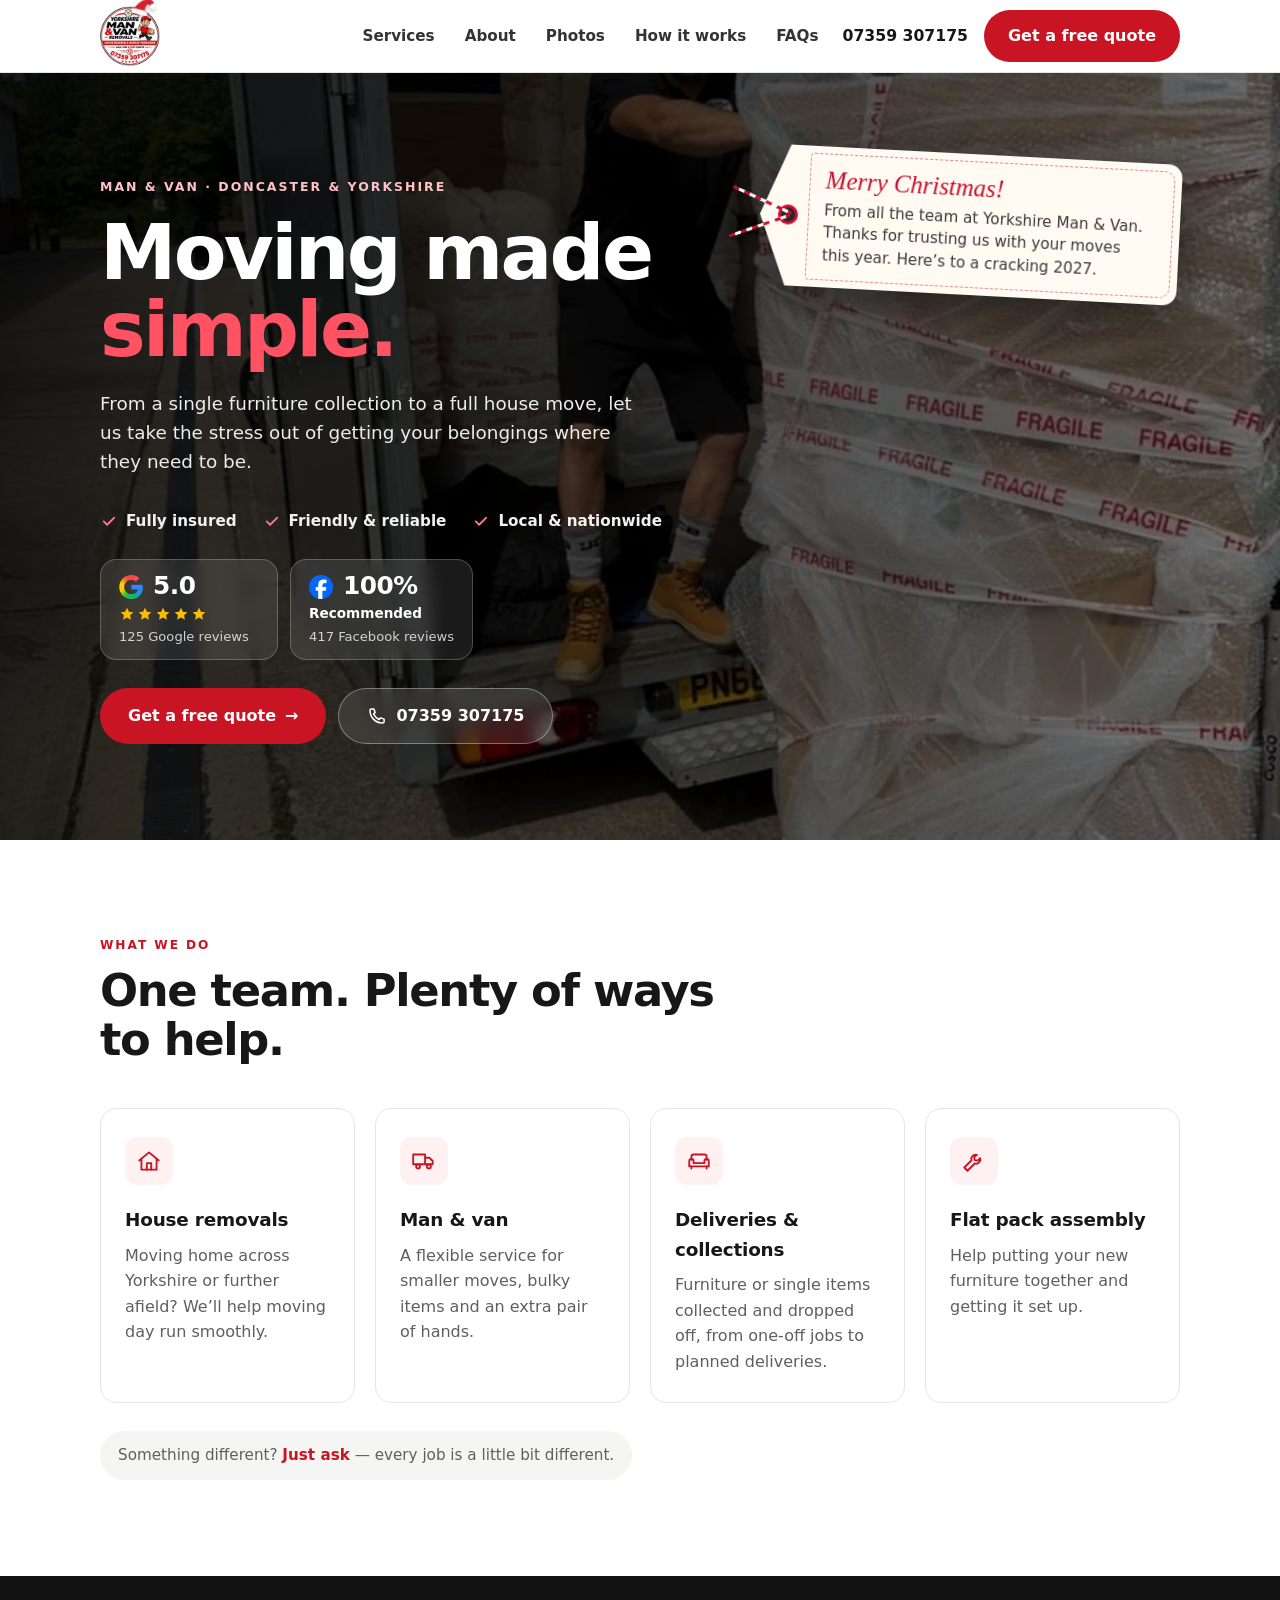
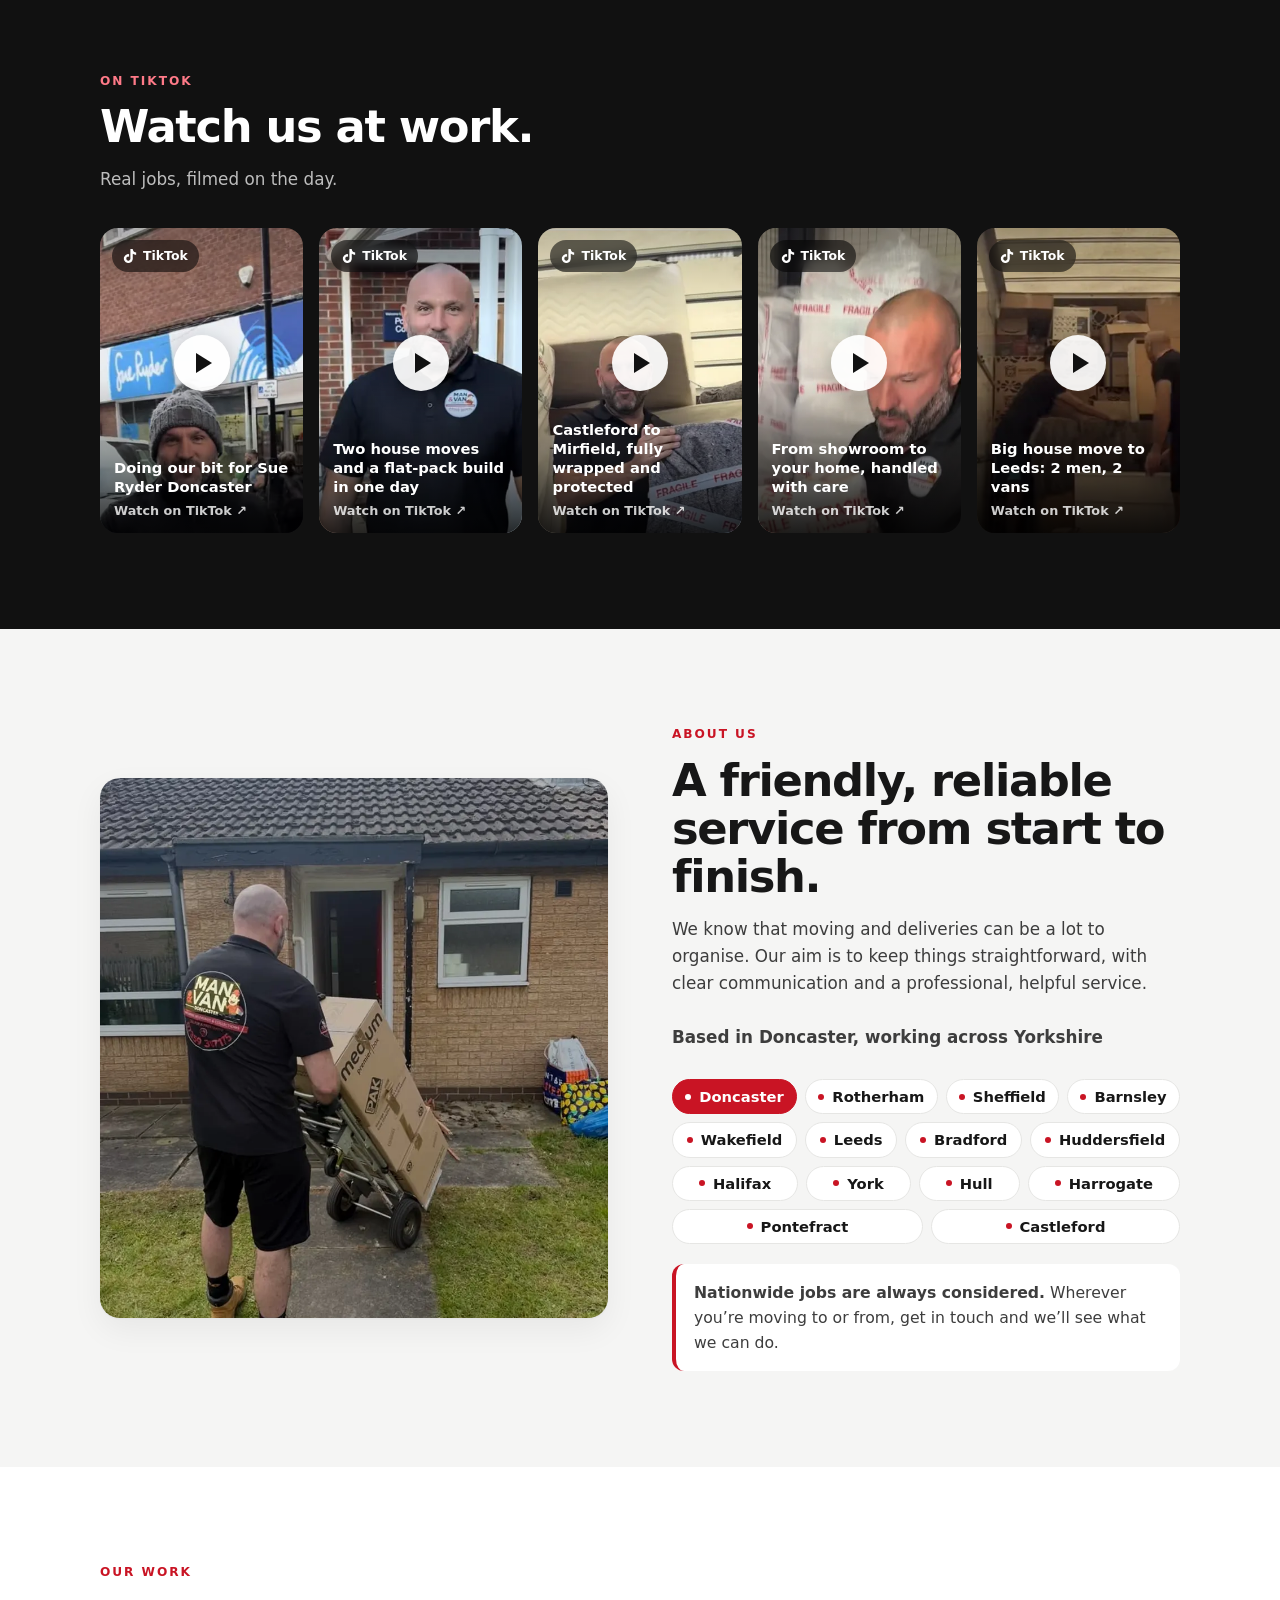
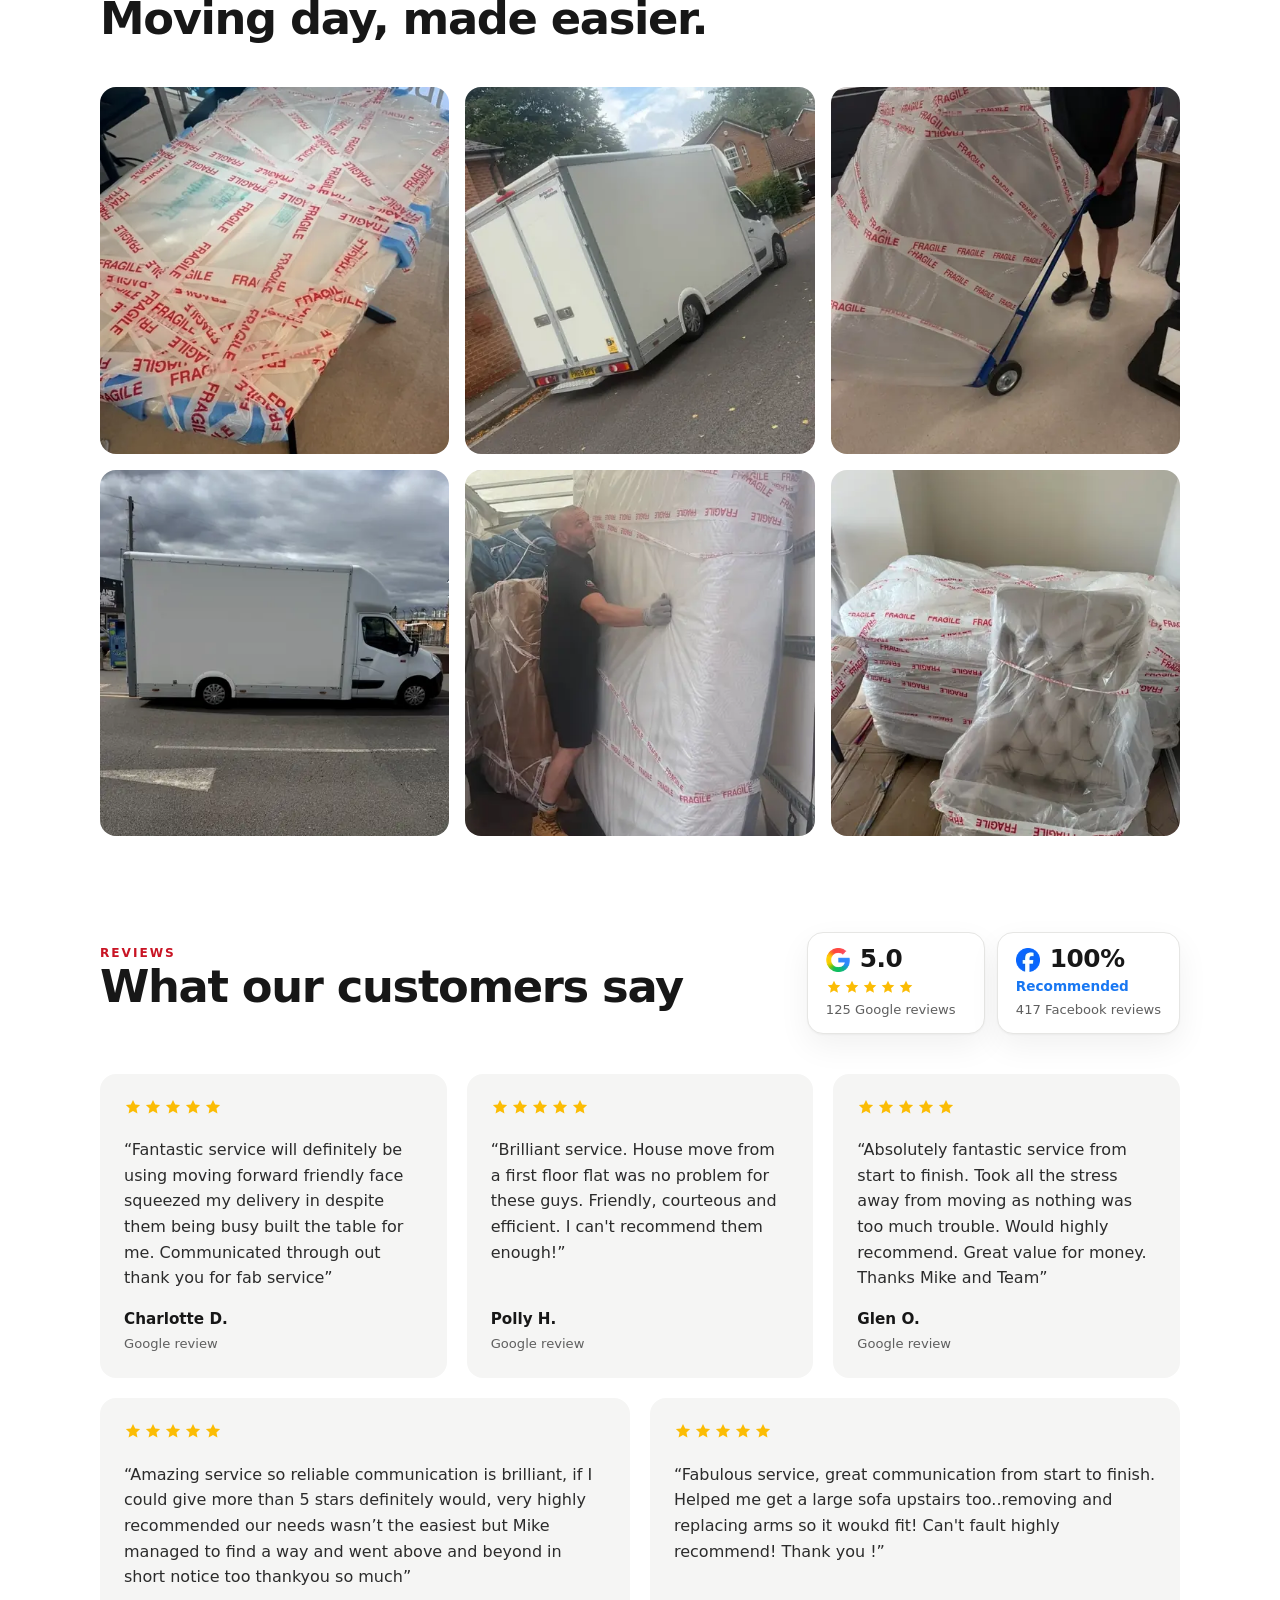
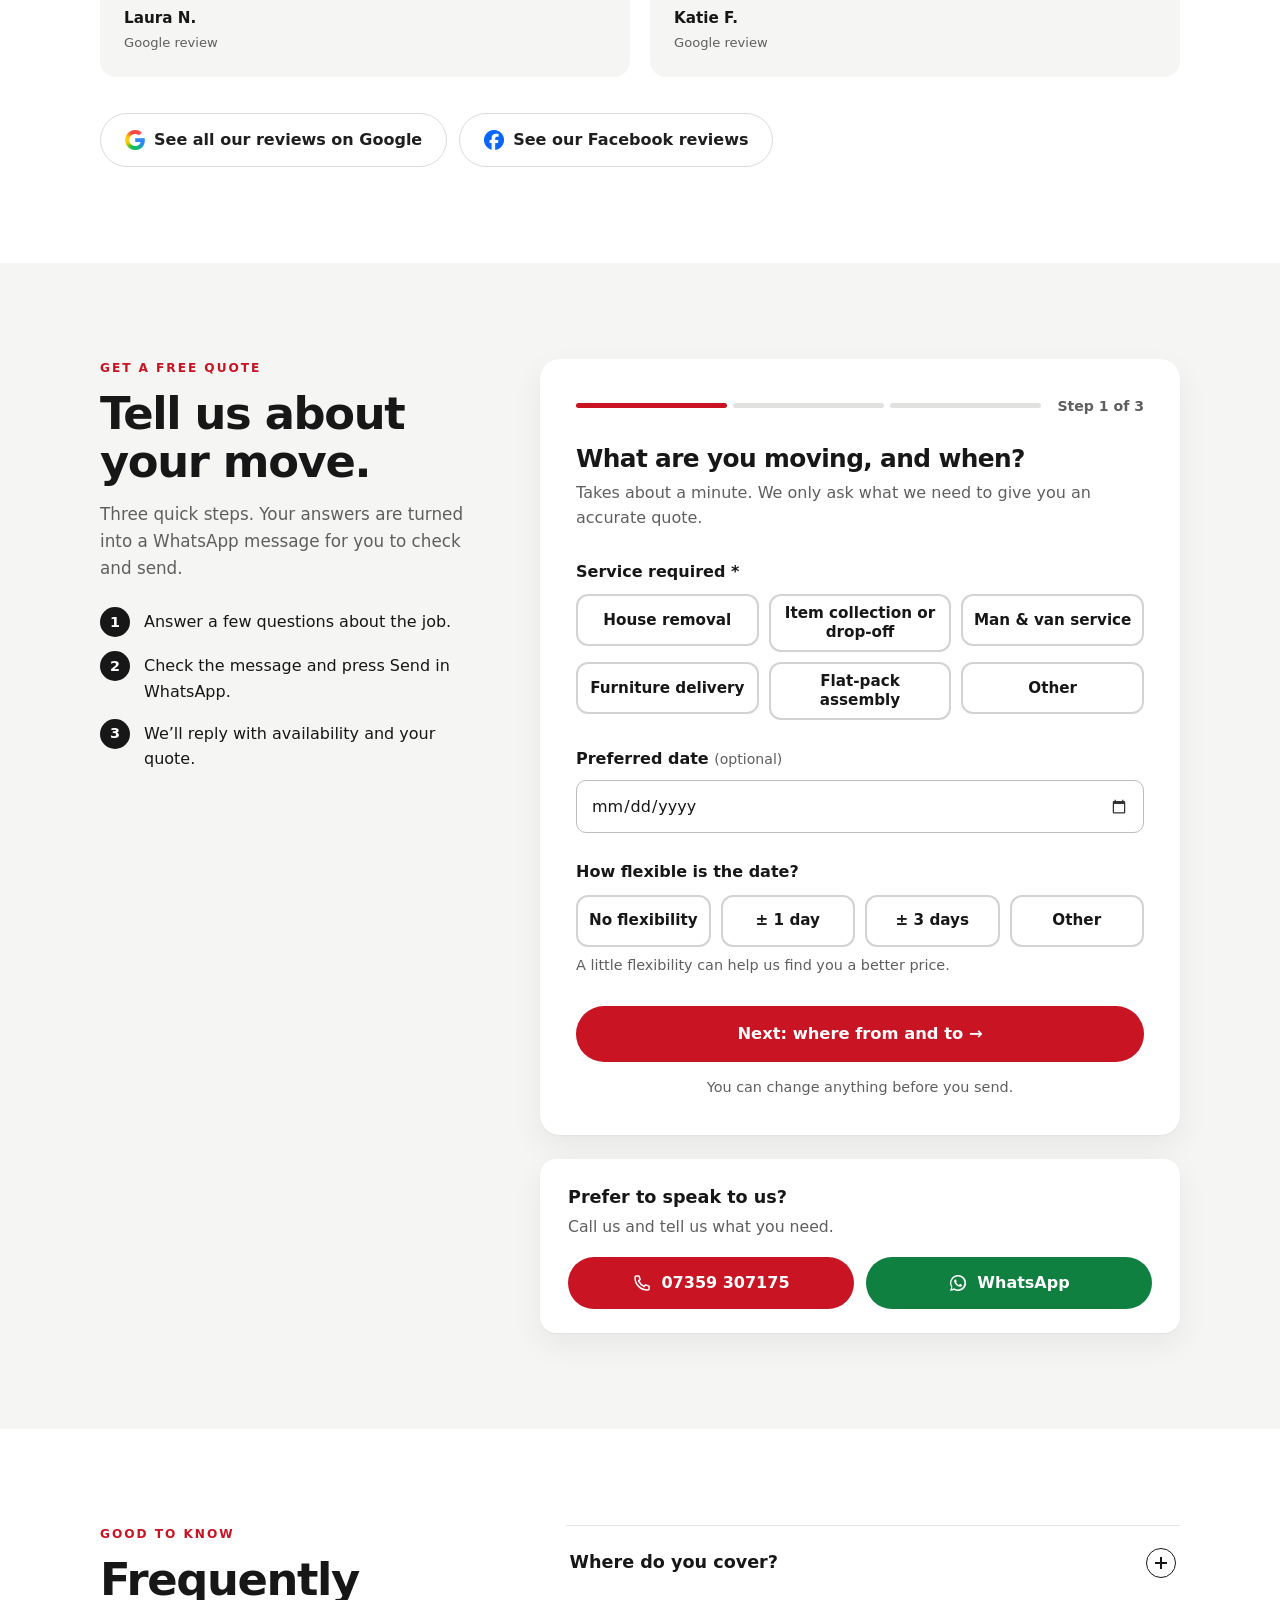
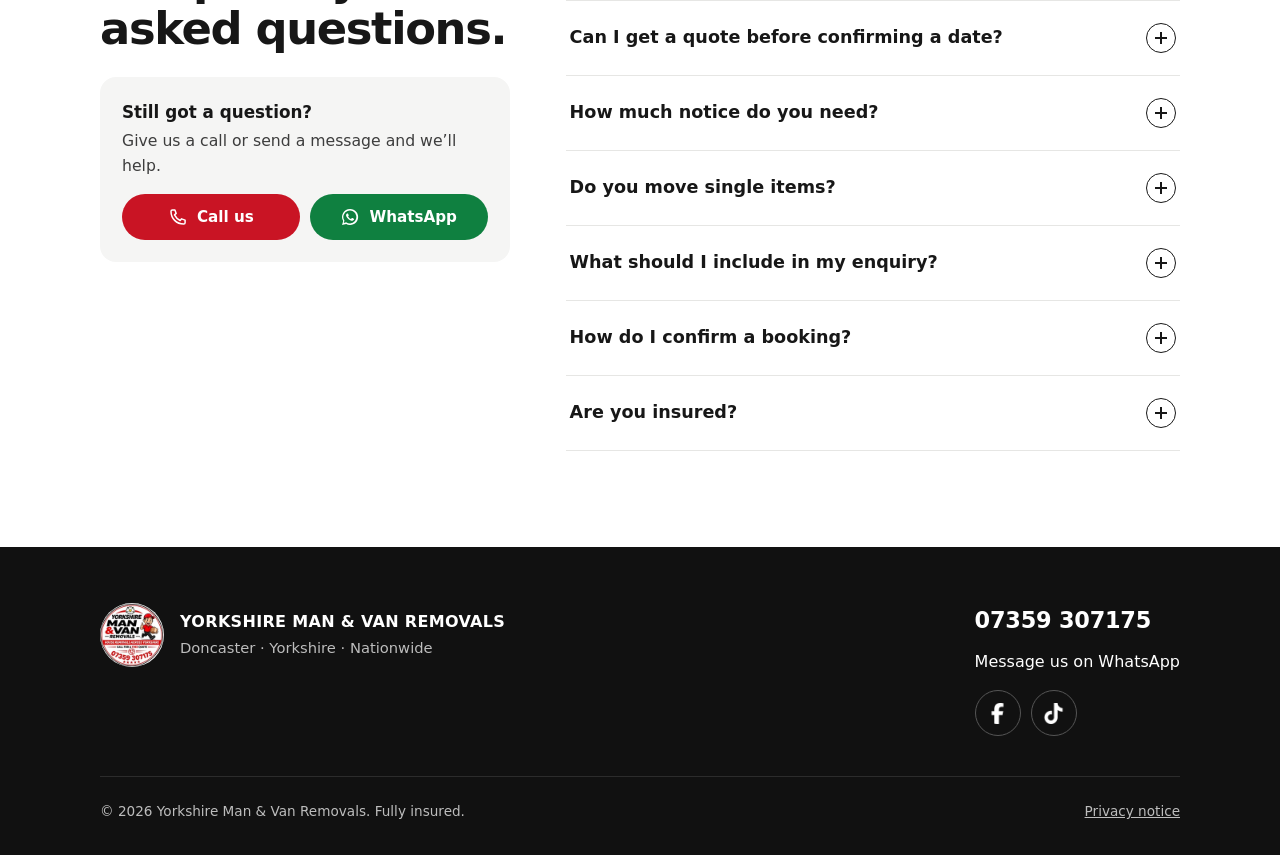
==== commit 772babff: "Gift tag: hangs on the right on wide screens, slim version on phones/tablets so ticks and rating car" ====
--- a/public/index.html
+++ b/public/index.html
@@ -26,8 +26,8 @@
   <meta name="twitter:card" content="summary_large_image">
 
   <link rel="preload" as="image" href="assets/hero-1200.webp" imagesrcset="assets/hero-700.webp 700w, assets/hero-1200.webp 1200w" imagesizes="100vw" fetchpriority="high">
-  <link rel="stylesheet" href="css/styles.css?v=55">
-  <link rel="stylesheet" href="css/festive.css?v=55">
+  <link rel="stylesheet" href="css/styles.css?v=56">
+  <link rel="stylesheet" href="css/festive.css?v=56">
 
   <script type="application/ld+json">
   {
@@ -89,7 +89,8 @@
           <span class="xmas-twine" aria-hidden="true"></span>
           <div class="xmas-card">
             <p class="xmas-tag-title">Merry Christmas!</p>
-            <p>From all the team at Yorkshire Man &amp; Van. Thanks for trusting us with your moves this year. Here’s to a cracking 2027.</p>
+            <p class="xmas-long">From all the team at Yorkshire Man &amp; Van. Thanks for trusting us with your moves this year. Here’s to a cracking 2027.</p>
+            <p class="xmas-short">From all the team at Yorkshire Man &amp; Van</p>
           </div>
         </div><!-- festive -->
         <div class="eyebrow">Man &amp; van · Doncaster &amp; Yorkshire</div>
@@ -420,6 +421,6 @@
     <a class="btn whatsapp" href="https://wa.me/447359307175" target="_blank" rel="noopener" aria-label="Message us on WhatsApp"><svg aria-hidden="true"><use href="#i-wa"/></svg> WhatsApp</a>
   </div>
 
-  <script src="js/main.js?v=55" defer></script>
+  <script src="js/main.js?v=56" defer></script>
 </body>
 </html>
--- a/public/css/festive.css
+++ b/public/css/festive.css
@@ -33,3 +33,22 @@
   .xmas-twine,.xmas-twine:after{width:50px}
   .xmas-twine{left:-26px}
 }
+
+/* Keep the ticks and rating cards where they were */
+.xmas-short{display:none}
+/* Computers: the tag hangs in the empty space on the right of the photo, taking up no room */
+@media(min-width:1150px){
+  .hero .wrap{position:relative}
+  .xmas-tag{position:absolute;top:-34px;right:0;width:420px;margin:0;transform:rotate(3deg);transform-origin:left center}
+}
+/* Phones, tablets and small laptops: a slim tag, with the banner's top spacing tightened to make room */
+@media(max-width:1149px){
+  .hero:has(.xmas-tag){padding-top:14px}
+  .xmas-tag{margin:0 0 12px 30px;max-width:330px;transform:rotate(-1deg)}
+  .xmas-card{padding:9px 16px 9px 58px}
+  .xmas-card:after{top:5px;bottom:5px;right:5px}
+  .xmas-card .xmas-tag-title{font-size:1.15rem;margin-bottom:0}
+  .xmas-long{display:none}
+  .xmas-short{display:block}
+  .xmas-card p.xmas-short{font-size:.8rem;line-height:1.3}
+}
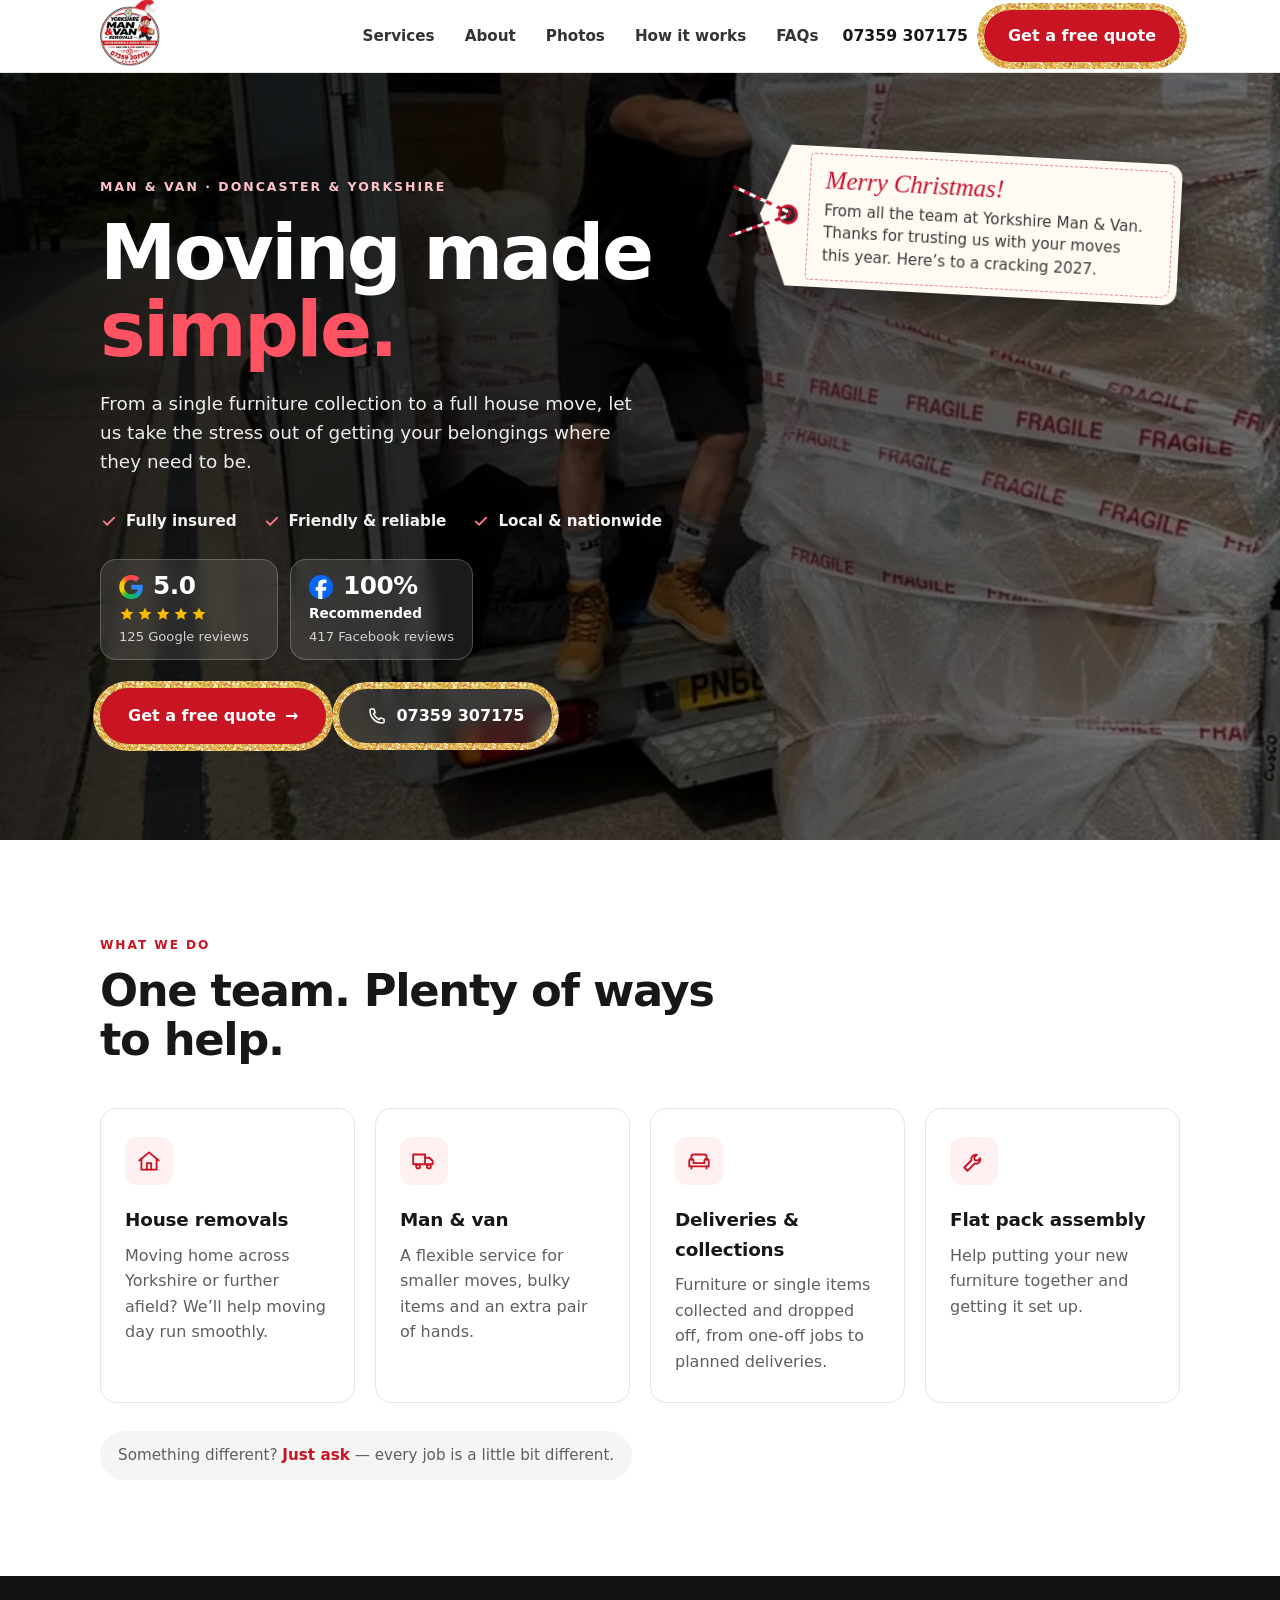
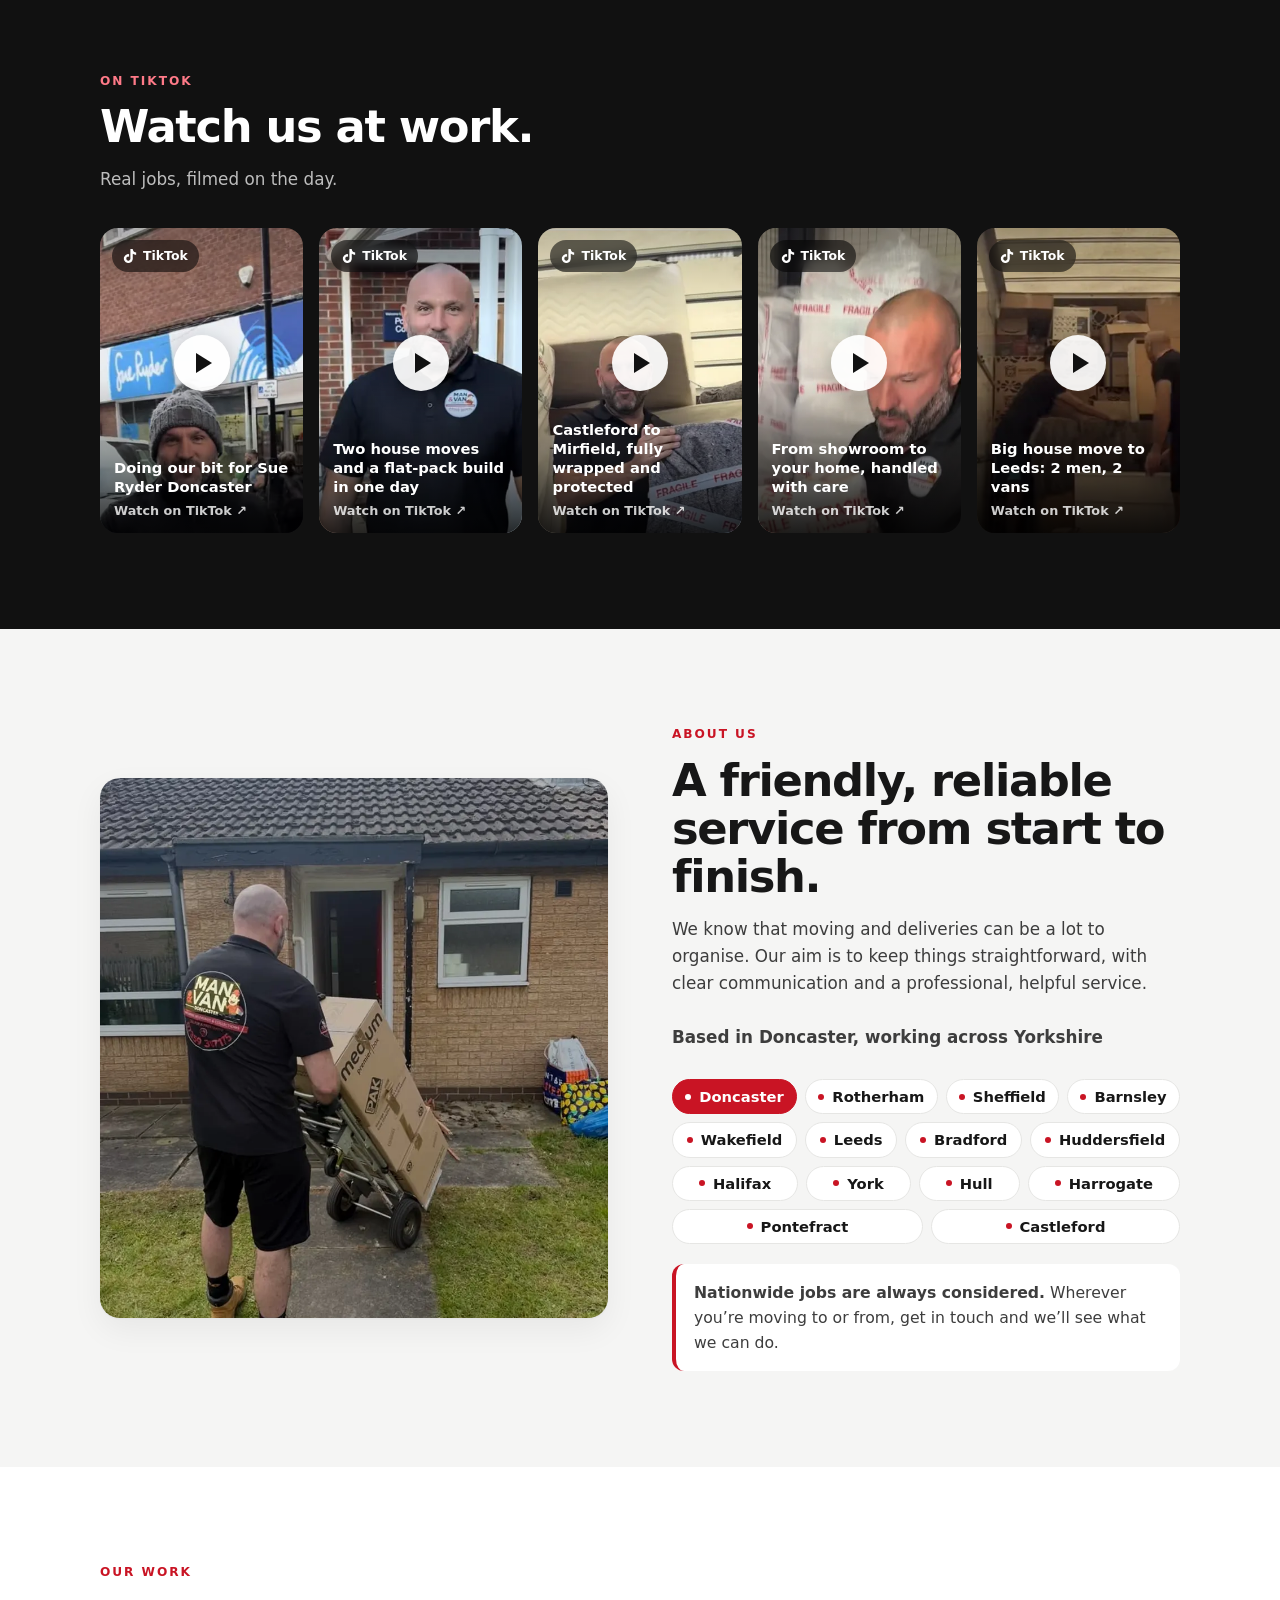
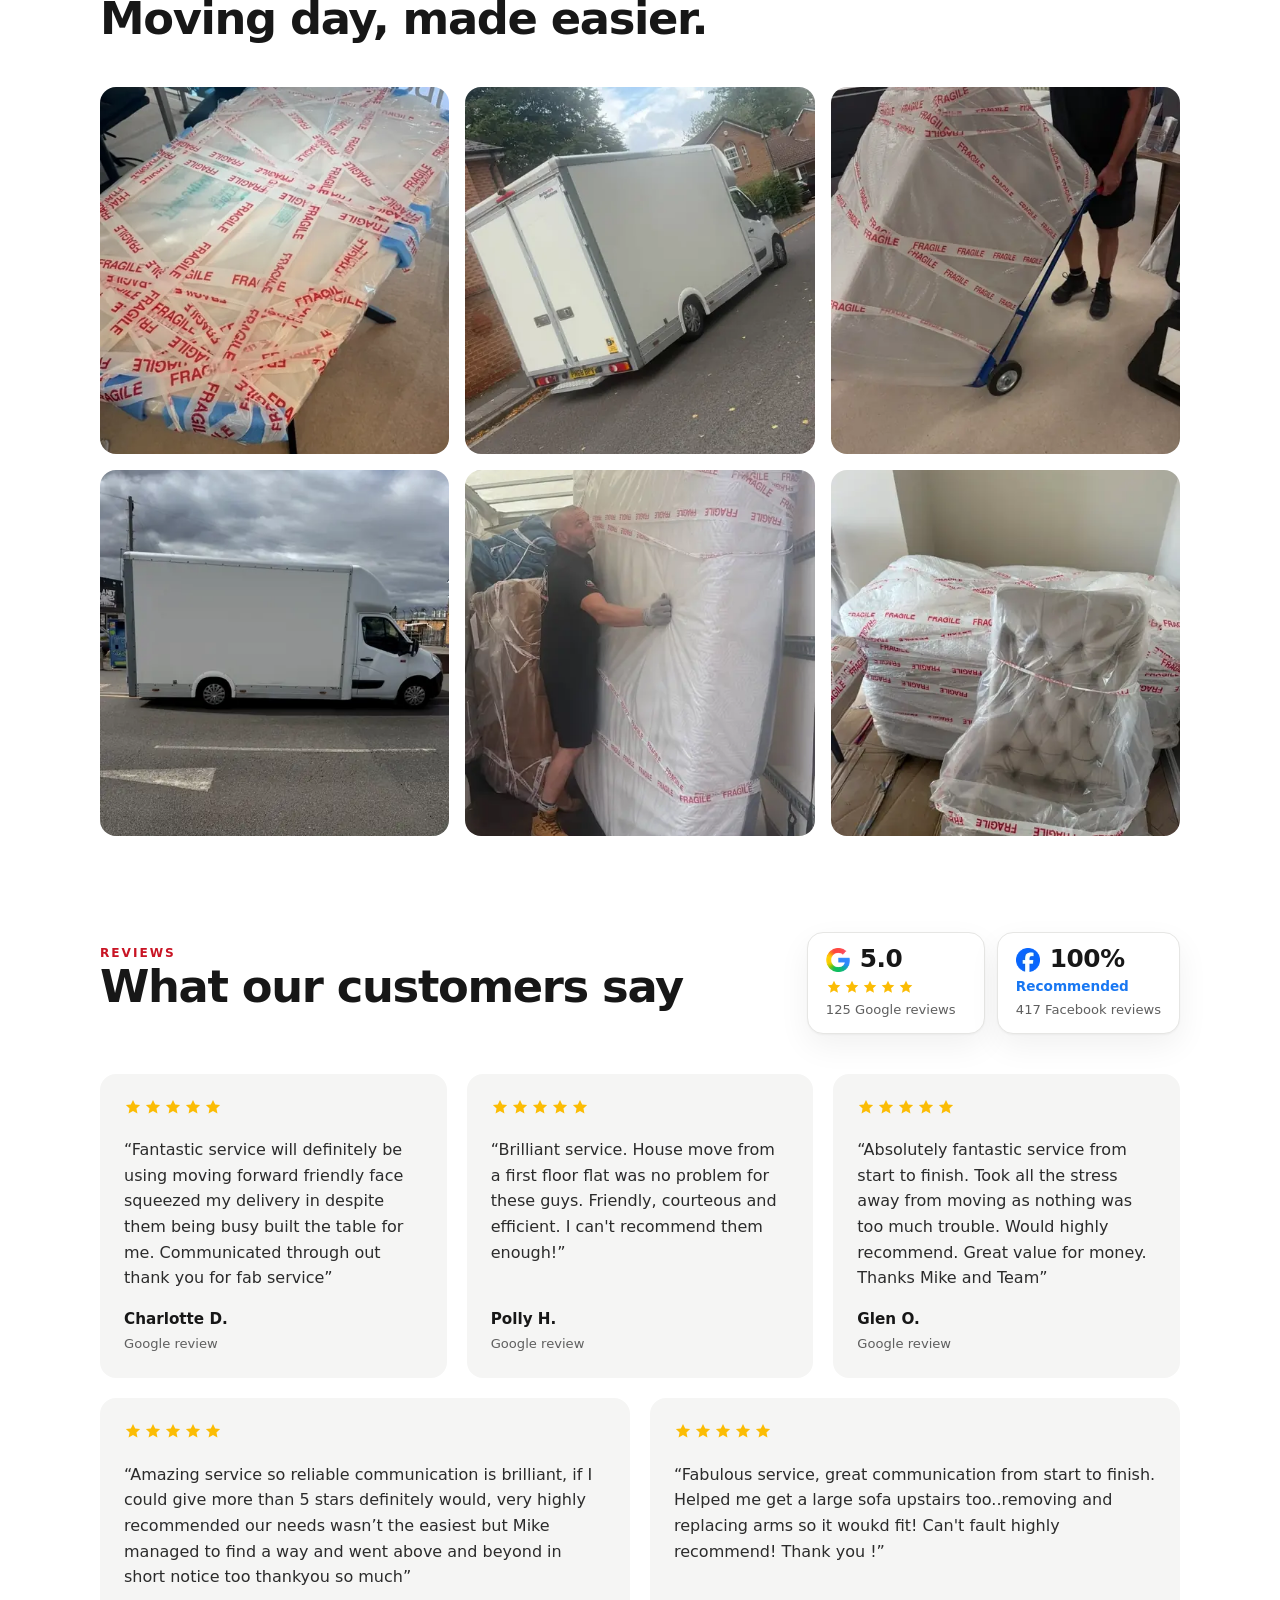
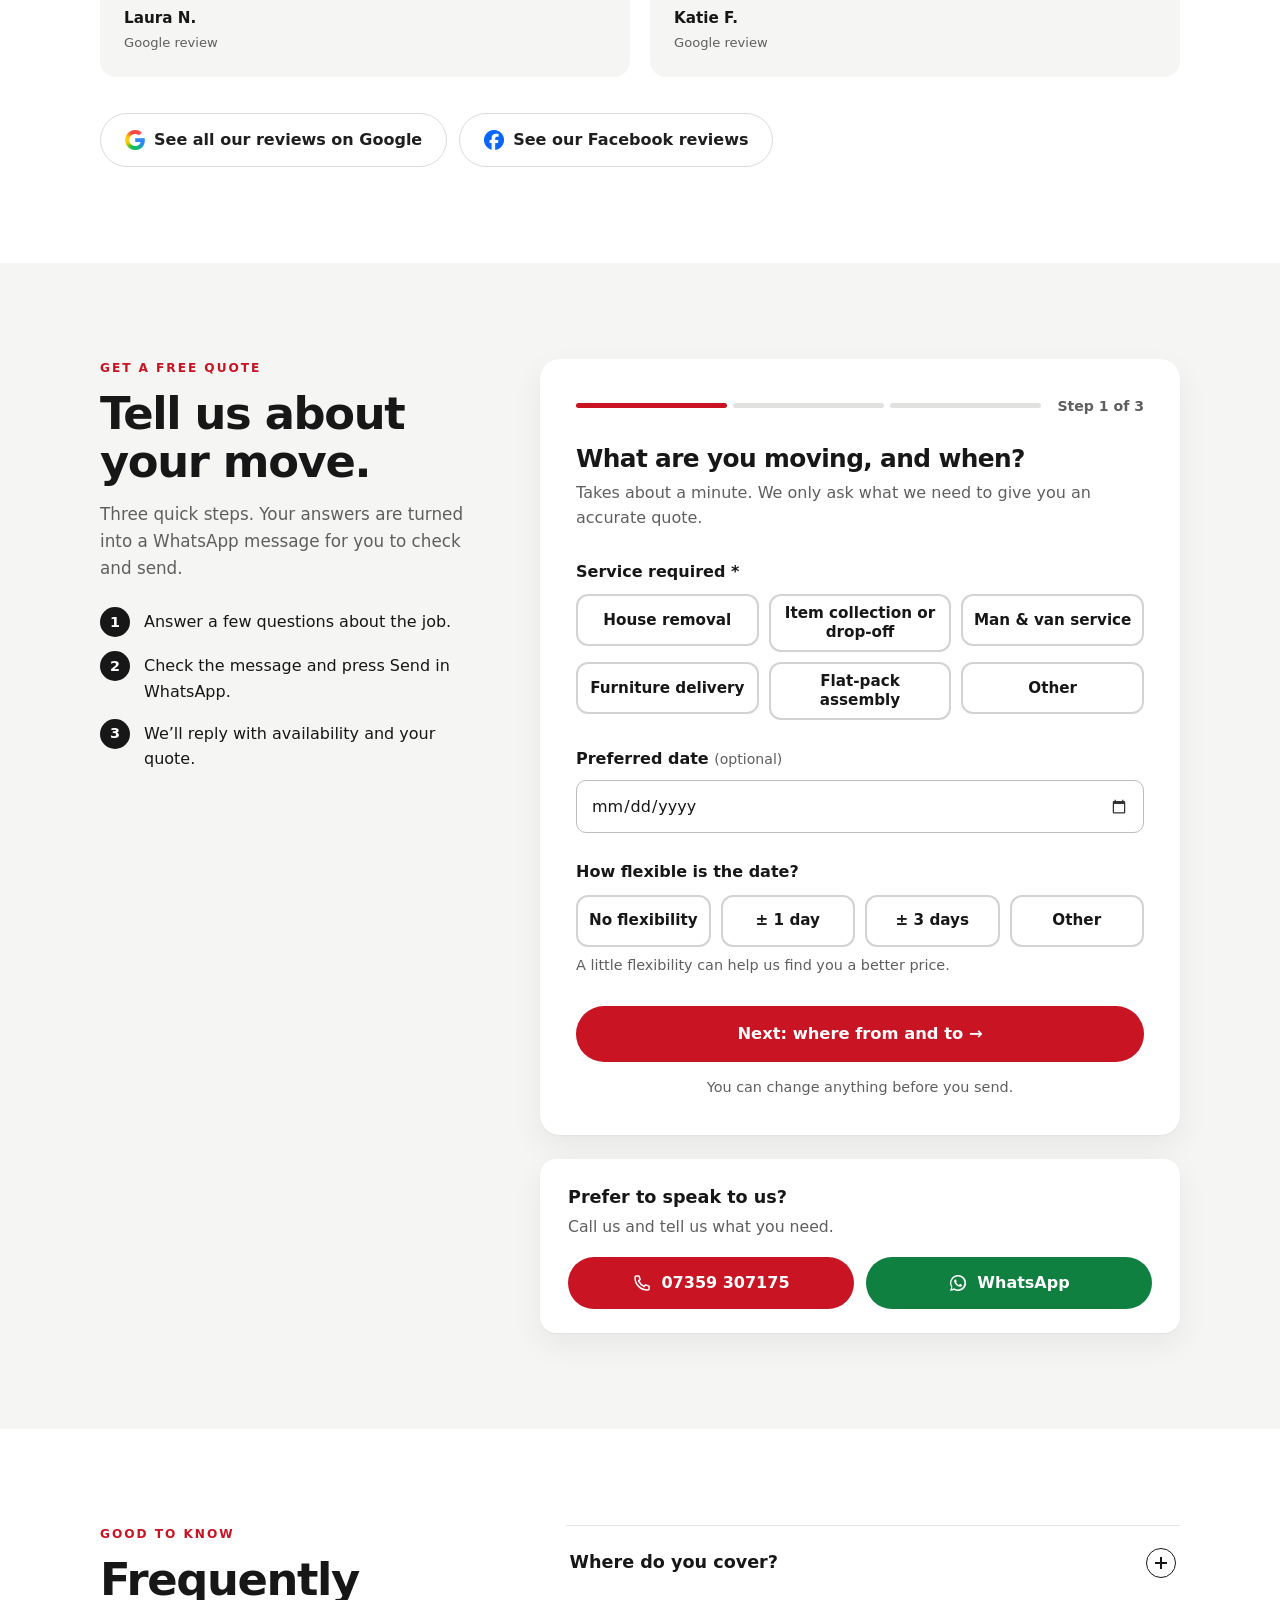
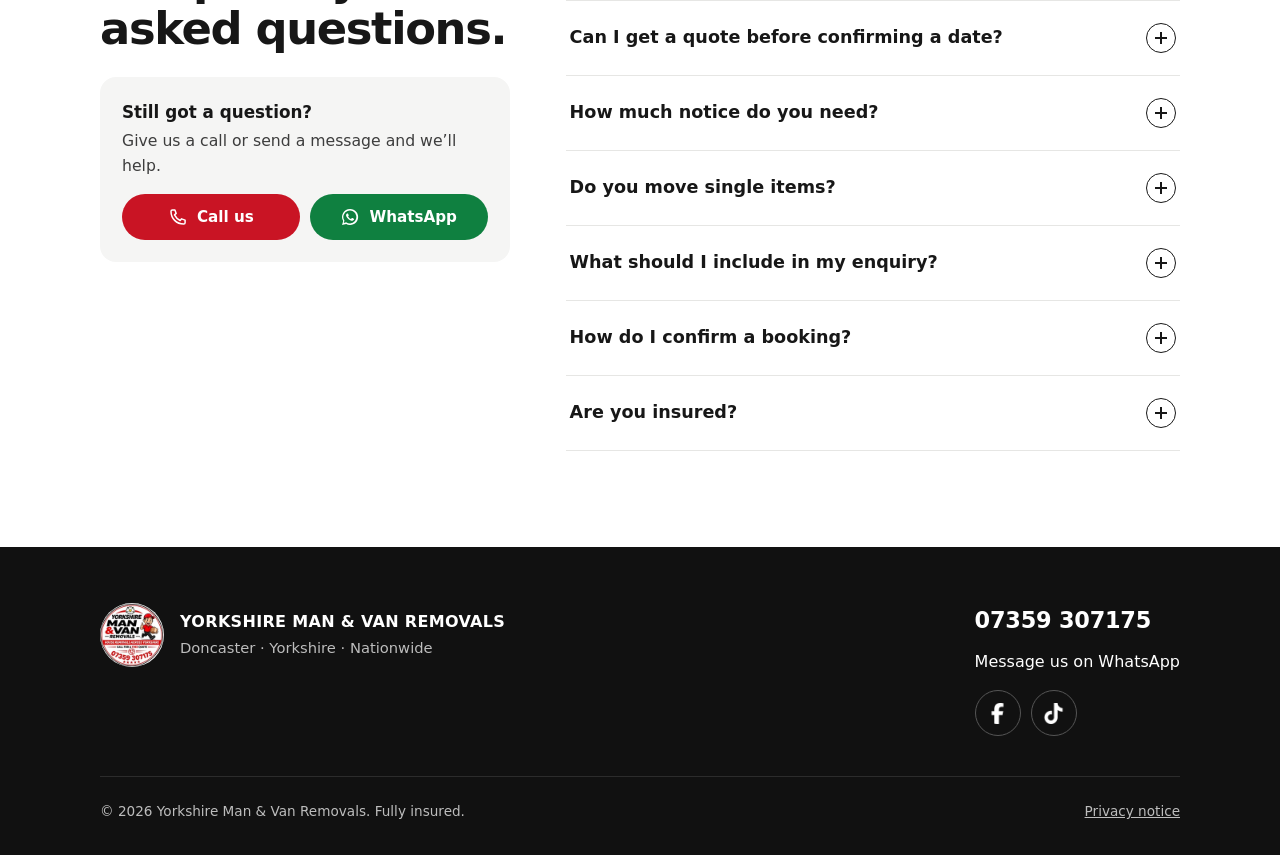
==== commit 044374f6: "Christmas: gold tinsel around the quote, call and WhatsApp buttons, bump to v57 Co-Authored-By: Clau" ====
--- a/public/index.html
+++ b/public/index.html
@@ -26,8 +26,8 @@
   <meta name="twitter:card" content="summary_large_image">
 
   <link rel="preload" as="image" href="assets/hero-1200.webp" imagesrcset="assets/hero-700.webp 700w, assets/hero-1200.webp 1200w" imagesizes="100vw" fetchpriority="high">
-  <link rel="stylesheet" href="css/styles.css?v=56">
-  <link rel="stylesheet" href="css/festive.css?v=56">
+  <link rel="stylesheet" href="css/styles.css?v=57">
+  <link rel="stylesheet" href="css/festive.css?v=57">
 
   <script type="application/ld+json">
   {
@@ -421,6 +421,6 @@
     <a class="btn whatsapp" href="https://wa.me/447359307175" target="_blank" rel="noopener" aria-label="Message us on WhatsApp"><svg aria-hidden="true"><use href="#i-wa"/></svg> WhatsApp</a>
   </div>
 
-  <script src="js/main.js?v=56" defer></script>
+  <script src="js/main.js?v=57" defer></script>
 </body>
 </html>
--- a/public/css/festive.css
+++ b/public/css/festive.css
@@ -52,3 +52,18 @@
   .xmas-short{display:block}
   .xmas-card p.xmas-short{font-size:.8rem;line-height:1.3}
 }
+
+/* Tinsel around the main buttons: header & banner quote buttons, banner call button, and the phone Call/WhatsApp bar */
+header .btn[href="#quote"],.hero-actions .btn,.sticky-actions .btn{position:relative;isolation:isolate;overflow:visible}
+header .btn[href="#quote"]:before,.hero-actions .btn:before,.sticky-actions .btn:before{
+  content:"";position:absolute;inset:-7px;border-radius:inherit;padding:7px;pointer-events:none;
+  background:url(../assets/tinsel.webp) 0 0/48px 48px repeat;
+  -webkit-mask:linear-gradient(#000 0 0) content-box,linear-gradient(#000 0 0);-webkit-mask-composite:xor;
+  mask:linear-gradient(#000 0 0) content-box exclude,linear-gradient(#000 0 0);
+  filter:drop-shadow(0 0 2px rgba(255,214,102,.6));
+  animation:tinsel 3s ease-in-out infinite}
+.sticky-actions .btn:before{border-radius:17px}
+.sticky-actions .btn{margin:0 7px}
+.sticky-actions{padding-top:14px}
+@keyframes tinsel{0%,100%{background-position:0 0;filter:drop-shadow(0 0 2px rgba(255,214,102,.6)) brightness(1)}50%{background-position:3px 2px;filter:drop-shadow(0 0 5px rgba(255,230,150,.9)) brightness(1.15)}}
+@media (prefers-reduced-motion:reduce){header .btn[href="#quote"]:before,.hero-actions .btn:before,.sticky-actions .btn:before{animation:none}}
